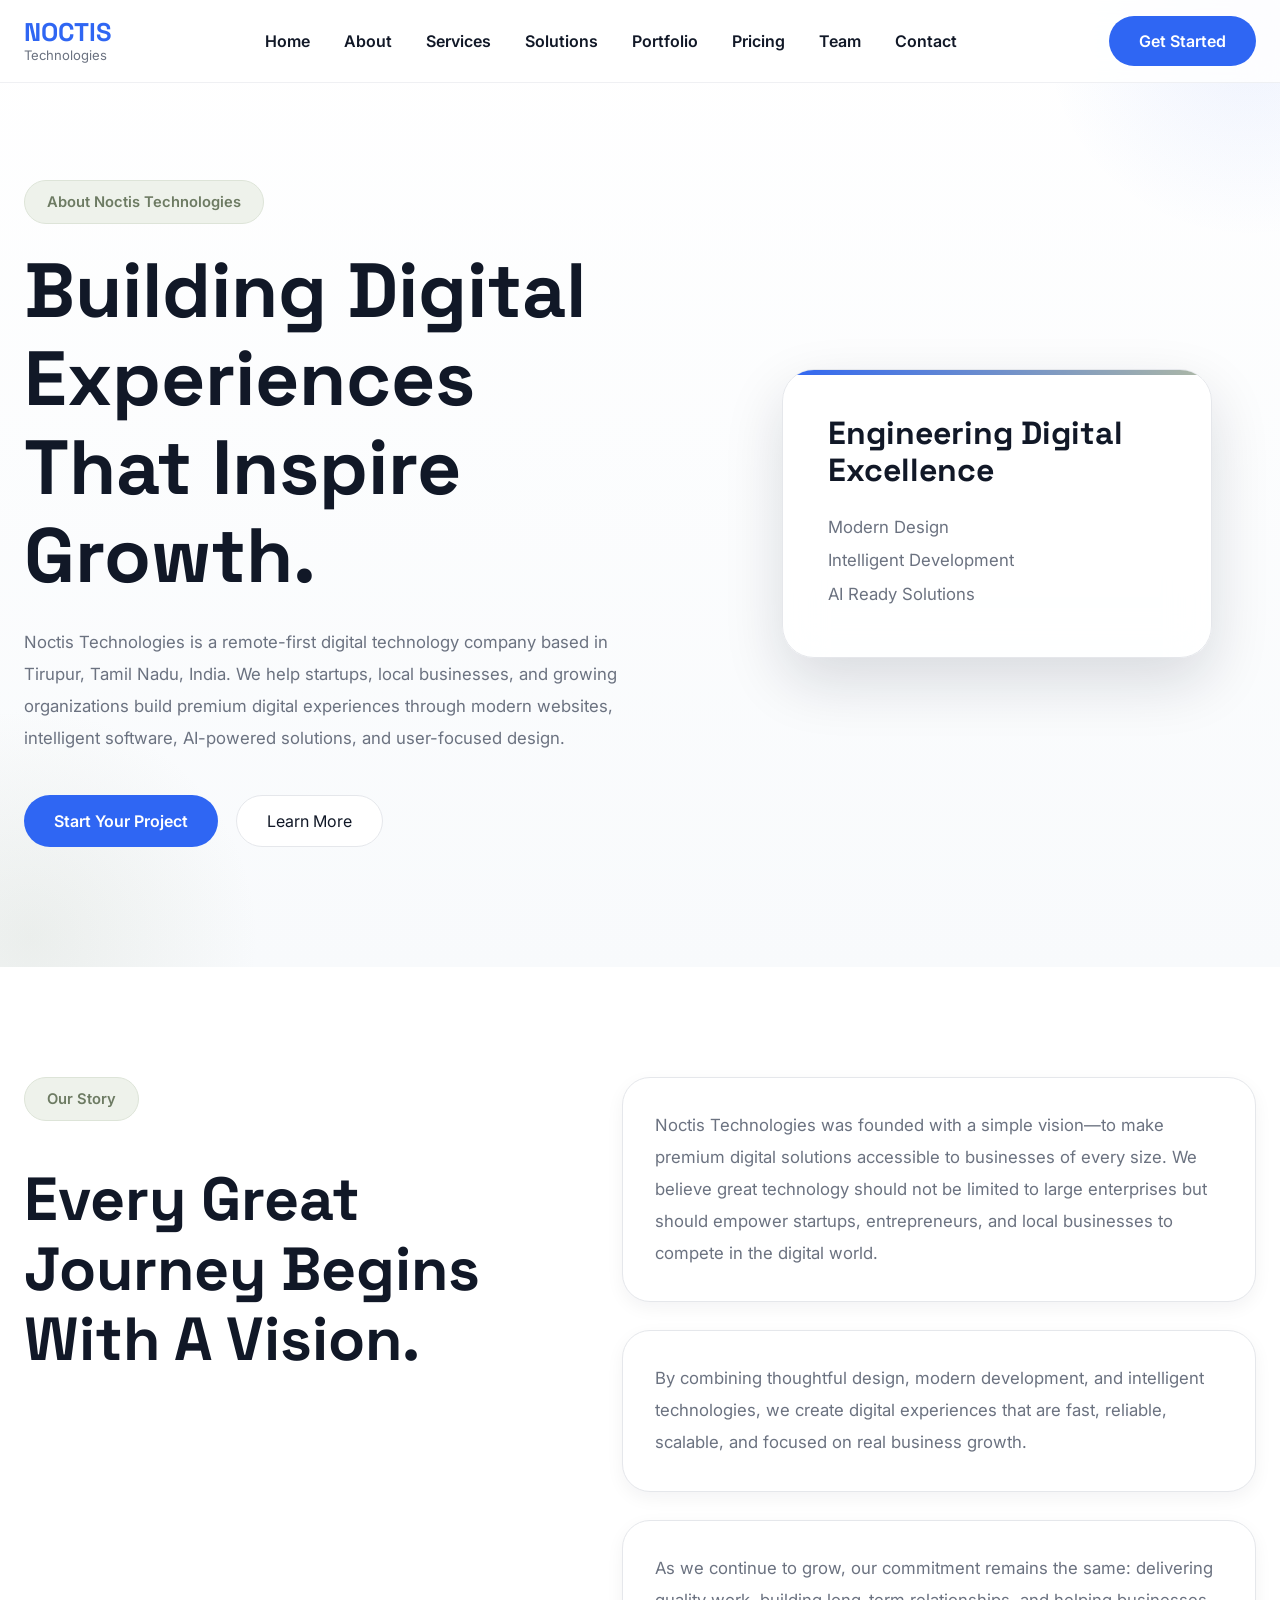
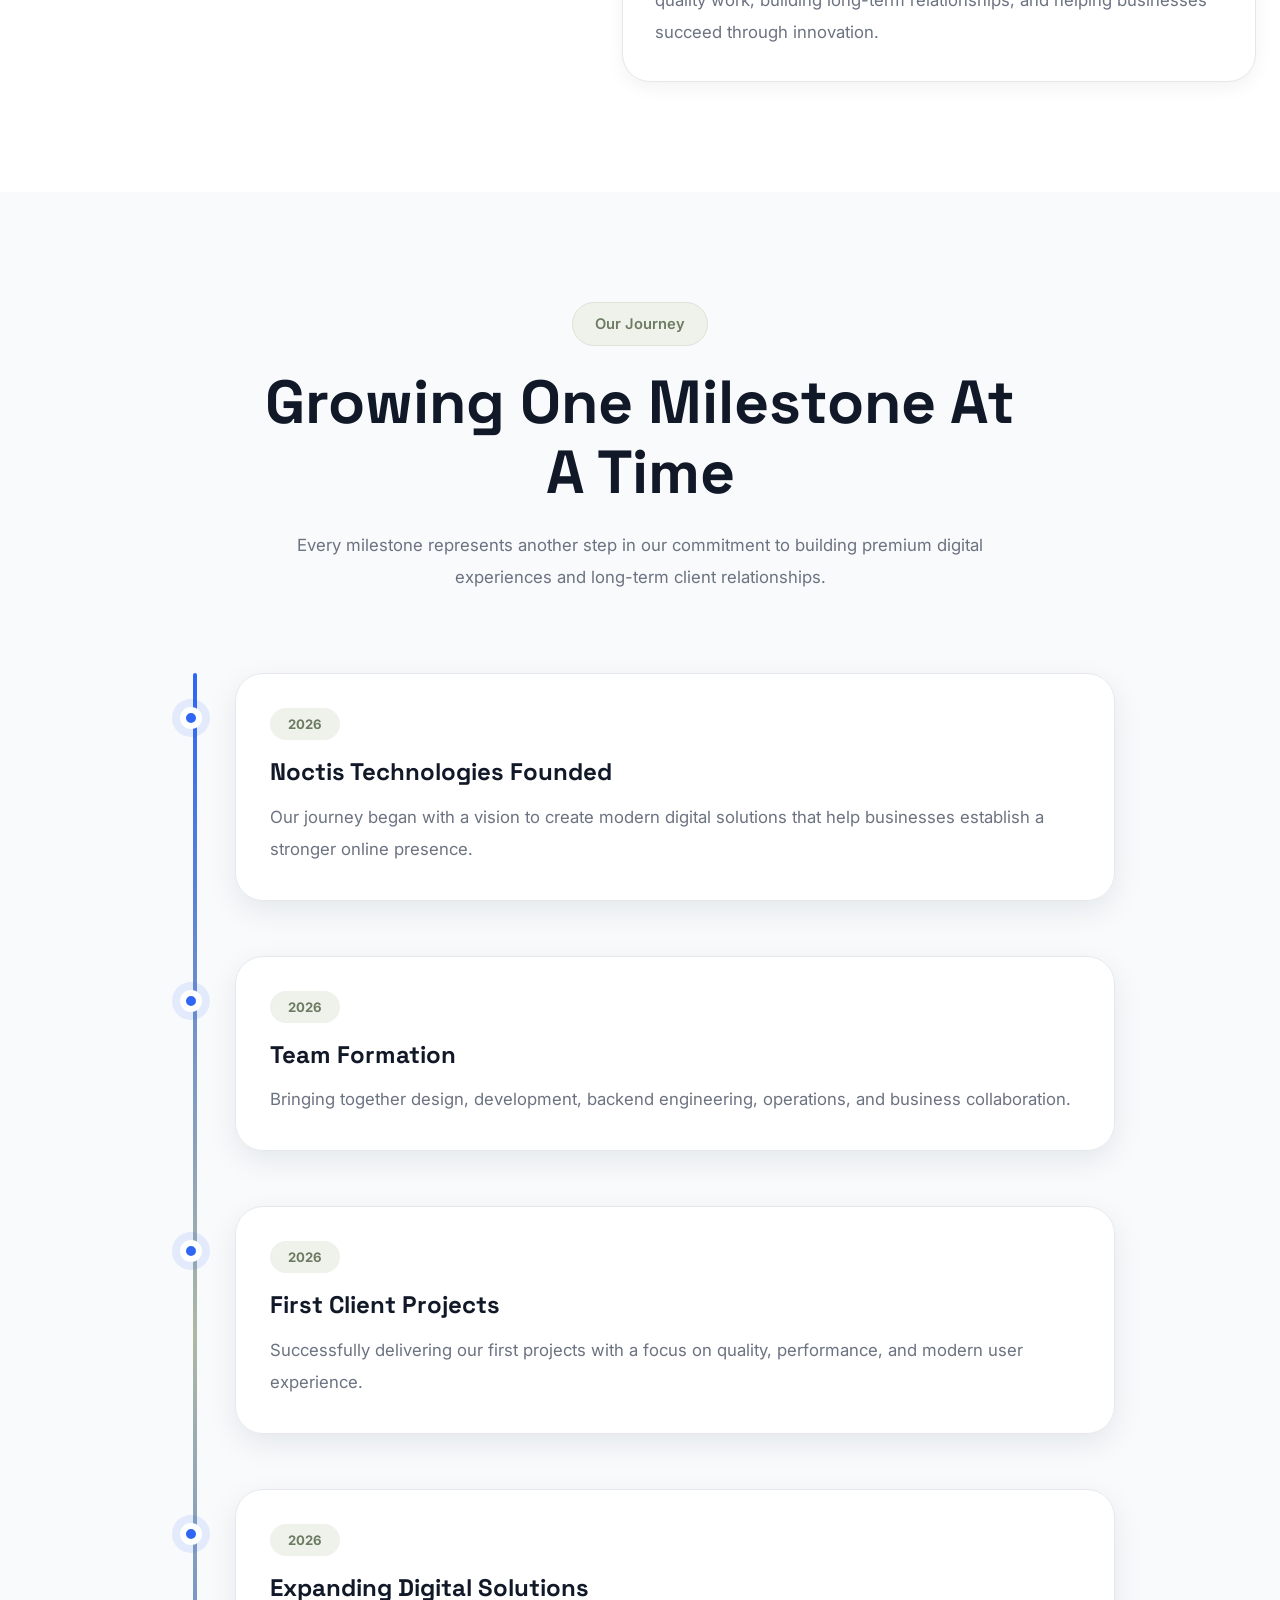
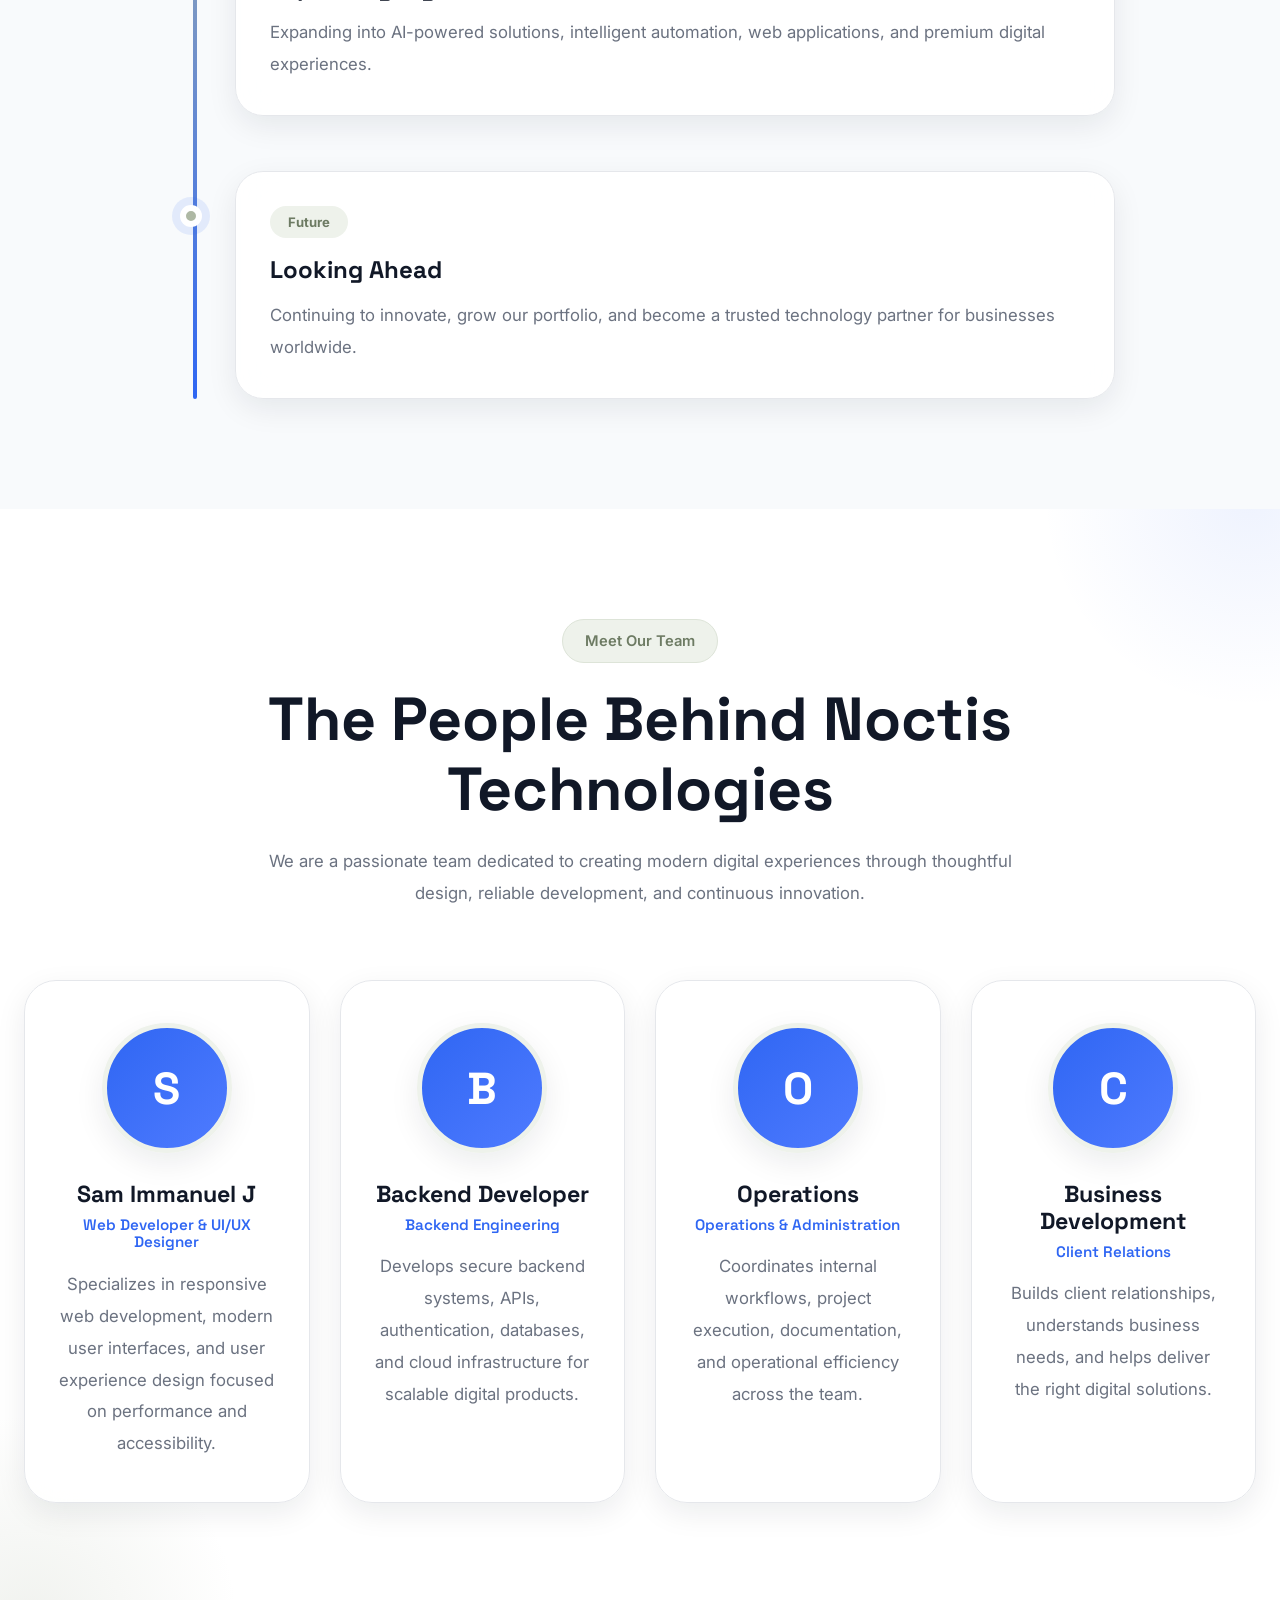
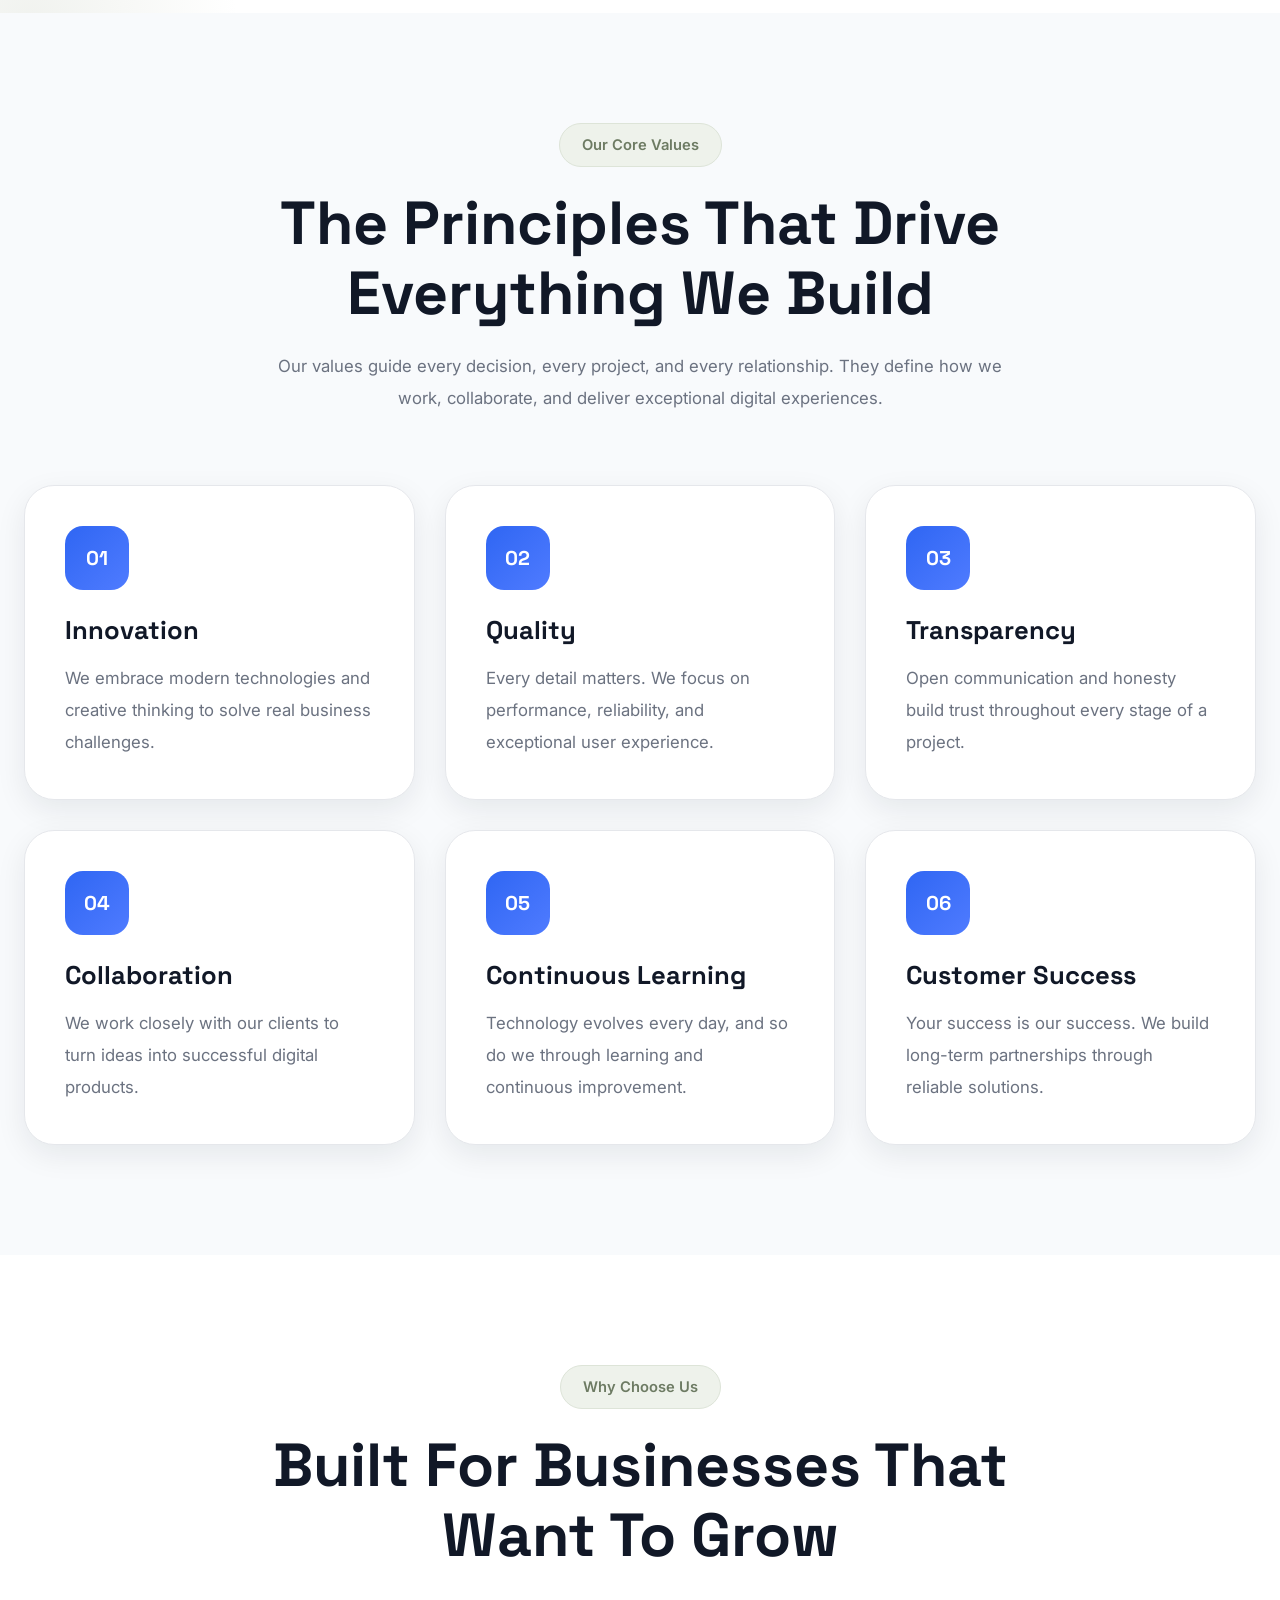
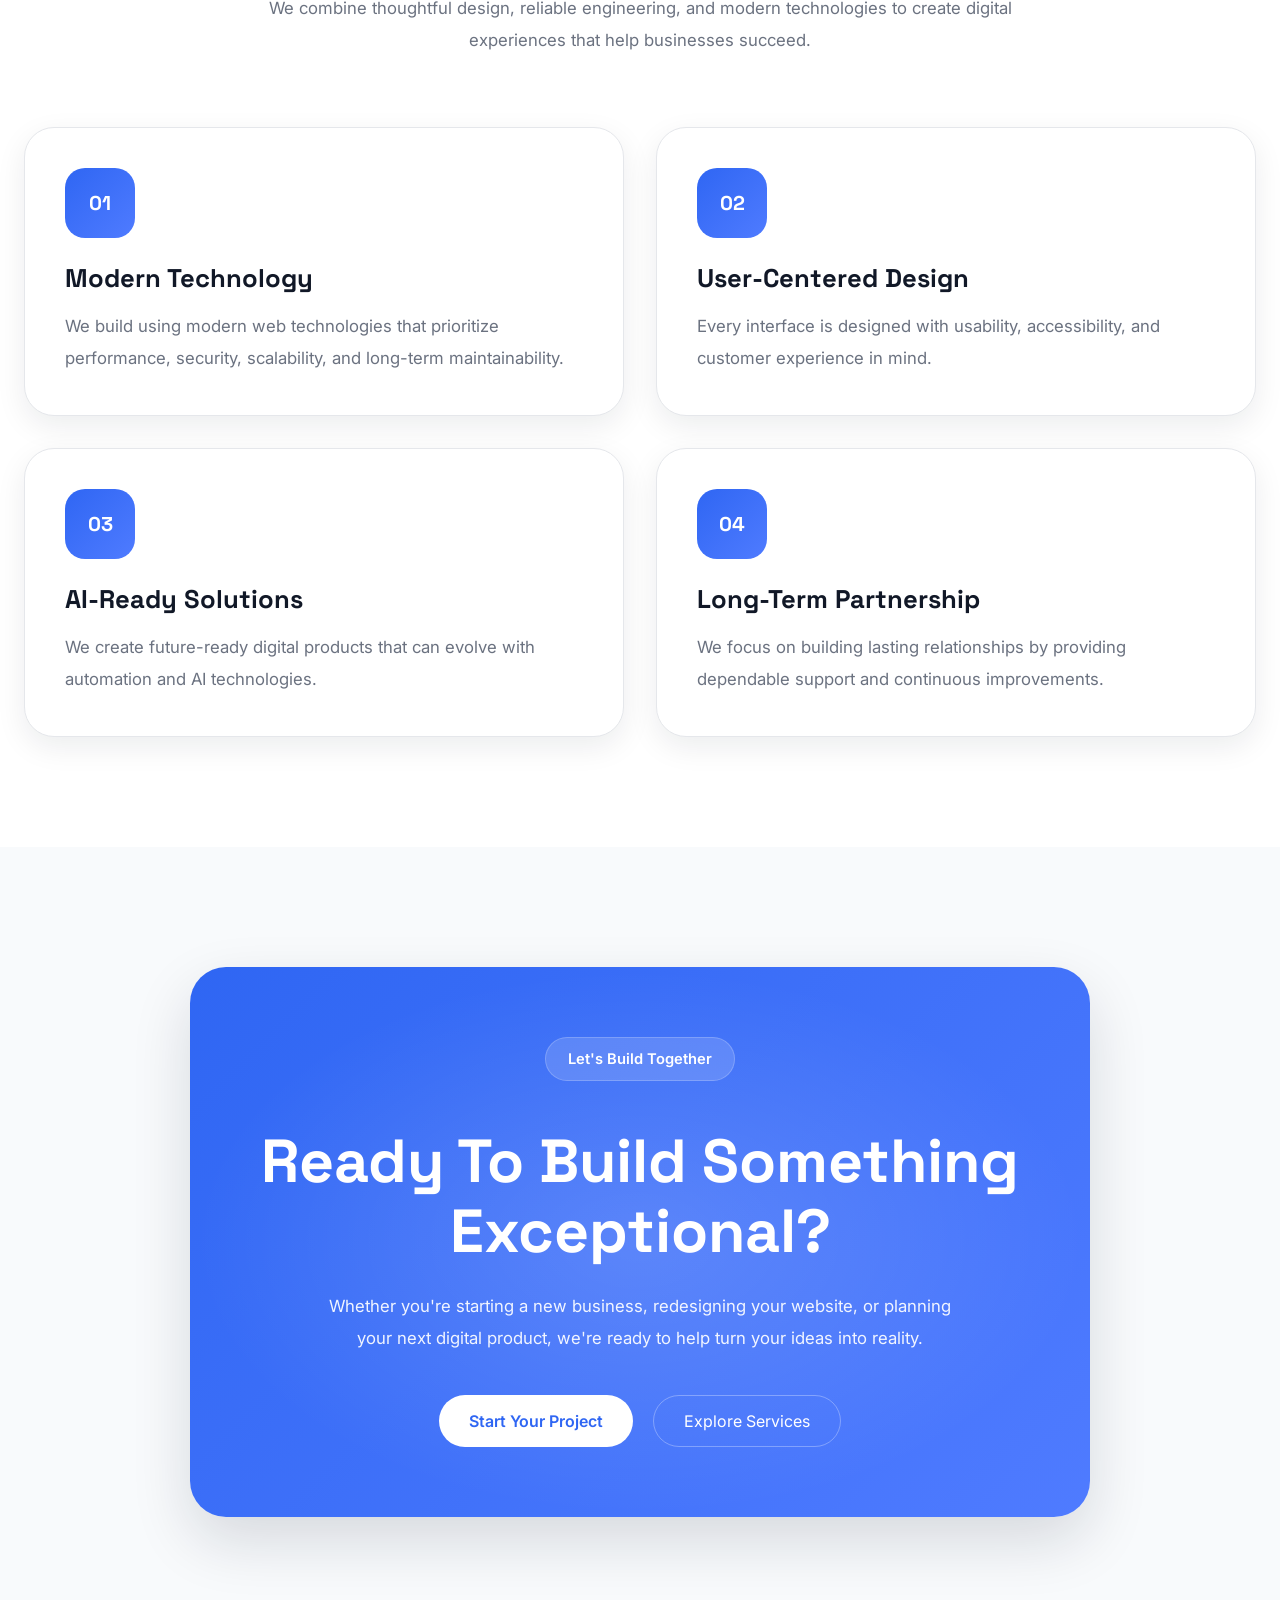
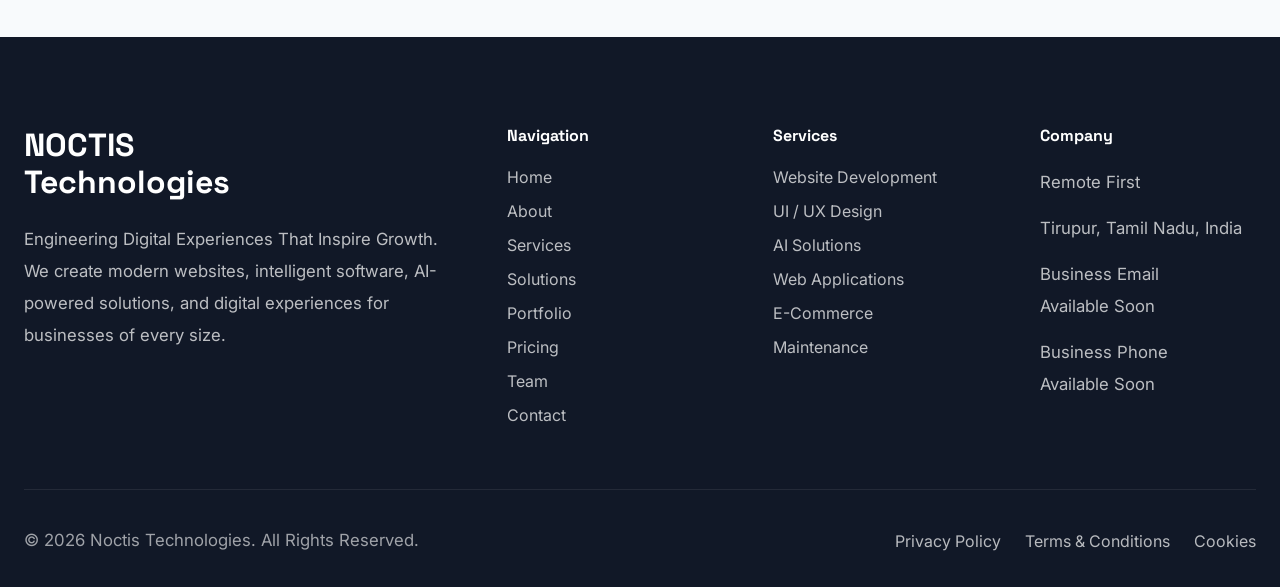
==== about.html @ 11fc1f95 "Add files via upload" ====
<!DOCTYPE html>

<html lang="en">

<head>

<meta charset="UTF-8">

<meta
    name="viewport"
    content="width=device-width, initial-scale=1.0">

<title>

About • Noctis Technologies

</title>

<meta
    name="description"
    content="Learn more about Noctis Technologies, our story, mission, values, team, and commitment to delivering premium digital solutions for modern businesses.">

<meta
    name="keywords"
    content="Noctis Technologies, About Noctis, Web Development, UI UX Design, AI Solutions, Software Development, Tirupur, Tamil Nadu">

<meta
    name="author"
    content="Noctis Technologies">

<meta
    name="robots"
    content="index, follow">

<meta
    property="og:title"
    content="About • Noctis Technologies">

<meta
    property="og:description"
    content="Engineering Digital Experiences That Inspire Growth.">

<meta
    property="og:type"
    content="website">

<meta
    property="og:image"
    content="favicon.svg">

<meta
    property="og:locale"
    content="en_IN">

<meta
    name="theme-color"
    content="#2F66F3">

<link
    rel="icon"
    href="favicon.svg"
    type="image/svg+xml">

<link
    rel="preconnect"
    href="https://fonts.googleapis.com">

<link
    rel="preconnect"
    href="https://fonts.gstatic.com"
    crossorigin>

<link
    href="https://fonts.googleapis.com/css2?family=Space+Grotesk:wght@400;500;600;700&family=Inter:wght@400;500;600;700&display=swap"
    rel="stylesheet">

<style>
  /*==================================================
ROOT VARIABLES
==================================================*/

:root{

    /* Brand */

    --primary:#2F66F3;
    --secondary:#4F7BFF;

    /* Sage */

    --sage:#AEB8A4;
    --sage-dark:#6D7B63;
    --sage-light:#DDE4D8;
    --sage-soft:#EEF2EB;

    /* Neutral */

    --background:#FFFFFF;
    --section:#F8FAFC;
    --surface:#FFFFFF;

    /* Text */

    --text:#111827;
    --text-light:#6B7280;
    --text-muted:#94A3B8;

    /* Border */

    --border:#E5E7EB;

    /* Shadows */

    --shadow:0 10px 30px rgba(15,23,42,.08);
    --shadow-lg:0 24px 60px rgba(15,23,42,.14);
    --shadow-sm:0 6px 18px rgba(15,23,42,.05);

    /* Radius */

    --radius-sm:16px;
    --radius:24px;
    --radius-lg:32px;

    /* Layout */

    --container:1280px;

    /* Animation */

    --transition:all .35s ease;

}
  /*==================================================
GLOBAL RESET
==================================================*/

*,
*::before,
*::after{

    margin:0;

    padding:0;

    box-sizing:border-box;

}

html{

    scroll-behavior:smooth;

}

body{

    font-family:"Inter",sans-serif;

    background:var(--background);

    color:var(--text);

    overflow-x:hidden;

    -webkit-font-smoothing:antialiased;

    text-rendering:optimizeLegibility;

}

/*==================================================
TYPOGRAPHY
==================================================*/

h1,
h2,
h3,
h4,
h5,
h6{

    font-family:"Space Grotesk",sans-serif;

    color:var(--text);

    font-weight:700;

    line-height:1.15;

}

h1{

    font-size:clamp(3rem,6vw,5rem);

}

h2{

    font-size:clamp(2.4rem,5vw,3.8rem);

}

h3{

    font-size:1.6rem;

}

p{

    color:var(--text-light);

    line-height:1.9;

    font-size:1.05rem;

}

a{

    text-decoration:none;

    color:inherit;

}

ul{

    list-style:none;

}

img{

    display:block;

    width:100%;

    height:auto;

}

/*==================================================
LAYOUT
==================================================*/

.container{

    width:min(100% - 48px,var(--container));

    margin-inline:auto;

}

section{

    padding:110px 0;

}

/*==================================================
SECTION HEADING
==================================================*/

.section-heading{

    max-width:760px;

    margin:0 auto 70px;

    text-align:center;

}

.section-badge{

    display:inline-flex;

    align-items:center;

    justify-content:center;

    padding:12px 22px;

    margin-bottom:22px;

    border-radius:999px;

    background:var(--sage-soft);

    border:1px solid var(--sage-light);

    color:var(--sage-dark);

    font-size:.92rem;

    font-weight:600;

}

.section-heading h2{

    margin-bottom:22px;

}

/*==================================================
BUTTONS
==================================================*/

.btn-primary{

    display:inline-flex;

    align-items:center;

    justify-content:center;

    padding:15px 30px;

    border-radius:999px;

    background:var(--primary);

    color:#fff;

    font-weight:600;

    transition:var(--transition);

}

.btn-primary:hover{

    transform:translateY(-4px);

    box-shadow:var(--shadow-lg);

}

.btn-secondary{

    display:inline-flex;

    align-items:center;

    justify-content:center;

    padding:15px 30px;

    border-radius:999px;

    border:1px solid var(--border);

    background:#fff;

    transition:var(--transition);

}

.btn-secondary:hover{

    background:var(--sage-soft);

}

/*==================================================
SELECTION
==================================================*/

::selection{

    background:var(--primary);

    color:#fff;

}

/*==================================================
SCROLLBAR
==================================================*/

::-webkit-scrollbar{

    width:10px;

}

::-webkit-scrollbar-track{

    background:#F3F4F6;

}

::-webkit-scrollbar-thumb{

    background:var(--sage);

    border-radius:999px;

}

::-webkit-scrollbar-thumb:hover{

    background:var(--primary);

}

/*==================================================
RESPONSIVE
==================================================*/

@media(max-width:768px){

section{

padding:90px 0;

}

.container{

width:min(100% - 32px,var(--container));

}

  }
  /*==================================================
ABOUT HERO
==================================================*/

.about-hero{

    position:relative;

    overflow:hidden;

    padding-top:180px;

    padding-bottom:120px;

    background:linear-gradient(
        180deg,
        var(--background),
        var(--section)
    );

}

.about-hero::before{

    content:"";

    position:absolute;

    top:-180px;

    right:-180px;

    width:420px;

    height:420px;

    border-radius:50%;

    background:radial-gradient(
        rgba(47,102,243,.08),
        transparent 70%
    );

}

.about-hero::after{

    content:"";

    position:absolute;

    bottom:-200px;

    left:-200px;

    width:460px;

    height:460px;

    border-radius:50%;

    background:radial-gradient(
        rgba(174,184,164,.18),
        transparent 70%
    );

}

.about-wrapper{

    display:grid;

    grid-template-columns:1.1fr .9fr;

    align-items:center;

    gap:80px;

    position:relative;

    z-index:2;

}

/*==================================================
LEFT
==================================================*/

.about-content h1{

    max-width:700px;

    margin-bottom:28px;

}

.about-content p{

    max-width:620px;

    margin-bottom:40px;

}

.about-buttons{

    display:flex;

    gap:18px;

    flex-wrap:wrap;

}

/*==================================================
RIGHT
==================================================*/

.about-visual{

    display:flex;

    justify-content:center;

    align-items:center;

}

.about-card{

    width:100%;

    max-width:430px;

    padding:45px;

    border-radius:32px;

    background:rgba(255,255,255,.82);

    backdrop-filter:blur(20px);

    -webkit-backdrop-filter:blur(20px);

    border:1px solid var(--border);

    box-shadow:var(--shadow-lg);

    position:relative;

    overflow:hidden;

}

.about-card::before{

    content:"";

    position:absolute;

    top:0;

    left:0;

    width:100%;

    height:5px;

    background:linear-gradient(
        90deg,
        var(--primary),
        var(--sage)
    );

}

.about-card h3{

    margin-bottom:22px;

    font-size:2rem;

}

.about-card p{

    color:var(--text-light);

    line-height:2;

}

/*==================================================
RESPONSIVE
==================================================*/

@media(max-width:992px){

.about-wrapper{

grid-template-columns:1fr;

text-align:center;

}

.about-content p{

margin-inline:auto;

}

.about-buttons{

justify-content:center;

}

.about-card{

margin-top:20px;

}

}

@media(max-width:768px){

.about-hero{

padding-top:150px;

padding-bottom:90px;

}

.about-card{

padding:35px;

}

}

@media(max-width:480px){

.about-card{

padding:28px;

border-radius:24px;

}

.about-card h3{

font-size:1.6rem;

}

}
  /*==================================================
OUR STORY
==================================================*/

.story{

    background:var(--background);

}

.story-wrapper{

    display:grid;

    grid-template-columns:.9fr 1.1fr;

    gap:80px;

    align-items:start;

}

.story-left{

    position:sticky;

    top:140px;

}

.story-left h2{

    margin-top:22px;

}

.story-right{

    display:flex;

    flex-direction:column;

    gap:28px;

}

.story-right p{

    padding:32px;

    border-radius:28px;

    background:#fff;

    border:1px solid var(--border);

    box-shadow:var(--shadow-sm);

    transition:var(--transition);

}

.story-right p:hover{

    transform:translateX(8px);

    border-color:var(--sage);

    box-shadow:var(--shadow);

}

@media(max-width:992px){

.story-wrapper{

grid-template-columns:1fr;

gap:40px;

}

.story-left{

position:static;

}

}

@media(max-width:768px){

.story-right p{

padding:24px;

border-radius:22px;

}

  }
  /*==================================================
COMPANY TIMELINE
==================================================*/

.timeline{

    position:relative;

    background:var(--section);

    overflow:hidden;

}

.timeline-wrapper{

    position:relative;

    max-width:950px;

    margin:80px auto 0;

    padding-left:70px;

}

.timeline-line{

    position:absolute;

    left:28px;

    top:0;

    bottom:0;

    width:4px;

    border-radius:999px;

    background:linear-gradient(

        180deg,

        var(--primary),

        var(--sage),

        var(--primary)

    );

}

/*==================================================
TIMELINE CARD
==================================================*/

.timeline-card{

    position:relative;

    margin-bottom:55px;

}

.timeline-card:last-child{

    margin-bottom:0;

}

/*==================================================
DOT
==================================================*/

.timeline-dot{

    position:absolute;

    left:-55px;

    top:34px;

    width:22px;

    height:22px;

    border-radius:50%;

    background:var(--primary);

    border:6px solid #fff;

    box-shadow:0 0 0 8px rgba(47,102,243,.10);

    z-index:2;

}

.timeline-dot.future{

    background:var(--sage);

}

/*==================================================
CONTENT
==================================================*/

.timeline-content{

    background:rgba(255,255,255,.88);

    backdrop-filter:blur(18px);

    -webkit-backdrop-filter:blur(18px);

    padding:34px;

    border-radius:28px;

    border:1px solid var(--border);

    box-shadow:var(--shadow);

    transition:var(--transition);

}

.timeline-content:hover{

    transform:translateY(-8px);

    border-color:var(--sage);

    box-shadow:var(--shadow-lg);

}

.timeline-year{

    display:inline-flex;

    align-items:center;

    justify-content:center;

    padding:8px 18px;

    margin-bottom:18px;

    border-radius:999px;

    background:var(--sage-soft);

    color:var(--sage-dark);

    font-size:.82rem;

    font-weight:700;

}

.timeline-content h3{

    margin-bottom:16px;

    font-size:1.5rem;

}

.timeline-content p{

    line-height:1.9;

}

/*==================================================
RESPONSIVE
==================================================*/

@media(max-width:992px){

.timeline-wrapper{

padding-left:55px;

}

.timeline-line{

left:20px;

}

.timeline-dot{

left:-42px;

}

}

@media(max-width:768px){

.timeline-wrapper{

padding-left:35px;

margin-top:60px;

}

.timeline-line{

left:12px;

}

.timeline-dot{

left:-30px;

width:18px;

height:18px;

border:4px solid #fff;

}

.timeline-content{

padding:26px;

border-radius:22px;

}

.timeline-content h3{

font-size:1.3rem;

}

}

@media(max-width:480px){

.timeline-wrapper{

padding-left:24px;

}

.timeline-line{

left:8px;

width:3px;

}

.timeline-dot{

left:-22px;

width:16px;

height:16px;

}

.timeline-content{

padding:22px;

}

      }
  /*==================================================
MEET OUR TEAM
==================================================*/

.about-team{

    position:relative;

    background:var(--background);

    overflow:hidden;

}

.about-team::before{

    content:"";

    position:absolute;

    top:-220px;

    right:-180px;

    width:420px;

    height:420px;

    border-radius:50%;

    background:radial-gradient(

        rgba(47,102,243,.08),

        transparent 70%

    );

}

.about-team::after{

    content:"";

    position:absolute;

    bottom:-220px;

    left:-180px;

    width:420px;

    height:420px;

    border-radius:50%;

    background:radial-gradient(

        rgba(174,184,164,.18),

        transparent 70%

    );

}

/*==================================================
GRID
==================================================*/

.about-team .team-grid{

    display:grid;

    grid-template-columns:repeat(4,1fr);

    gap:30px;

    margin-top:70px;

    position:relative;

    z-index:2;

}

/*==================================================
CARD
==================================================*/

.team-member{

    position:relative;

    overflow:hidden;

    text-align:center;

    padding:42px 30px;

    border-radius:32px;

    background:rgba(255,255,255,.86);

    backdrop-filter:blur(20px);

    -webkit-backdrop-filter:blur(20px);

    border:1px solid var(--border);

    box-shadow:var(--shadow);

    transition:var(--transition);

}

.team-member:hover{

    transform:translateY(-10px);

    border-color:var(--sage);

    box-shadow:var(--shadow-lg);

}

.team-member::before{

    content:"";

    position:absolute;

    inset:0;

    background:linear-gradient(

        135deg,

        rgba(47,102,243,.03),

        rgba(174,184,164,.08)

    );

    opacity:0;

    transition:.35s;

}

.team-member:hover::before{

    opacity:1;

}

/*==================================================
PHOTO
==================================================*/

.team-photo{

    width:130px;

    height:130px;

    margin:0 auto 28px;

    border-radius:50%;

    display:flex;

    align-items:center;

    justify-content:center;

    background:linear-gradient(

        135deg,

        var(--primary),

        var(--secondary)

    );

    color:#fff;

    font-family:"Space Grotesk",sans-serif;

    font-size:2.8rem;

    font-weight:700;

    border:5px solid var(--sage-soft);

    box-shadow:var(--shadow);

}

/*==================================================
TEXT
==================================================*/

.team-member h3{

    margin-bottom:8px;

    font-size:1.45rem;

}

.team-member h4{

    margin-bottom:18px;

    color:var(--primary);

    font-size:.95rem;

    font-weight:600;

}

.team-member p{

    line-height:1.9;

}

/*==================================================
RESPONSIVE
==================================================*/

@media(max-width:1200px){

.about-team .team-grid{

grid-template-columns:repeat(2,1fr);

}

}

@media(max-width:768px){

.about-team .team-grid{

grid-template-columns:1fr;

}

.team-member{

padding:34px 24px;

}

.team-photo{

width:110px;

height:110px;

font-size:2.2rem;

}

}

@media(min-width:1600px){

.about-team .team-grid{

gap:40px;

}

.team-member{

padding:50px 36px;

}

  }
  /*==================================================
CORE VALUES
==================================================*/

.values{

    background:var(--section);

}

.values-grid{

    display:grid;

    grid-template-columns:repeat(3,1fr);

    gap:30px;

    margin-top:70px;

}

.value-card{

    position:relative;

    padding:40px;

    background:#fff;

    border:1px solid var(--border);

    border-radius:30px;

    box-shadow:var(--shadow);

    transition:var(--transition);

    overflow:hidden;

}

.value-card:hover{

    transform:translateY(-10px);

    border-color:var(--sage);

    box-shadow:var(--shadow-lg);

}

.value-number{

    width:64px;

    height:64px;

    display:flex;

    align-items:center;

    justify-content:center;

    margin-bottom:26px;

    border-radius:18px;

    background:linear-gradient(
        135deg,
        var(--primary),
        var(--secondary)
    );

    color:#fff;

    font-family:"Space Grotesk",sans-serif;

    font-size:1.25rem;

    font-weight:700;

}

.value-card h3{

    margin-bottom:18px;

}

.value-card p{

    line-height:1.9;

}

@media(max-width:992px){

.values-grid{

grid-template-columns:repeat(2,1fr);

}

}

@media(max-width:768px){

.values-grid{

grid-template-columns:1fr;

}

.value-card{

padding:30px;

}

}
  /*==================================================
WHY CHOOSE NOCTIS
==================================================*/

.choose{

    background:var(--background);

}

.choose-grid{

    display:grid;

    grid-template-columns:repeat(2,1fr);

    gap:32px;

    margin-top:70px;

}

.choose-card{

    padding:40px;

    border-radius:30px;

    background:#fff;

    border:1px solid var(--border);

    box-shadow:var(--shadow);

    transition:var(--transition);

}

.choose-card:hover{

    transform:translateY(-10px);

    border-color:var(--sage);

    box-shadow:var(--shadow-lg);

}

.choose-number{

    width:70px;

    height:70px;

    display:flex;

    align-items:center;

    justify-content:center;

    margin-bottom:26px;

    border-radius:20px;

    background:linear-gradient(
        135deg,
        var(--primary),
        var(--secondary)
    );

    color:#fff;

    font-family:"Space Grotesk",sans-serif;

    font-weight:700;

    font-size:1.25rem;

}

.choose-card h3{

    margin-bottom:18px;

}

.choose-card p{

    line-height:1.9;

}

@media(max-width:992px){

.choose-grid{

grid-template-columns:1fr;

}

}

@media(max-width:768px){

.choose-card{

padding:30px;

border-radius:24px;

}

  }
  /*==================================================
ABOUT CTA
==================================================*/

.about-cta{

    position:relative;

    padding:120px 0;

    background:var(--section);

    overflow:hidden;

}

.cta-card{

    max-width:900px;

    margin:0 auto;

    text-align:center;

    padding:70px 50px;

    border-radius:36px;

    background:linear-gradient(
        135deg,
        var(--primary),
        var(--secondary)
    );

    color:#fff;

    box-shadow:var(--shadow-lg);

    position:relative;

    overflow:hidden;

}

.cta-card::before{

    content:"";

    position:absolute;

    inset:0;

    background:radial-gradient(

        rgba(255,255,255,.15),

        transparent 70%

    );

}

.cta-card>*{

    position:relative;

    z-index:2;

}

.cta-card .section-badge{

    background:rgba(255,255,255,.15);

    color:#fff;

    border:1px solid rgba(255,255,255,.2);

}

.cta-card h2{

    color:#fff;

    margin:24px 0;

}

.cta-card p{

    color:rgba(255,255,255,.92);

    max-width:650px;

    margin:0 auto 40px;

}

.cta-buttons{

    display:flex;

    justify-content:center;

    gap:20px;

    flex-wrap:wrap;

}

.cta-buttons .btn-primary{

    background:#fff;

    color:var(--primary);

}

.cta-buttons .btn-primary:hover{

    transform:translateY(-5px);

}

.cta-buttons .btn-secondary{

    background:transparent;

    color:#fff;

    border:1px solid rgba(255,255,255,.3);

}

.cta-buttons .btn-secondary:hover{

    background:rgba(255,255,255,.12);

}

@media(max-width:768px){

.cta-card{

padding:50px 28px;

border-radius:28px;

}

.cta-buttons{

flex-direction:column;

}

.cta-buttons a{

width:100%;

}

       }
  /*==================================================
FOOTER
==================================================*/

.footer{

    background:#111827;

    color:#fff;

    padding:90px 0 30px;

}

.footer-grid{

    display:grid;

    grid-template-columns:2fr 1fr 1fr 1fr;

    gap:50px;

    padding-bottom:50px;

    border-bottom:1px solid rgba(255,255,255,.08);

}

.footer-column h3{

    color:#fff;

    font-size:2rem;

    margin-bottom:24px;

}

.footer-column h4{

    color:#fff;

    margin-bottom:22px;

}

.footer-column p{

    color:rgba(255,255,255,.72);

    line-height:1.9;

    margin-bottom:14px;

}

.footer-column a{

    display:block;

    color:rgba(255,255,255,.72);

    margin-bottom:14px;

    transition:var(--transition);

}

.footer-column a:hover{

    color:var(--sage);

    transform:translateX(6px);

}

.footer-bottom{

    margin-top:35px;

    display:flex;

    justify-content:space-between;

    align-items:center;

    gap:20px;

    flex-wrap:wrap;

}

.footer-bottom p{

    color:rgba(255,255,255,.6);

}

.footer-bottom-links{

    display:flex;

    gap:24px;

    flex-wrap:wrap;

}

.footer-bottom-links a{

    color:rgba(255,255,255,.7);

}

.footer-bottom-links a:hover{

    color:var(--sage);

}

@media(max-width:992px){

.footer-grid{

grid-template-columns:repeat(2,1fr);

}

}

@media(max-width:768px){

.footer-grid{

grid-template-columns:1fr;

gap:40px;

}

.footer-bottom{

flex-direction:column;

text-align:center;

}

.footer-bottom-links{

justify-content:center;

}

  }
  /*==================================================
COMMON HEADER
==================================================*/

.scroll-progress{

    position:fixed;

    top:0;

    left:0;

    width:0;

    height:4px;

    background:linear-gradient(
        90deg,
        var(--primary),
        var(--sage)
    );

    z-index:99999;

}

.header{

    position:fixed;

    top:0;

    left:0;

    width:100%;

    z-index:9999;

    background:rgba(255,255,255,.82);

    backdrop-filter:blur(18px);

    -webkit-backdrop-filter:blur(18px);

    border-bottom:1px solid rgba(229,231,235,.6);

    transition:var(--transition);

}

.header.scrolled{

    box-shadow:var(--shadow);

}

.navbar{

    height:82px;

    display:flex;

    align-items:center;

    justify-content:space-between;

}

.logo{

    display:flex;

    align-items:center;

}

.logo-text{

    display:flex;

    flex-direction:column;

    line-height:1;

}

.logo-title{

    font-family:"Space Grotesk",sans-serif;

    font-size:1.6rem;

    font-weight:700;

    color:var(--primary);

}

.logo-subtitle{

    margin-top:4px;

    font-size:.82rem;

    color:var(--text-light);

}

.nav-links{

    display:flex;

    align-items:center;

    gap:34px;

}

.nav-links a{

    position:relative;

    font-weight:600;

    transition:var(--transition);

}

.nav-links a:hover{

    color:var(--primary);

}

.nav-links a::after{

    content:"";

    position:absolute;

    left:0;

    bottom:-8px;

    width:0;

    height:2px;

    background:var(--primary);

    transition:.3s;

}

.nav-links a:hover::after{

    width:100%;

}

.menu-toggle{

    display:none;

    border:none;

    background:none;

    font-size:1.8rem;

    cursor:pointer;

    color:var(--text);

}

.mobile-menu{

    position:fixed;

    top:82px;

    left:0;

    width:100%;

    background:#fff;

    display:none;

    flex-direction:column;

    padding:20px;

    border-top:1px solid var(--border);

    box-shadow:var(--shadow);

    z-index:9998;

}

.mobile-menu.active{

    display:flex;

}

.mobile-menu a{

    padding:16px 10px;

    border-bottom:1px solid var(--border);

    font-weight:600;

}

.mobile-menu a:last-child{

    border-bottom:none;

}

/*==================================================
RESPONSIVE
==================================================*/

@media(max-width:992px){

.nav-links{

display:none;

}

.navbar .btn-primary{

display:none;

}

.menu-toggle{

display:block;

}

}

@media(max-width:768px){

.navbar{

height:74px;

}

.logo-title{

font-size:1.4rem;

}

.logo-subtitle{

font-size:.75rem;

}

.mobile-menu{

top:74px;

}

  }
  </style>
  <body>
    <!--==========================================
COMMON HEADER
NOCTIS TECHNOLOGIES
===========================================-->

<div class="scroll-progress"></div>

<header class="header">

    <div class="container">

        <nav class="navbar">

            <!-- Logo -->

            <a href="index.html" class="logo">

                <div class="logo-text">

                    <span class="logo-title">

                        NOCTIS

                    </span>

                    <span class="logo-subtitle">

                        Technologies

                    </span>

                </div>

            </a>

            <!-- Navigation -->

            <ul class="nav-links">

                <li>

                    <a href="index.html">

                        Home

                    </a>

                </li>

                <li>

                    <a href="about.html">

                        About

                    </a>

                </li>

                <li>

                    <a href="services.html">

                        Services

                    </a>

                </li>

                <li>

                    <a href="solutions.html">

                        Solutions

                    </a>

                </li>

                <li>

                    <a href="portfolio.html">

                        Portfolio

                    </a>

                </li>

                <li>

                    <a href="pricing.html">

                        Pricing

                    </a>

                </li>

                <li>

                    <a href="team.html">

                        Team

                    </a>

                </li>

                <li>

                    <a href="contact.html">

                        Contact

                    </a>

                </li>

            </ul>

            <!-- CTA -->

            <a href="contact.html"

               class="btn-primary">

                Get Started

            </a>

            <!-- Mobile Menu -->

            <button

                class="menu-toggle"

                aria-label="Toggle Navigation">

                ☰

            </button>

        </nav>

    </div>

</header>

<!-- Mobile Navigation -->

<nav class="mobile-menu">

    <a href="index.html">

        Home

    </a>

    <a href="about.html">

        About

    </a>

    <a href="services.html">

        Services

    </a>

    <a href="solutions.html">

        Solutions

    </a>

    <a href="portfolio.html">

        Portfolio

    </a>

    <a href="pricing.html">

        Pricing

    </a>

    <a href="team.html">

        Team

    </a>

    <a href="contact.html">

        Contact

    </a>

</nav>
    <!--==========================================
ABOUT HERO
===========================================-->

<section class="about-hero">

    <div class="container">

        <div class="about-wrapper">

            <!-- Left -->

            <div class="about-content">

                <span class="section-badge">

                    About Noctis Technologies

                </span>

                <h1>

                    Building Digital
                    Experiences That
                    Inspire Growth.

                </h1>

                <p>

                    Noctis Technologies is a remote-first digital technology company based in Tirupur, Tamil Nadu, India. We help startups, local businesses, and growing organizations build premium digital experiences through modern websites, intelligent software, AI-powered solutions, and user-focused design.

                </p>

                <div class="about-buttons">

                    <a href="contact.html"

                       class="btn-primary">

                        Start Your Project

                    </a>

                    <a href="#story"

                       class="btn-secondary">

                        Learn More

                    </a>

                </div>

            </div>

            <!-- Right -->

            <div class="about-visual">

                <div class="about-card">

                    <h3>

                        Engineering
                        Digital Excellence

                    </h3>

                    <p>

                        Modern Design

                        <br>

                        Intelligent Development

                        <br>

                        AI Ready Solutions

                    </p>

                </div>

            </div>

        </div>

    </div>

</section>
    <!--==========================================
OUR STORY
===========================================-->

<section class="story" id="story">

    <div class="container">

        <div class="story-wrapper">

            <div class="story-left">

                <span class="section-badge">

                    Our Story

                </span>

                <h2>

                    Every Great Journey
                    Begins With A Vision.

                </h2>

            </div>

            <div class="story-right">

                <p>

                    Noctis Technologies was founded with a simple vision—to make premium digital solutions accessible to businesses of every size. We believe great technology should not be limited to large enterprises but should empower startups, entrepreneurs, and local businesses to compete in the digital world.

                </p>

                <p>

                    By combining thoughtful design, modern development, and intelligent technologies, we create digital experiences that are fast, reliable, scalable, and focused on real business growth.

                </p>

                <p>

                    As we continue to grow, our commitment remains the same: delivering quality work, building long-term relationships, and helping businesses succeed through innovation.

                </p>

            </div>

        </div>

    </div>

</section>
    <!--==========================================
COMPANY TIMELINE
===========================================-->

<section class="timeline">

    <div class="container">

        <div class="section-heading">

            <span class="section-badge">

                Our Journey

            </span>

            <h2>

                Growing One Milestone
                At A Time

            </h2>

            <p>

                Every milestone represents another step in our commitment to building premium digital experiences and long-term client relationships.

            </p>

        </div>

        <div class="timeline-wrapper">

            <div class="timeline-line"></div>

            <article class="timeline-card">

                <div class="timeline-dot"></div>

                <div class="timeline-content">

                    <span class="timeline-year">

                        2026

                    </span>

                    <h3>

                        Noctis Technologies Founded

                    </h3>

                    <p>

                        Our journey began with a vision to create modern digital solutions that help businesses establish a stronger online presence.

                    </p>

                </div>

            </article>

            <article class="timeline-card">

                <div class="timeline-dot"></div>

                <div class="timeline-content">

                    <span class="timeline-year">

                        2026

                    </span>

                    <h3>

                        Team Formation

                    </h3>

                    <p>

                        Bringing together design, development, backend engineering, operations, and business collaboration.

                    </p>

                </div>

            </article>

            <article class="timeline-card">

                <div class="timeline-dot"></div>

                <div class="timeline-content">

                    <span class="timeline-year">

                        2026

                    </span>

                    <h3>

                        First Client Projects

                    </h3>

                    <p>

                        Successfully delivering our first projects with a focus on quality, performance, and modern user experience.

                    </p>

                </div>

            </article>

            <article class="timeline-card">

                <div class="timeline-dot"></div>

                <div class="timeline-content">

                    <span class="timeline-year">

                        2026

                    </span>

                    <h3>

                        Expanding Digital Solutions

                    </h3>

                    <p>

                        Expanding into AI-powered solutions, intelligent automation, web applications, and premium digital experiences.

                    </p>

                </div>

            </article>

            <article class="timeline-card">

                <div class="timeline-dot future"></div>

                <div class="timeline-content">

                    <span class="timeline-year">

                        Future

                    </span>

                    <h3>

                        Looking Ahead

                    </h3>

                    <p>

                        Continuing to innovate, grow our portfolio, and become a trusted technology partner for businesses worldwide.

                    </p>

                </div>

            </article>

        </div>

    </div>

</section>
    <!--==========================================
MEET OUR TEAM
===========================================-->

<section class="about-team" id="team">

    <div class="container">

        <div class="section-heading">

            <span class="section-badge">

                Meet Our Team

            </span>

            <h2>

                The People Behind
                Noctis Technologies

            </h2>

            <p>

                We are a passionate team dedicated to creating modern digital experiences through thoughtful design, reliable development, and continuous innovation.

            </p>

        </div>

        <div class="team-grid">

            <article class="team-member">

                <div class="team-photo">

                    <span>S</span>

                </div>

                <h3>

                    Sam Immanuel J

                </h3>

                <h4>

                    Web Developer & UI/UX Designer

                </h4>

                <p>

                    Specializes in responsive web development, modern user interfaces, and user experience design focused on performance and accessibility.

                </p>

            </article>

            <article class="team-member">

                <div class="team-photo">

                    <span>B</span>

                </div>

                <h3>

                    Backend Developer

                </h3>

                <h4>

                    Backend Engineering

                </h4>

                <p>

                    Develops secure backend systems, APIs, authentication, databases, and cloud infrastructure for scalable digital products.

                </p>

            </article>

            <article class="team-member">

                <div class="team-photo">

                    <span>O</span>

                </div>

                <h3>

                    Operations

                </h3>

                <h4>

                    Operations & Administration

                </h4>

                <p>

                    Coordinates internal workflows, project execution, documentation, and operational efficiency across the team.

                </p>

            </article>

            <article class="team-member">

                <div class="team-photo">

                    <span>C</span>

                </div>

                <h3>

                    Business Development

                </h3>

                <h4>

                    Client Relations

                </h4>

                <p>

                    Builds client relationships, understands business needs, and helps deliver the right digital solutions.

                </p>

            </article>

        </div>

    </div>

</section>
    <!--==========================================
CORE VALUES
===========================================-->

<section class="values" id="values">

    <div class="container">

        <div class="section-heading">

            <span class="section-badge">

                Our Core Values

            </span>

            <h2>

                The Principles That
                Drive Everything We Build

            </h2>

            <p>

                Our values guide every decision, every project, and every relationship. They define how we work, collaborate, and deliver exceptional digital experiences.

            </p>

        </div>

        <div class="values-grid">

            <article class="value-card">

                <div class="value-number">

                    01

                </div>

                <h3>

                    Innovation

                </h3>

                <p>

                    We embrace modern technologies and creative thinking to solve real business challenges.

                </p>

            </article>

            <article class="value-card">

                <div class="value-number">

                    02

                </div>

                <h3>

                    Quality

                </h3>

                <p>

                    Every detail matters. We focus on performance, reliability, and exceptional user experience.

                </p>

            </article>

            <article class="value-card">

                <div class="value-number">

                    03

                </div>

                <h3>

                    Transparency

                </h3>

                <p>

                    Open communication and honesty build trust throughout every stage of a project.

                </p>

            </article>

            <article class="value-card">

                <div class="value-number">

                    04

                </div>

                <h3>

                    Collaboration

                </h3>

                <p>

                    We work closely with our clients to turn ideas into successful digital products.

                </p>

            </article>

            <article class="value-card">

                <div class="value-number">

                    05

                </div>

                <h3>

                    Continuous Learning

                </h3>

                <p>

                    Technology evolves every day, and so do we through learning and continuous improvement.

                </p>

            </article>

            <article class="value-card">

                <div class="value-number">

                    06

                </div>

                <h3>

                    Customer Success

                </h3>

                <p>

                    Your success is our success. We build long-term partnerships through reliable solutions.

                </p>

            </article>

        </div>

    </div>

</section>
    <!--==========================================
WHY CHOOSE NOCTIS
===========================================-->

<section class="choose">

    <div class="container">

        <div class="section-heading">

            <span class="section-badge">

                Why Choose Us

            </span>

            <h2>

                Built For Businesses
                That Want To Grow

            </h2>

            <p>

                We combine thoughtful design, reliable engineering, and modern technologies to create digital experiences that help businesses succeed.

            </p>

        </div>

        <div class="choose-grid">

            <article class="choose-card">

                <div class="choose-number">

                    01

                </div>

                <h3>

                    Modern Technology

                </h3>

                <p>

                    We build using modern web technologies that prioritize performance, security, scalability, and long-term maintainability.

                </p>

            </article>

            <article class="choose-card">

                <div class="choose-number">

                    02

                </div>

                <h3>

                    User-Centered Design

                </h3>

                <p>

                    Every interface is designed with usability, accessibility, and customer experience in mind.

                </p>

            </article>

            <article class="choose-card">

                <div class="choose-number">

                    03

                </div>

                <h3>

                    AI-Ready Solutions

                </h3>

                <p>

                    We create future-ready digital products that can evolve with automation and AI technologies.

                </p>

            </article>

            <article class="choose-card">

                <div class="choose-number">

                    04

                </div>

                <h3>

                    Long-Term Partnership

                </h3>

                <p>

                    We focus on building lasting relationships by providing dependable support and continuous improvements.

                </p>

            </article>

        </div>

    </div>

</section>
    <!--==========================================
CALL TO ACTION
===========================================-->

<section class="about-cta">

    <div class="container">

        <div class="cta-card">

            <span class="section-badge">

                Let's Build Together

            </span>

            <h2>

                Ready To Build
                Something Exceptional?

            </h2>

            <p>

                Whether you're starting a new business, redesigning your website, or planning your next digital product, we're ready to help turn your ideas into reality.

            </p>

            <div class="cta-buttons">

                <a href="contact.html"
                   class="btn-primary">

                    Start Your Project

                </a>

                <a href="services.html"
                   class="btn-secondary">

                    Explore Services

                </a>

            </div>

        </div>

    </div>

</section>
    <!--==========================================
FOOTER
===========================================-->

<footer class="footer">

    <div class="container">

        <div class="footer-grid">

            <!-- Company -->

            <div class="footer-column">

                <h3>

                    NOCTIS
                    <br>
                    Technologies

                </h3>

                <p>

                    Engineering Digital Experiences That Inspire Growth.

                    We create modern websites, intelligent software, AI-powered solutions, and digital experiences for businesses of every size.

                </p>

            </div>

            <!-- Navigation -->

            <div class="footer-column">

                <h4>

                    Navigation

                </h4>

                <a href="index.html">Home</a>

                <a href="about.html">About</a>

                <a href="services.html">Services</a>

                <a href="solutions.html">Solutions</a>

                <a href="portfolio.html">Portfolio</a>

                <a href="pricing.html">Pricing</a>

                <a href="team.html">Team</a>

                <a href="contact.html">Contact</a>

            </div>

            <!-- Services -->

            <div class="footer-column">

                <h4>

                    Services

                </h4>

                <a href="#">Website Development</a>

                <a href="#">UI / UX Design</a>

                <a href="#">AI Solutions</a>

                <a href="#">Web Applications</a>

                <a href="#">E-Commerce</a>

                <a href="#">Maintenance</a>

            </div>

            <!-- Company -->

            <div class="footer-column">

                <h4>

                    Company

                </h4>

                <p>

                    Remote First

                </p>

                <p>

                    Tirupur,
                    Tamil Nadu,
                    India

                </p>

                <p>

                    Business Email

                    <br>

                    Available Soon

                </p>

                <p>

                    Business Phone

                    <br>

                    Available Soon

                </p>

            </div>

        </div>

        <div class="footer-bottom">

            <p>

                © 2026 Noctis Technologies.
                All Rights Reserved.

            </p>

            <div class="footer-bottom-links">

                <a href="#">

                    Privacy Policy

                </a>

                <a href="#">

                    Terms & Conditions

                </a>

                <a href="#">

                    Cookies

                </a>

            </div>

        </div>

    </div>

</footer>

<script src="script.js"></script>

</body>

</html>
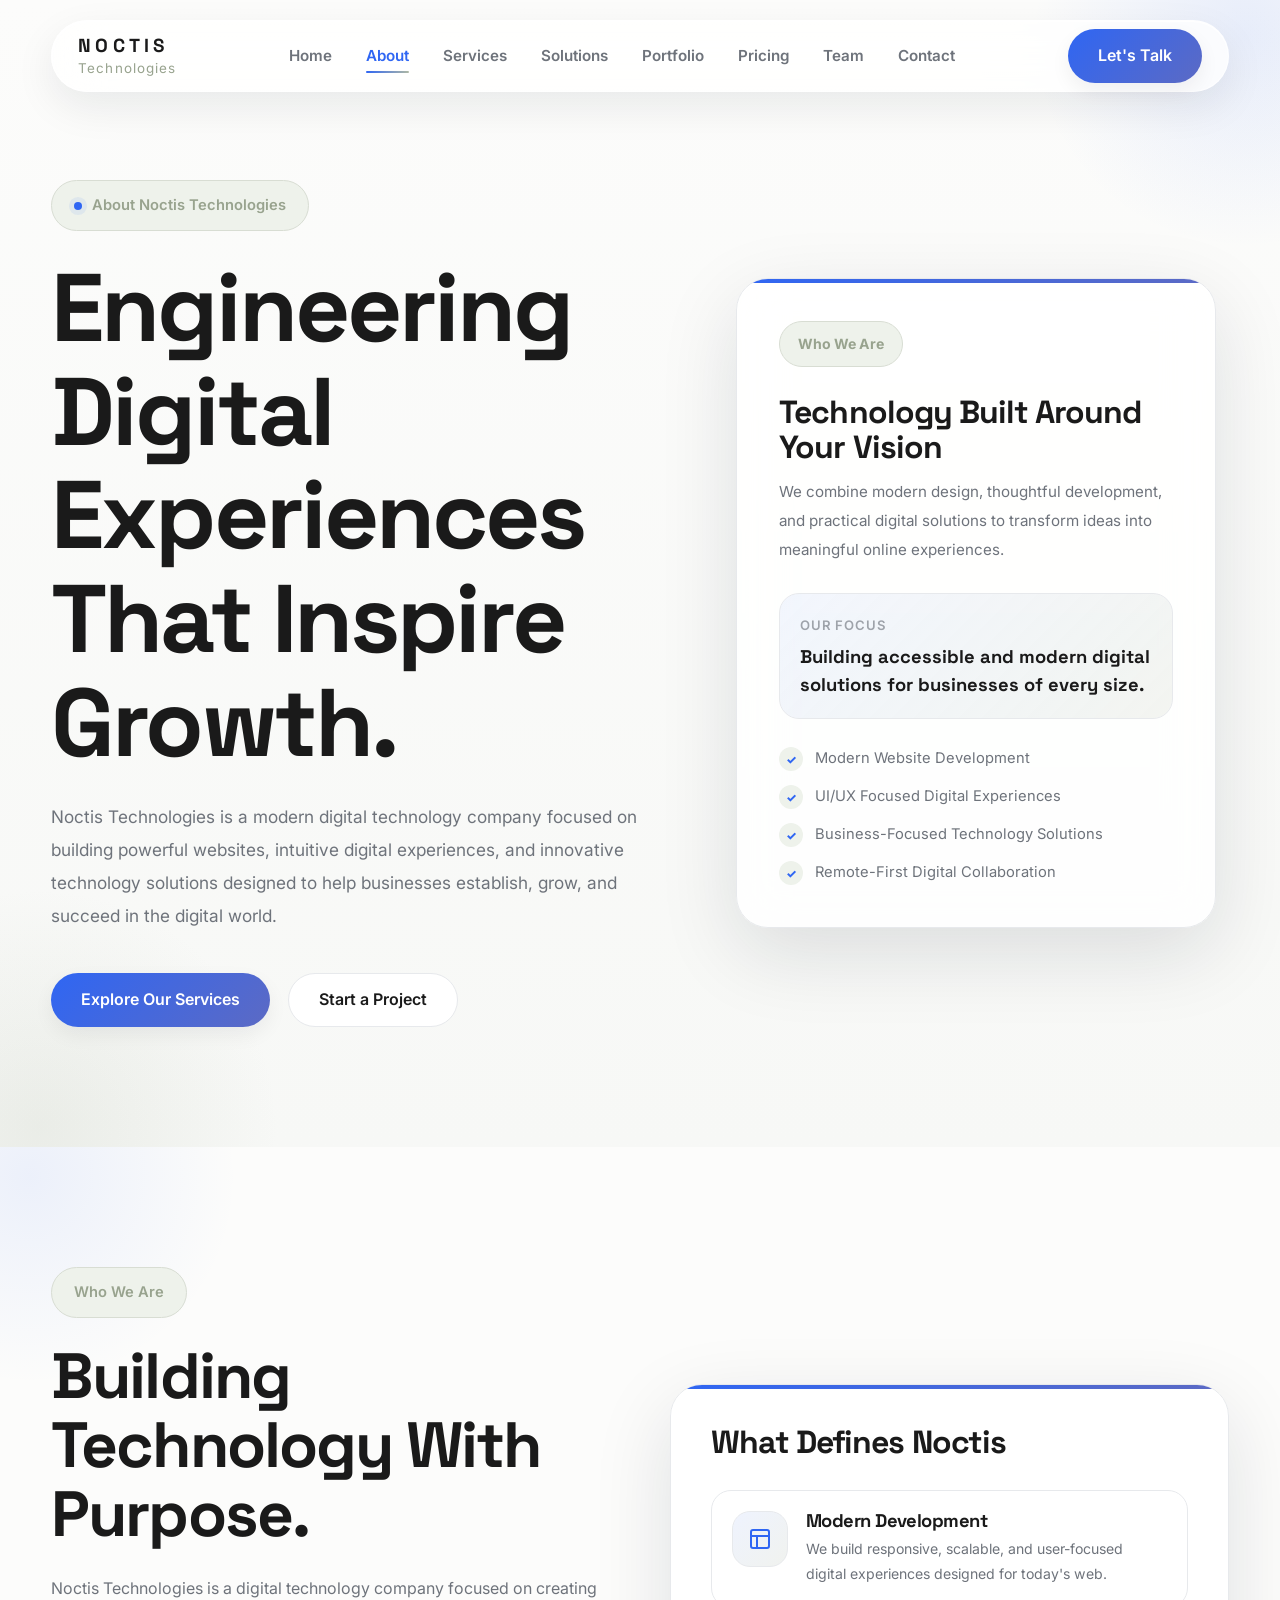
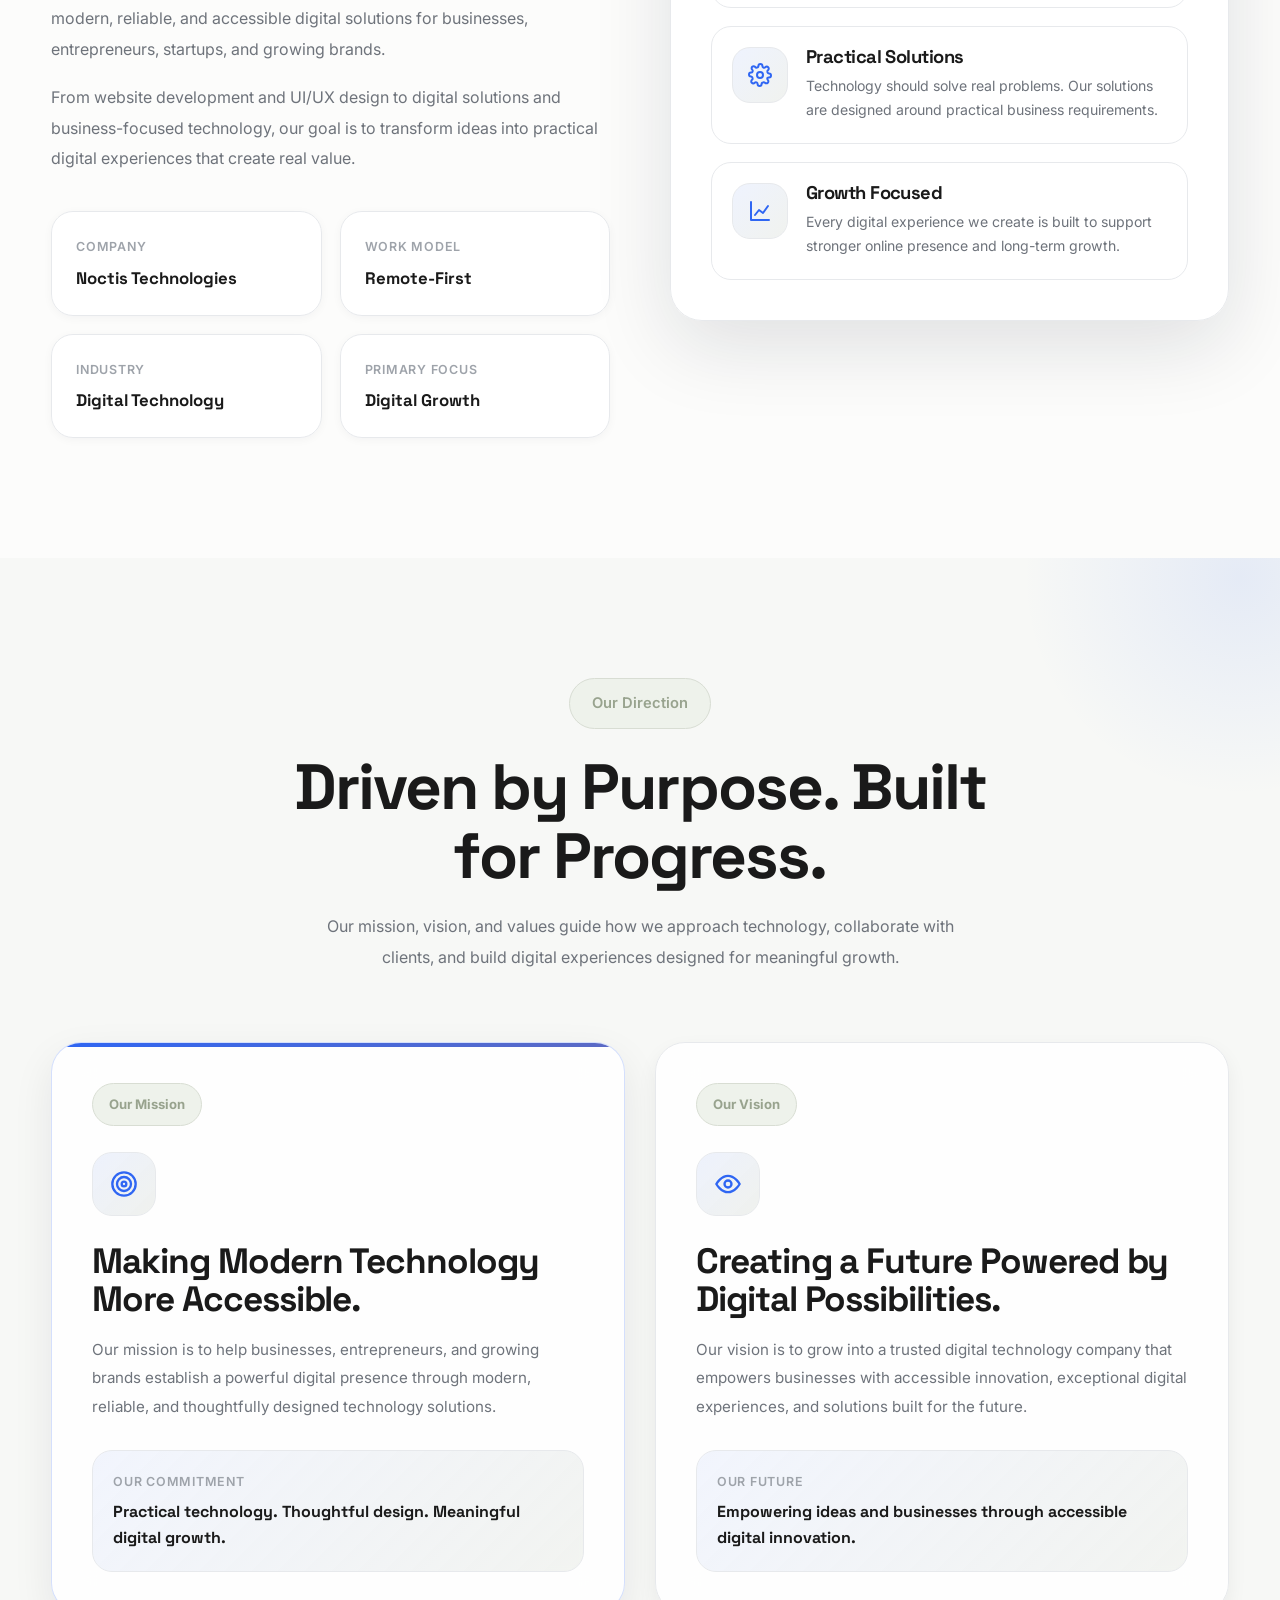
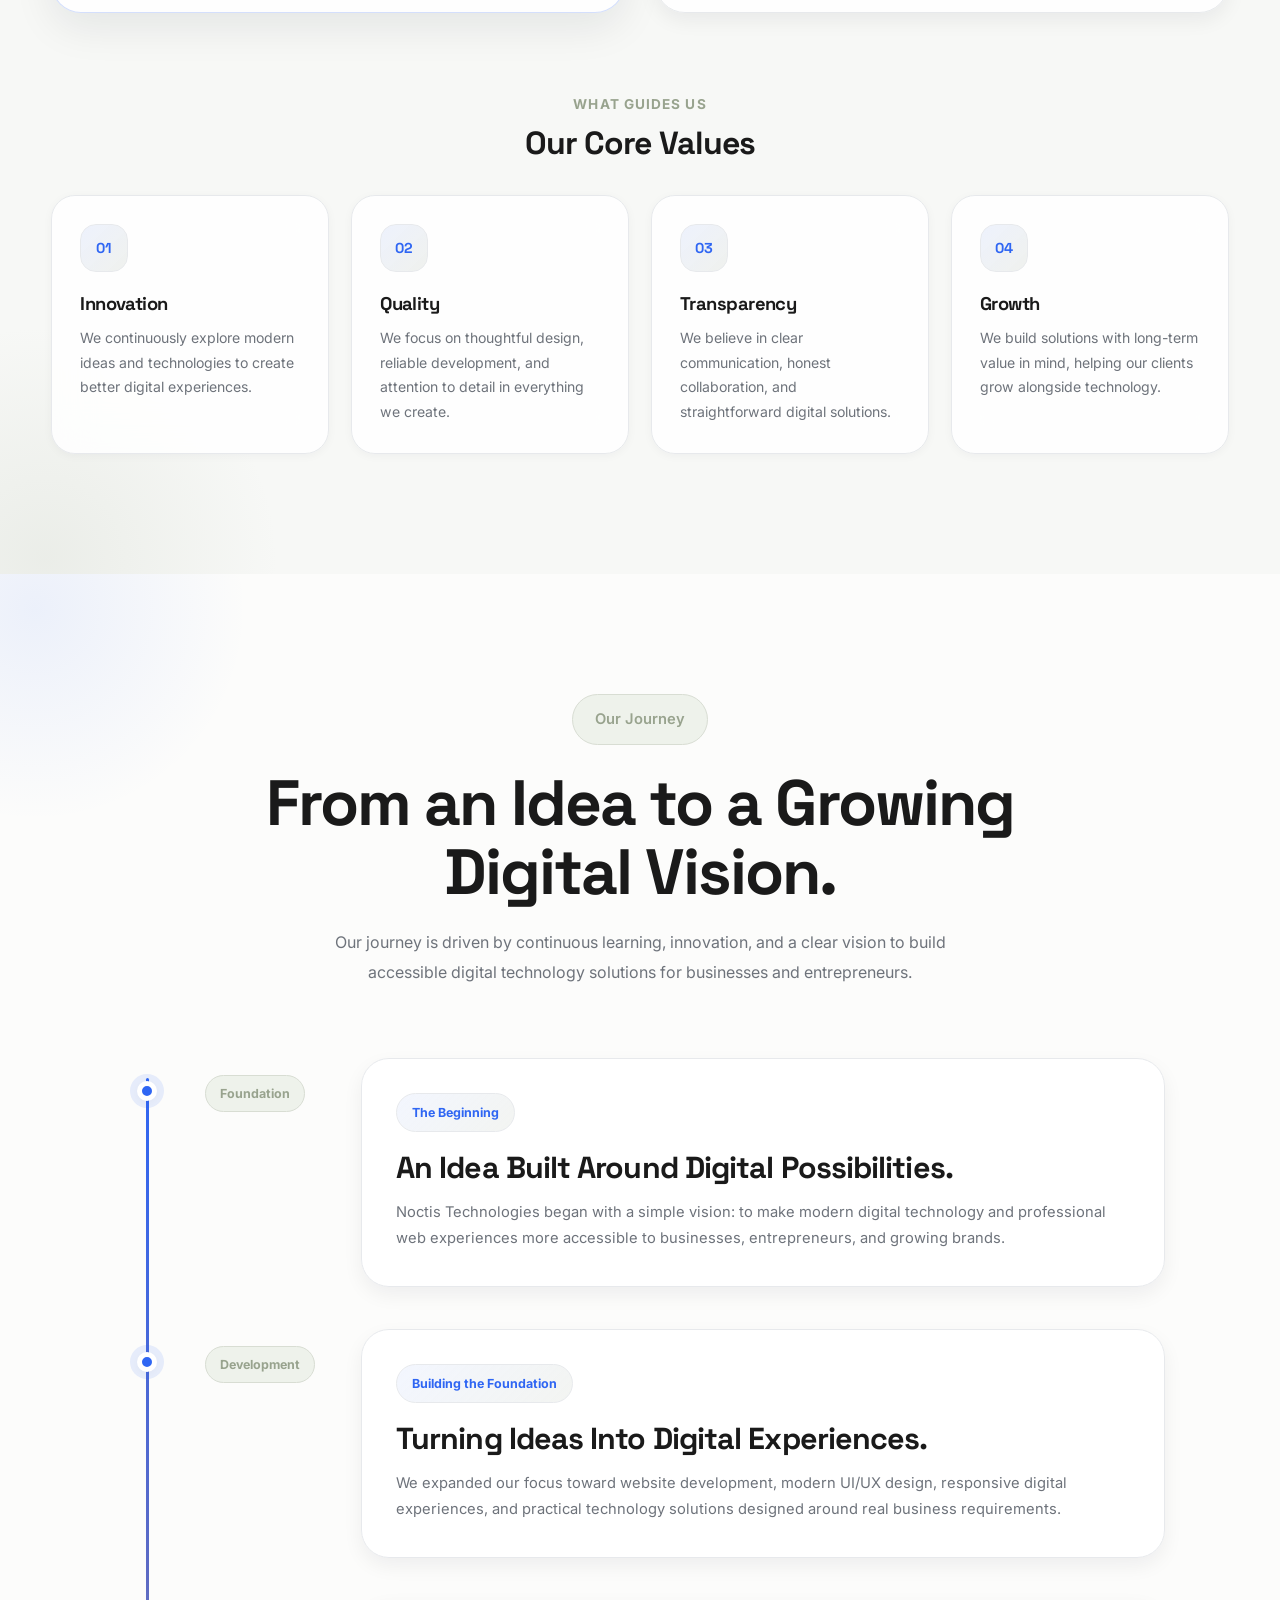
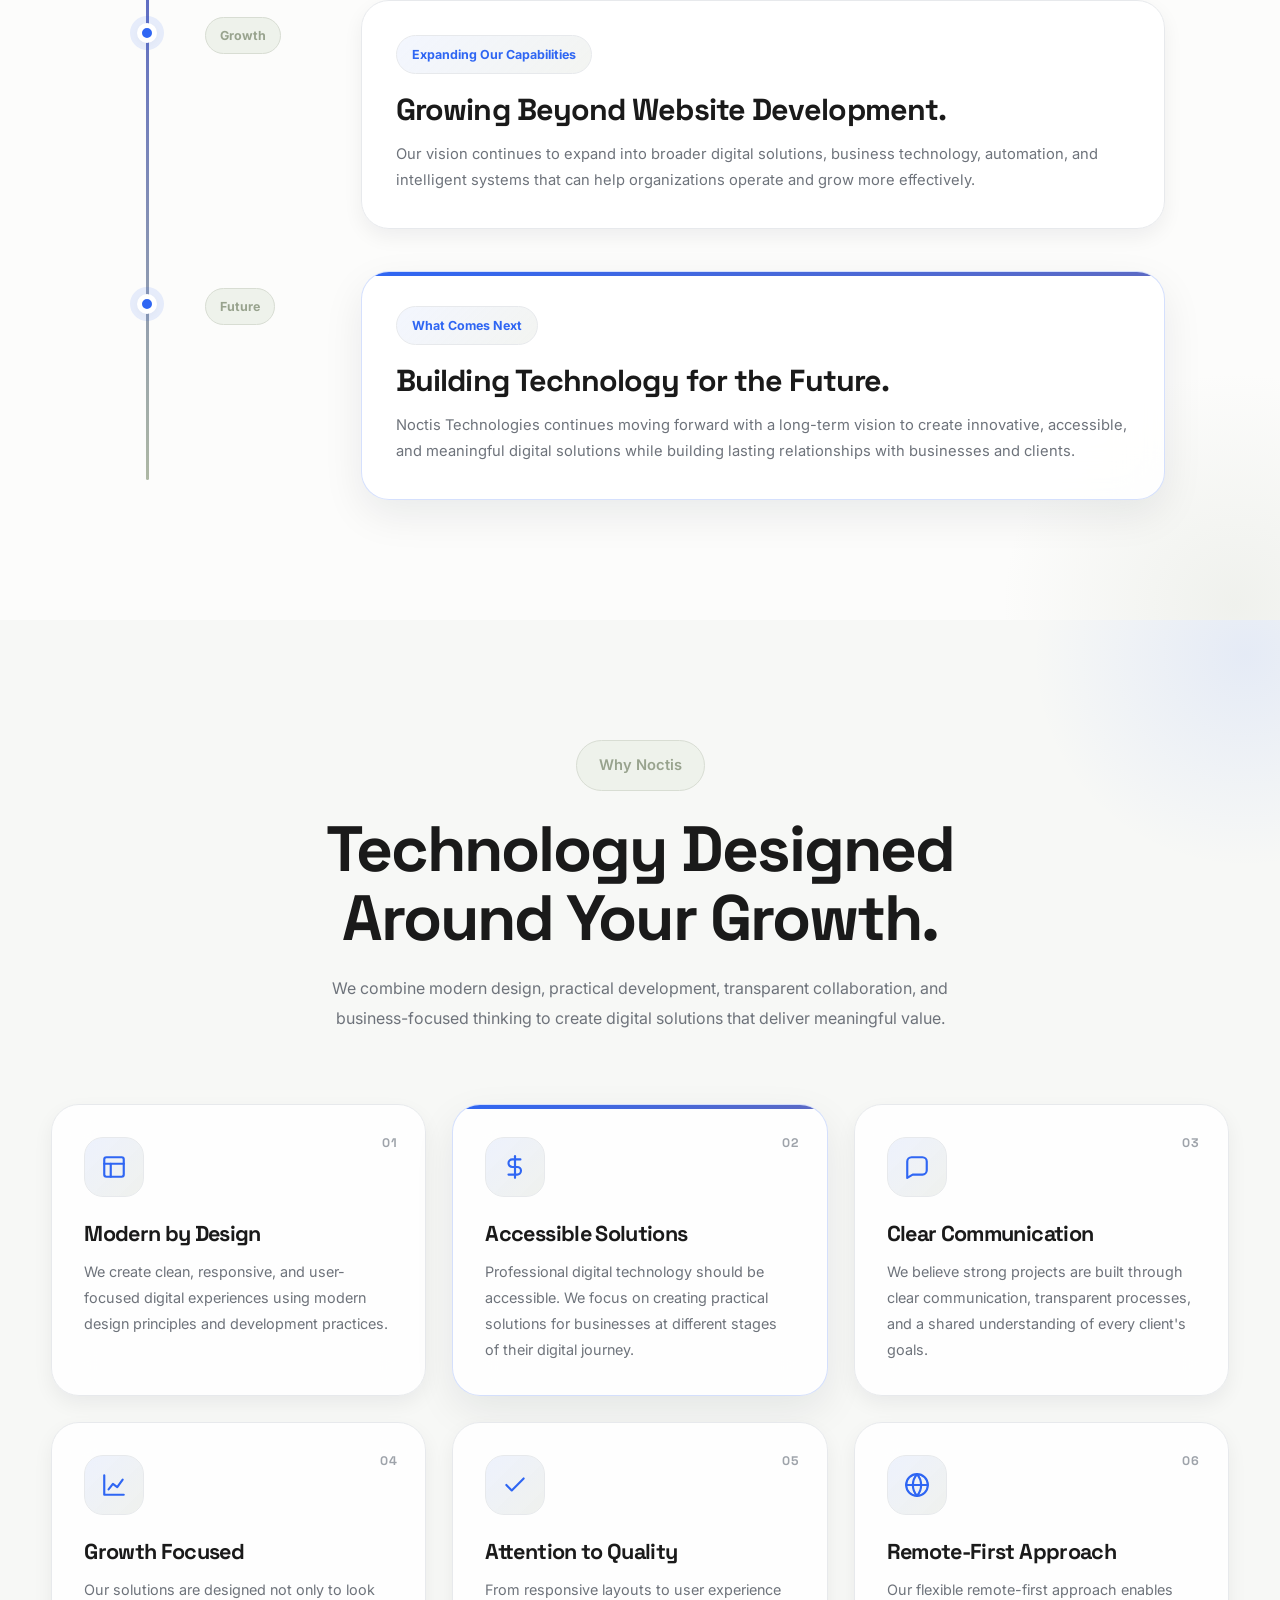
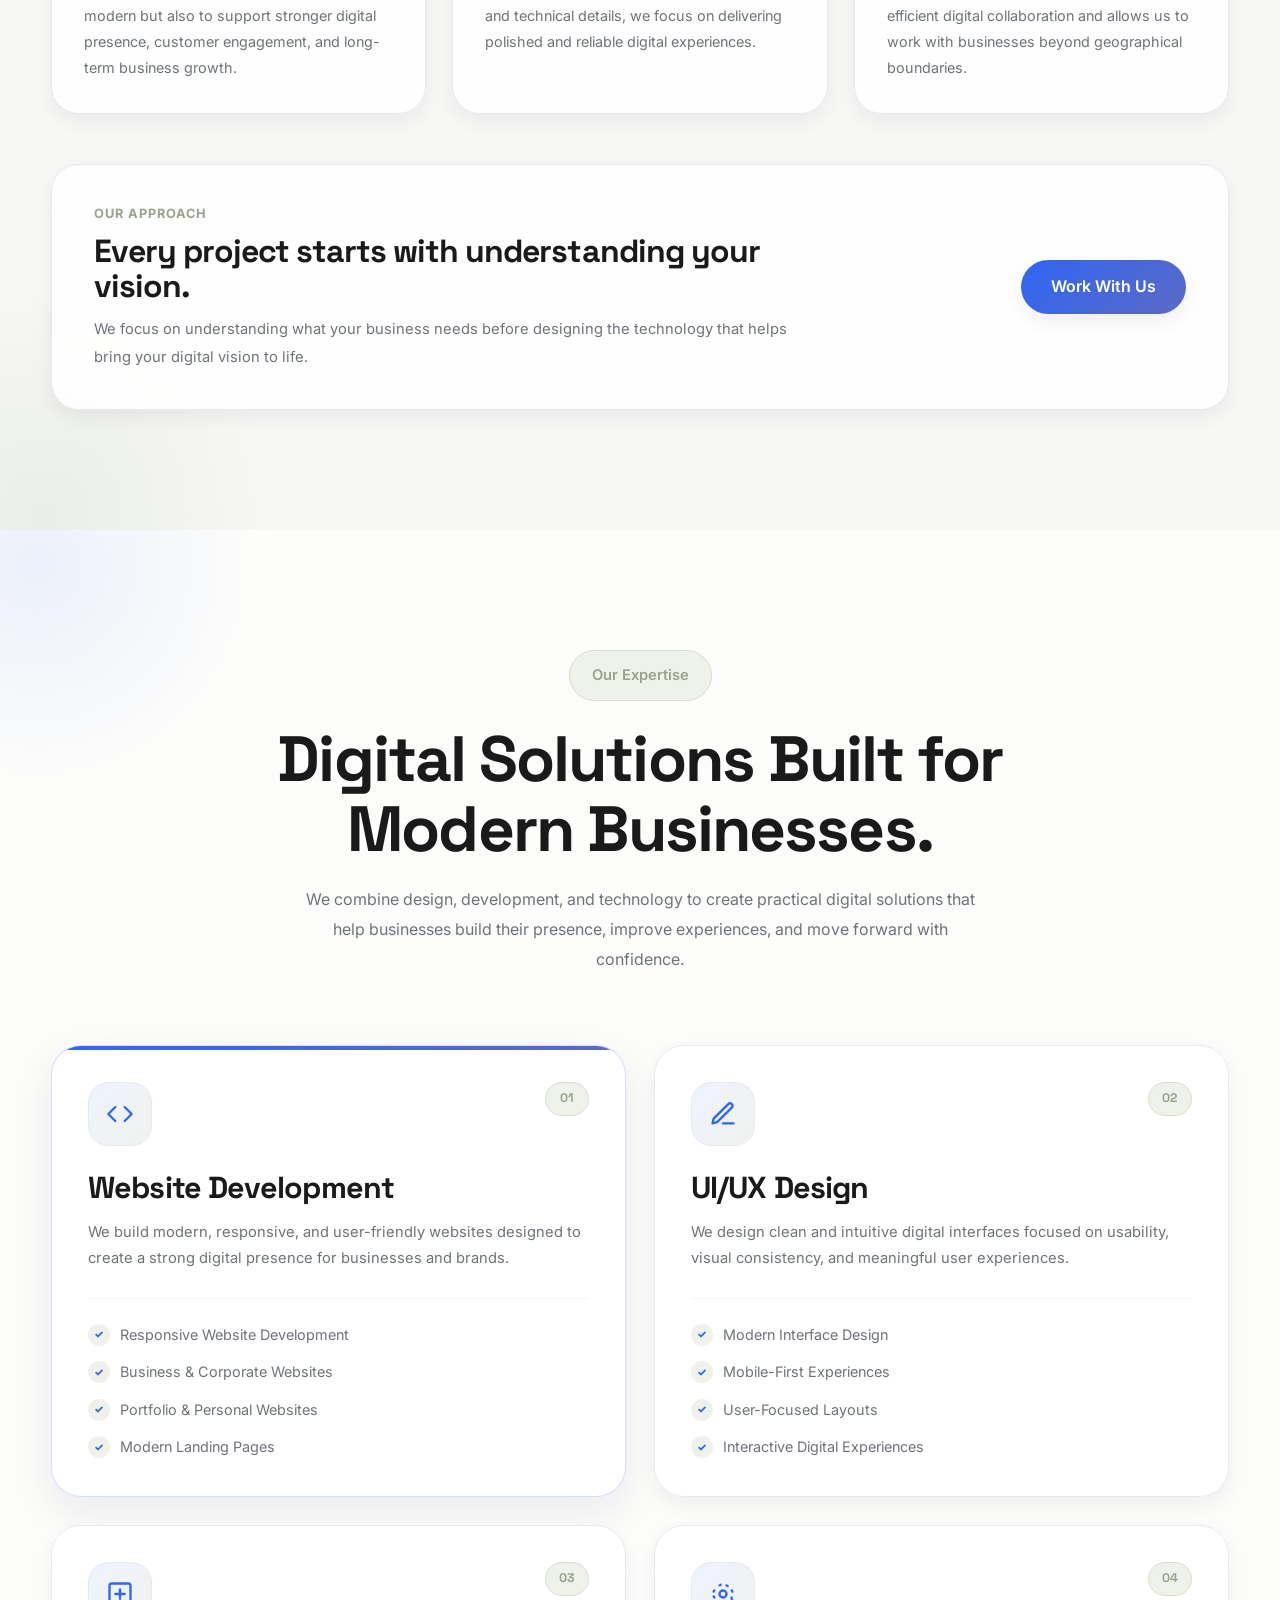
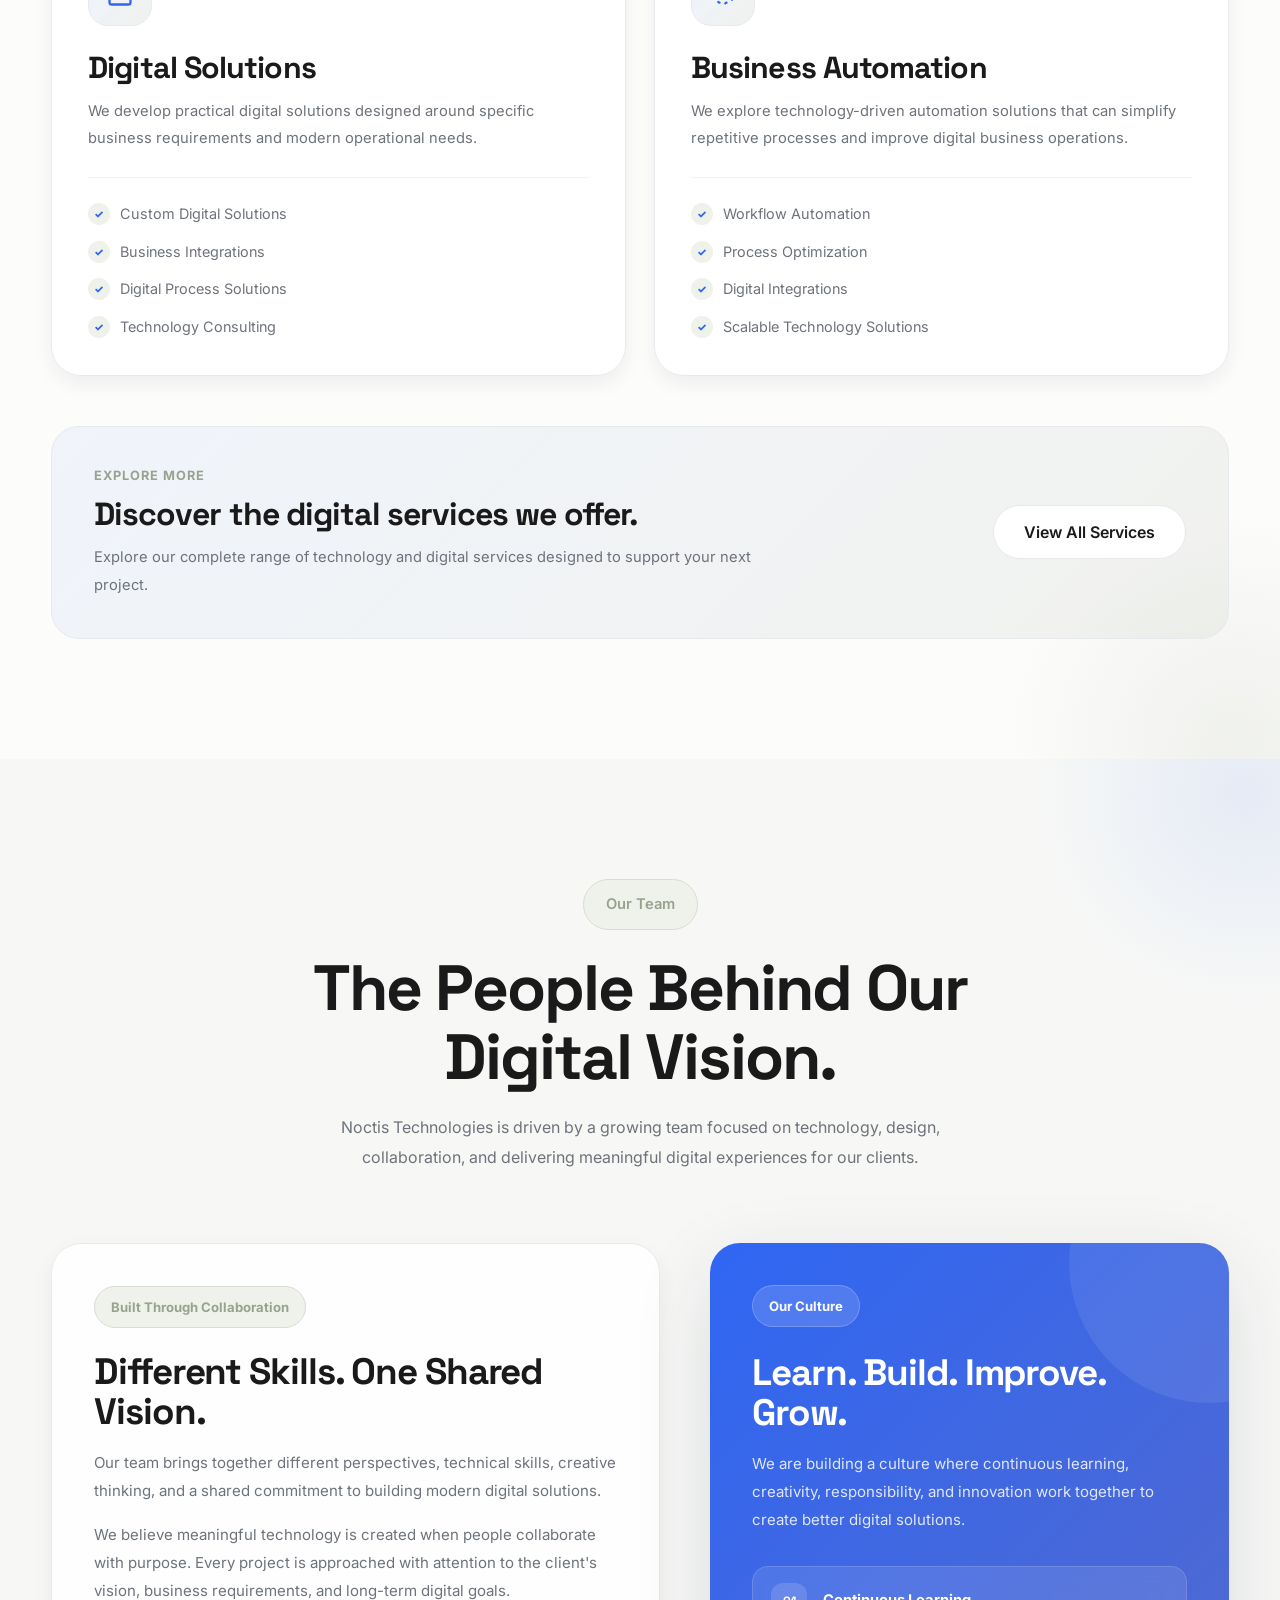
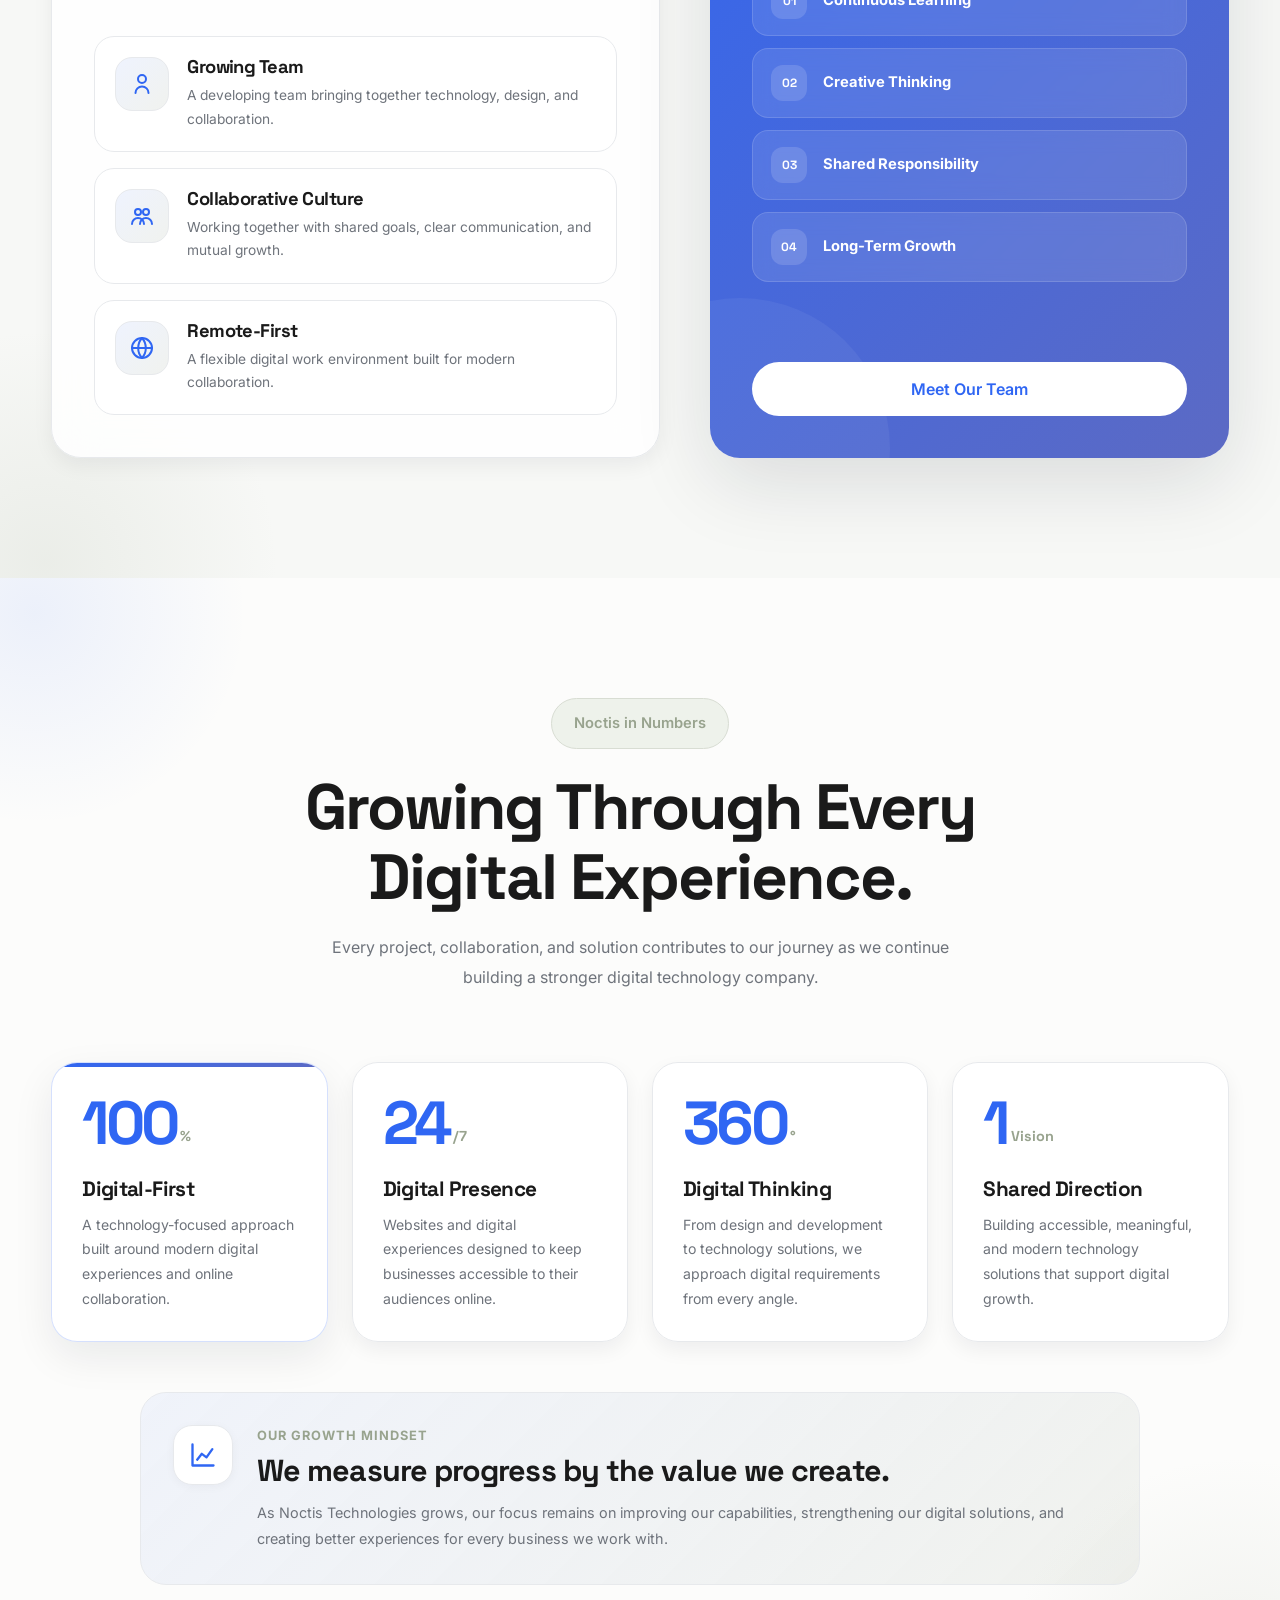
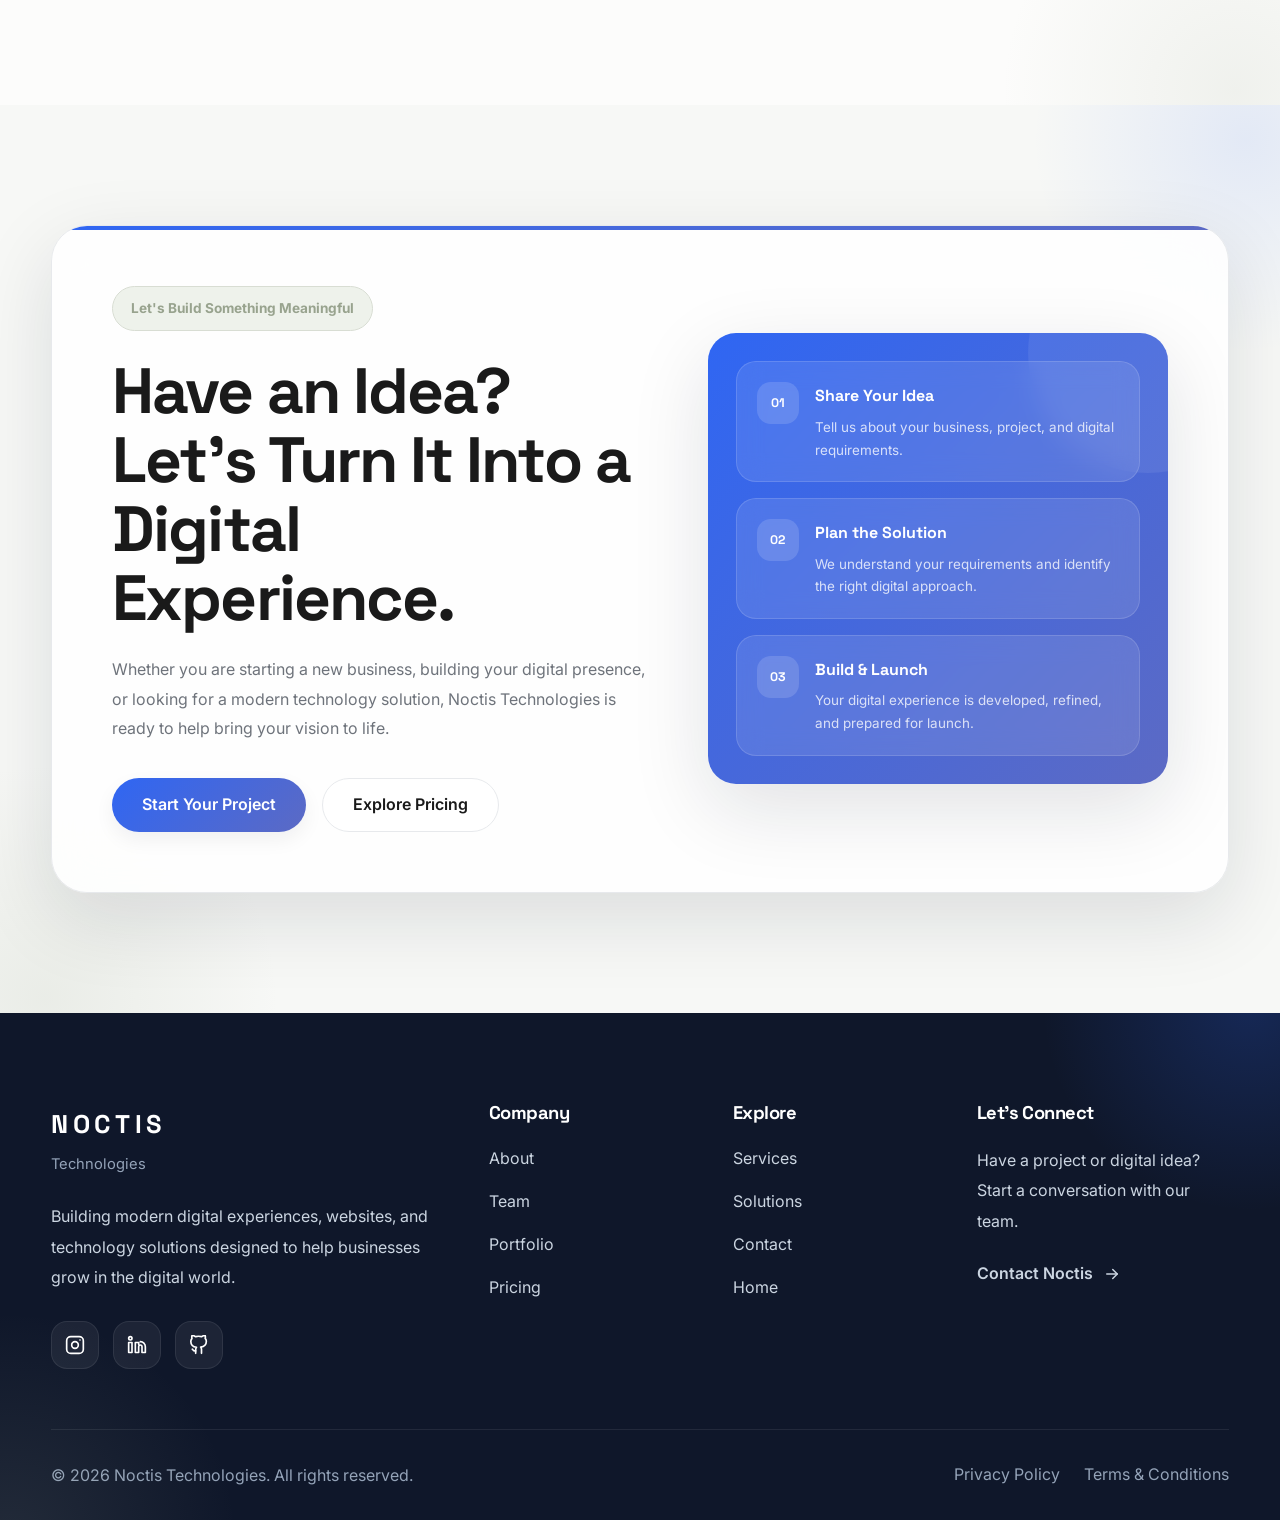
==== commit 91970580: "Add files via upload" ====
--- a/about.html
+++ b/about.html
@@ -2,136 +2,232 @@
 
 <html lang="en">
 
-<head>
-
-<meta charset="UTF-8">
-
-<meta
-    name="viewport"
-    content="width=device-width, initial-scale=1.0">
-
-<title>
-
-About • Noctis Technologies
-
-</title>
-
-<meta
-    name="description"
-    content="Learn more about Noctis Technologies, our story, mission, values, team, and commitment to delivering premium digital solutions for modern businesses.">
-
-<meta
-    name="keywords"
-    content="Noctis Technologies, About Noctis, Web Development, UI UX Design, AI Solutions, Software Development, Tirupur, Tamil Nadu">
-
-<meta
-    name="author"
-    content="Noctis Technologies">
-
-<meta
-    name="robots"
-    content="index, follow">
-
-<meta
-    property="og:title"
-    content="About • Noctis Technologies">
-
-<meta
-    property="og:description"
-    content="Engineering Digital Experiences That Inspire Growth.">
-
-<meta
-    property="og:type"
-    content="website">
-
-<meta
-    property="og:image"
-    content="favicon.svg">
-
-<meta
-    property="og:locale"
-    content="en_IN">
-
-<meta
-    name="theme-color"
-    content="#2F66F3">
-
-<link
-    rel="icon"
-    href="favicon.svg"
-    type="image/svg+xml">
-
-<link
-    rel="preconnect"
-    href="https://fonts.googleapis.com">
-
-<link
-    rel="preconnect"
-    href="https://fonts.gstatic.com"
-    crossorigin>
-
-<link
-    href="https://fonts.googleapis.com/css2?family=Space+Grotesk:wght@400;500;600;700&family=Inter:wght@400;500;600;700&display=swap"
-    rel="stylesheet">
-
-<style>
-  /*==================================================
+<html>
+
+    <!--==================================================
+    BASIC META
+    ==================================================-->
+
+    <meta charset="UTF-8">
+
+    <meta name="viewport"
+          content="width=device-width, initial-scale=1.0">
+
+    <meta http-equiv="X-UA-Compatible"
+          content="IE=edge">
+
+    <meta name="theme-color"
+          content="#2F66F3">
+
+
+    <!--==================================================
+    SEO
+    ==================================================-->
+
+    <title>About | Noctis Technologies</title>
+
+    <meta name="description"
+          content="Learn about Noctis Technologies, a modern digital technology company specializing in website development, UI/UX design, digital solutions, business automation, and innovative technology services.">
+
+    <meta name="keywords"
+          content="Noctis Technologies, About Noctis Technologies, Website Development, UI UX Design, Digital Solutions, Business Technology">
+
+    <meta name="author"
+          content="Noctis Technologies">
+
+    <meta name="robots"
+          content="index, follow">
+
+
+    <!--==================================================
+    OPEN GRAPH
+    ==================================================-->
+
+    <meta property="og:type"
+          content="website">
+
+    <meta property="og:title"
+          content="About | Noctis Technologies">
+
+    <meta property="og:description"
+          content="Discover Noctis Technologies and our mission to build modern digital experiences and technology solutions that help businesses grow.">
+
+
+    <!--==================================================
+    GOOGLE FONTS
+    ==================================================-->
+
+    <link rel="preconnect"
+          href="https://fonts.googleapis.com">
+
+    <link rel="preconnect"
+          href="https://fonts.gstatic.com"
+          crossorigin>
+
+    <link href="https://fonts.googleapis.com/css2?family=Inter:wght@300;400;500;600;700;800&family=Space+Grotesk:wght@400;500;600;700&display=swap"
+          rel="stylesheet">
+
+
+    <!--==================================================
+    FAVICON
+    ==================================================-->
+
+    <link rel="icon"
+          type="image/svg+xml"
+          href="favicon.svg">
+
+
+    <!--==================================================
+    CSS
+    ==================================================-->
+
+    <style>
+      /*==================================================
 ROOT VARIABLES
 ==================================================*/
 
 :root{
 
-    /* Brand */
+    /*==================================================
+    BRAND COLORS
+    ==================================================*/
 
     --primary:#2F66F3;
-    --secondary:#4F7BFF;
-
-    /* Sage */
+    --primary-light:#5A8CFF;
+    --primary-dark:#214FCC;
+
+    --secondary:#5C6AC4;
+
+
+    /*==================================================
+    ACCENT
+    ==================================================*/
 
     --sage:#AEB8A4;
-    --sage-dark:#6D7B63;
-    --sage-light:#DDE4D8;
+    --sage-dark:#98A38E;
+    --sage-light:#D8DDD3;
     --sage-soft:#EEF2EB;
 
-    /* Neutral */
-
-    --background:#FFFFFF;
-    --section:#F8FAFC;
+
+    /*==================================================
+    BACKGROUND
+    ==================================================*/
+
+    --background:#FCFCFB;
+    --section:#F7F8F6;
     --surface:#FFFFFF;
-
-    /* Text */
-
-    --text:#111827;
-    --text-light:#6B7280;
-    --text-muted:#94A3B8;
-
-    /* Border */
-
-    --border:#E5E7EB;
-
-    /* Shadows */
-
-    --shadow:0 10px 30px rgba(15,23,42,.08);
-    --shadow-lg:0 24px 60px rgba(15,23,42,.14);
-    --shadow-sm:0 6px 18px rgba(15,23,42,.05);
-
-    /* Radius */
-
-    --radius-sm:16px;
+    --card:#FFFFFF;
+
+
+    /*==================================================
+    TEXT
+    ==================================================*/
+
+    --text:#1A1A1A;
+    --text-light:#6E737B;
+    --text-muted:#9EA3AA;
+
+
+    /*==================================================
+    STATUS
+    ==================================================*/
+
+    --success:#22C55E;
+    --warning:#F59E0B;
+    --danger:#EF4444;
+
+
+    /*==================================================
+    BORDER
+    ==================================================*/
+
+    --border:#E7E9EC;
+    --divider:#F2F4F6;
+
+
+    /*==================================================
+    SHADOWS
+    ==================================================*/
+
+    --shadow-xs:0 2px 10px rgba(17,24,39,.04);
+
+    --shadow-sm:0 8px 20px rgba(17,24,39,.06);
+
+    --shadow:0 15px 40px rgba(17,24,39,.08);
+
+    --shadow-lg:0 25px 80px rgba(17,24,39,.12);
+
+
+    /*==================================================
+    GLOW
+    ==================================================*/
+
+    --blue-glow:0 0 60px rgba(47,102,243,.18);
+
+    --sage-glow:0 0 60px rgba(174,184,164,.20);
+
+
+    /*==================================================
+    GLASS
+    ==================================================*/
+
+    --glass:rgba(255,255,255,.72);
+
+    --glass-border:rgba(255,255,255,.65);
+
+    --blur:blur(22px);
+
+
+    /*==================================================
+    RADIUS
+    ==================================================*/
+
+    --radius-xs:12px;
+    --radius-sm:18px;
     --radius:24px;
     --radius-lg:32px;
-
-    /* Layout */
-
-    --container:1280px;
-
-    /* Animation */
-
-    --transition:all .35s ease;
-
-}
-  /*==================================================
-GLOBAL RESET
+    --radius-xl:40px;
+
+
+    /*==================================================
+    SPACING
+    ==================================================*/
+
+    --space-1:8px;
+    --space-2:16px;
+    --space-3:24px;
+    --space-4:32px;
+    --space-5:48px;
+    --space-6:64px;
+    --space-7:96px;
+    --space-8:120px;
+
+
+    /*==================================================
+    LAYOUT
+    ==================================================*/
+
+    --container:1320px;
+
+    --header-height:90px;
+
+
+    /*==================================================
+    ANIMATION
+    ==================================================*/
+
+    --transition:.35s ease;
+
+}
+
+
+/*==================================================
+GLOBAL CSS
+==================================================*/
+
+
+/*==================================================
+RESET
 ==================================================*/
 
 *,
@@ -146,11 +242,17 @@
 
 }
 
+
 html{
 
+    font-size:16px;
+
     scroll-behavior:smooth;
 
-}
+    scroll-padding-top:var(--header-height);
+
+}
+
 
 body{
 
@@ -160,13 +262,18 @@
 
     color:var(--text);
 
+    line-height:1.7;
+
     overflow-x:hidden;
 
+    text-rendering:optimizeLegibility;
+
     -webkit-font-smoothing:antialiased;
 
-    text-rendering:optimizeLegibility;
-
-}
+    -moz-osx-font-smoothing:grayscale;
+
+}
+
 
 /*==================================================
 TYPOGRAPHY
@@ -181,252 +288,908 @@
 
     font-family:"Space Grotesk",sans-serif;
 
+    font-weight:700;
+
     color:var(--text);
 
+    line-height:1.08;
+
+    letter-spacing:-.03em;
+
+}
+
+
+h1{
+
+    font-size:clamp(3rem,8vw,6rem);
+
+}
+
+
+h2{
+
+    font-size:clamp(2.3rem,5vw,4rem);
+
+}
+
+
+h3{
+
+    font-size:clamp(1.45rem,3vw,2rem);
+
+}
+
+
+h4{
+
+    font-size:1.15rem;
+
+}
+
+
+p{
+
+    color:var(--text-light);
+
+    font-size:1rem;
+
+    line-height:1.9;
+
+}
+
+
+a{
+
+    text-decoration:none;
+
+    color:inherit;
+
+    transition:var(--transition);
+
+}
+
+
+ul{
+
+    list-style:none;
+
+}
+
+
+img{
+
+    display:block;
+
+    width:100%;
+
+    height:auto;
+
+}
+
+
+svg{
+
+    display:block;
+
+    flex-shrink:0;
+
+}
+
+
+button{
+
+    border:none;
+
+    outline:none;
+
+    background:none;
+
+    font:inherit;
+
+    cursor:pointer;
+
+}
+
+
+input,
+textarea,
+select{
+
+    width:100%;
+
+    border:none;
+
+    outline:none;
+
+    background:none;
+
+    font:inherit;
+
+}
+
+
+/*==================================================
+LAYOUT
+==================================================*/
+
+.container{
+
+    width:min(92%,var(--container));
+
+    margin-inline:auto;
+
+}
+
+
+section{
+
+    position:relative;
+
+    padding:120px 0;
+
+}
+
+
+/*==================================================
+SECTION HEADING
+==================================================*/
+
+.section-heading{
+
+    max-width:760px;
+
+    margin:0 auto 70px;
+
+    text-align:center;
+
+}
+
+
+.section-badge{
+
+    display:inline-flex;
+
+    align-items:center;
+
+    justify-content:center;
+
+    padding:12px 22px;
+
+    margin-bottom:24px;
+
+    border-radius:999px;
+
+    background:var(--sage-soft);
+
+    border:1px solid var(--sage-light);
+
+    color:var(--sage-dark);
+
+    font-size:.92rem;
+
+    font-weight:600;
+
+}
+
+
+.section-heading h2{
+
+    margin-bottom:20px;
+
+}
+
+
+.section-heading p{
+
+    max-width:680px;
+
+    margin:auto;
+
+}
+
+
+/*==================================================
+BUTTONS
+==================================================*/
+
+.btn-primary{
+
+    display:inline-flex;
+
+    align-items:center;
+
+    justify-content:center;
+
+    min-height:54px;
+
+    padding:0 30px;
+
+    border-radius:999px;
+
+    background:linear-gradient(
+        135deg,
+        var(--primary),
+        var(--secondary)
+    );
+
+    color:#fff;
+
+    font-weight:600;
+
+    box-shadow:var(--shadow-sm);
+
+    transition:var(--transition);
+
+}
+
+
+.btn-primary:hover{
+
+    transform:translateY(-4px);
+
+    box-shadow:var(--shadow-lg);
+
+}
+
+
+.btn-secondary{
+
+    display:inline-flex;
+
+    align-items:center;
+
+    justify-content:center;
+
+    min-height:54px;
+
+    padding:0 30px;
+
+    border-radius:999px;
+
+    border:1px solid var(--border);
+
+    background:#fff;
+
+    color:var(--text);
+
+    font-weight:600;
+
+    transition:var(--transition);
+
+}
+
+
+.btn-secondary:hover{
+
+    color:var(--primary);
+
+    border-color:var(--primary);
+
+    transform:translateY(-4px);
+
+}
+
+
+/*==================================================
+SCROLLBAR
+==================================================*/
+
+::-webkit-scrollbar{
+
+    width:10px;
+
+}
+
+
+::-webkit-scrollbar-track{
+
+    background:var(--section);
+
+}
+
+
+::-webkit-scrollbar-thumb{
+
+    background:linear-gradient(
+        var(--primary),
+        var(--sage)
+    );
+
+    border-radius:999px;
+
+}
+
+
+/*==================================================
+TEXT SELECTION
+==================================================*/
+
+::selection{
+
+    background:var(--primary);
+
+    color:#fff;
+
+}
+
+
+/*==================================================
+FOCUS
+==================================================*/
+
+:focus-visible{
+
+    outline:3px solid rgba(47,102,243,.35);
+
+    outline-offset:4px;
+
+}
+
+
+/*==================================================
+GLOBAL RESPONSIVE
+==================================================*/
+
+@media(max-width:992px){
+
+    .container{
+
+        width:94%;
+
+    }
+
+}
+
+
+@media(max-width:768px){
+
+    section{
+
+        padding:90px 0;
+
+    }
+
+}
+
+
+@media(max-width:480px){
+
+    html{
+
+        font-size:15px;
+
+    }
+
+    section{
+
+        padding:75px 0;
+
+    }
+
+    .section-heading{
+
+        margin-bottom:50px;
+
+    }
+
+      }
+      /*==================================================
+HEADER
+==================================================*/
+
+.header{
+
+    position:fixed;
+
+    top:0;
+
+    left:0;
+
+    width:100%;
+
+    z-index:1000;
+
+    padding:20px 0;
+
+    transition:all .35s ease;
+
+}
+
+.header.scrolled{
+
+    padding:14px 0;
+
+}
+
+
+/*==================================================
+NAVBAR
+==================================================*/
+
+.navbar{
+
+    display:flex;
+
+    align-items:center;
+
+    justify-content:space-between;
+
+    gap:40px;
+
+    height:72px;
+
+    padding:0 26px;
+
+    background:rgba(255,255,255,.78);
+
+    backdrop-filter:blur(24px);
+
+    -webkit-backdrop-filter:blur(24px);
+
+    border:1px solid rgba(255,255,255,.65);
+
+    border-radius:999px;
+
+    box-shadow:
+    var(--shadow),
+    inset 0 1px rgba(255,255,255,.9);
+
+}
+
+
+/*==================================================
+LOGO
+==================================================*/
+
+.brand{
+
+    display:flex;
+
+    align-items:center;
+
+    gap:14px;
+
+    flex-shrink:0;
+
+}
+
+.brand img{
+
+    width:48px;
+
+    height:48px;
+
+    object-fit:contain;
+
+}
+
+.brand-text{
+
+    display:flex;
+
+    flex-direction:column;
+
+    line-height:1;
+
+}
+
+.brand-title{
+
+    font-family:"Space Grotesk",sans-serif;
+
+    font-size:1.18rem;
+
     font-weight:700;
 
-    line-height:1.15;
-
-}
-
-h1{
-
-    font-size:clamp(3rem,6vw,5rem);
-
-}
-
-h2{
-
-    font-size:clamp(2.4rem,5vw,3.8rem);
-
-}
-
-h3{
-
-    font-size:1.6rem;
-
-}
-
-p{
+    letter-spacing:.22em;
+
+    text-transform:uppercase;
+
+}
+
+.brand-subtitle{
+
+    margin-top:6px;
+
+    font-size:.84rem;
+
+    color:var(--sage-dark);
+
+    letter-spacing:.08em;
+
+}
+
+
+/*==================================================
+DESKTOP NAVIGATION
+==================================================*/
+
+.nav-links{
+
+    display:flex;
+
+    align-items:center;
+
+    gap:34px;
+
+}
+
+.nav-links li{
+
+    list-style:none;
+
+}
+
+.nav-links a{
+
+    position:relative;
+
+    font-size:.95rem;
+
+    font-weight:600;
 
     color:var(--text-light);
 
-    line-height:1.9;
-
-    font-size:1.05rem;
-
-}
-
-a{
-
-    text-decoration:none;
-
-    color:inherit;
-
-}
-
-ul{
-
-    list-style:none;
-
-}
-
-img{
-
-    display:block;
+    transition:.35s;
+
+}
+
+.nav-links a:hover,
+.nav-links a.active{
+
+    color:var(--primary);
+
+}
+
+.nav-links a::after{
+
+    content:"";
+
+    position:absolute;
+
+    left:0;
+
+    bottom:-8px;
+
+    width:0;
+
+    height:2px;
+
+    border-radius:999px;
+
+    background:linear-gradient(
+        90deg,
+        var(--primary),
+        var(--sage)
+    );
+
+    transition:.35s;
+
+}
+
+.nav-links a:hover::after,
+.nav-links a.active::after{
 
     width:100%;
 
-    height:auto;
-
-}
-
-/*==================================================
-LAYOUT
-==================================================*/
-
-.container{
-
-    width:min(100% - 48px,var(--container));
-
-    margin-inline:auto;
-
-}
-
-section{
-
-    padding:110px 0;
-
-}
-
-/*==================================================
-SECTION HEADING
-==================================================*/
-
-.section-heading{
-
-    max-width:760px;
-
-    margin:0 auto 70px;
-
-    text-align:center;
-
-}
-
-.section-badge{
-
-    display:inline-flex;
+}
+
+
+/*==================================================
+RIGHT AREA
+==================================================*/
+
+.nav-right{
+
+    display:flex;
 
     align-items:center;
 
+    gap:16px;
+
+}
+
+
+/*==================================================
+MENU TOGGLE
+==================================================*/
+
+.menu-toggle{
+
+    display:none;
+
+    width:52px;
+
+    height:52px;
+
+    align-items:center;
+
     justify-content:center;
 
-    padding:12px 22px;
-
-    margin-bottom:22px;
-
-    border-radius:999px;
-
-    background:var(--sage-soft);
-
-    border:1px solid var(--sage-light);
-
-    color:var(--sage-dark);
-
-    font-size:.92rem;
+    flex-shrink:0;
+
+    border-radius:50%;
+
+    background:#fff;
+
+    color:var(--text);
+
+    border:1px solid var(--border);
+
+    box-shadow:var(--shadow-xs);
+
+    transition:.35s;
+
+}
+
+.menu-toggle:hover{
+
+    transform:scale(1.05);
+
+    border-color:var(--primary);
+
+    color:var(--primary);
+
+}
+
+
+/*==================================================
+PREMIUM MOBILE MENU
+==================================================*/
+
+.mobile-menu{
+
+    position:fixed;
+
+    inset:0;
+
+    width:100%;
+
+    height:100vh;
+
+    height:100dvh;
+
+    background:rgba(252,252,251,.98);
+
+    backdrop-filter:blur(28px);
+
+    -webkit-backdrop-filter:blur(28px);
+
+    transform:translateX(100%);
+
+    transition:.45s ease;
+
+    z-index:9999;
+
+    overflow-y:auto;
+
+    padding:100px 30px 40px;
+
+}
+
+.mobile-menu.active{
+
+    transform:translateX(0);
+
+}
+
+.mobile-menu nav{
+
+    display:flex;
+
+    flex-direction:column;
+
+    max-width:700px;
+
+    margin:auto;
+
+}
+
+.mobile-menu nav a{
+
+    display:flex;
+
+    align-items:center;
+
+    justify-content:space-between;
+
+    padding:22px 0;
+
+    font-family:"Space Grotesk",sans-serif;
+
+    font-size:1.25rem;
 
     font-weight:600;
 
-}
-
-.section-heading h2{
-
-    margin-bottom:22px;
-
-}
-
-/*==================================================
-BUTTONS
-==================================================*/
-
-.btn-primary{
-
-    display:inline-flex;
-
-    align-items:center;
-
-    justify-content:center;
-
-    padding:15px 30px;
-
-    border-radius:999px;
-
-    background:var(--primary);
+    color:var(--text);
+
+    border-bottom:1px solid var(--divider);
+
+    transition:.3s;
+
+}
+
+.mobile-menu nav a:hover{
+
+    color:var(--primary);
+
+    padding-left:10px;
+
+}
+
+.mobile-menu nav a.active{
+
+    color:var(--primary);
+
+}
+
+.mobile-menu .btn-primary{
+
+    margin-top:34px;
+
+    width:100%;
+
+    border-bottom:none;
 
     color:#fff;
 
-    font-weight:600;
-
-    transition:var(--transition);
-
-}
-
-.btn-primary:hover{
-
-    transform:translateY(-4px);
-
-    box-shadow:var(--shadow-lg);
-
-}
-
-.btn-secondary{
-
-    display:inline-flex;
-
-    align-items:center;
-
-    justify-content:center;
-
-    padding:15px 30px;
-
-    border-radius:999px;
-
-    border:1px solid var(--border);
-
-    background:#fff;
-
-    transition:var(--transition);
-
-}
-
-.btn-secondary:hover{
-
-    background:var(--sage-soft);
-
-}
-
-/*==================================================
-SELECTION
-==================================================*/
-
-::selection{
-
-    background:var(--primary);
+}
+
+.mobile-menu .btn-primary:hover{
 
     color:#fff;
 
-}
-
-/*==================================================
-SCROLLBAR
-==================================================*/
-
-::-webkit-scrollbar{
-
-    width:10px;
-
-}
-
-::-webkit-scrollbar-track{
-
-    background:#F3F4F6;
-
-}
-
-::-webkit-scrollbar-thumb{
-
-    background:var(--sage);
-
-    border-radius:999px;
-
-}
-
-::-webkit-scrollbar-thumb:hover{
-
-    background:var(--primary);
-
-}
-
-/*==================================================
-RESPONSIVE
-==================================================*/
+    padding-left:0;
+
+}
+
+
+/*==================================================
+SCROLL PROGRESS
+==================================================*/
+
+.scroll-progress{
+
+    position:fixed;
+
+    top:0;
+
+    left:0;
+
+    width:0;
+
+    height:3px;
+
+    background:linear-gradient(
+        90deg,
+        var(--primary),
+        var(--secondary)
+    );
+
+    z-index:10001;
+
+}
+
+
+/*==================================================
+NAVIGATION RESPONSIVE
+==================================================*/
+
+@media(max-width:1100px){
+
+    .nav-links{
+
+        display:none;
+
+    }
+
+    .menu-toggle{
+
+        display:flex;
+
+    }
+
+    .nav-right .btn-primary{
+
+        display:none;
+
+    }
+
+}
+
 
 @media(max-width:768px){
 
-section{
-
-padding:90px 0;
-
-}
-
-.container{
-
-width:min(100% - 32px,var(--container));
-
-}
-
-  }
-  /*==================================================
+    .header{
+
+        padding:14px 0;
+
+    }
+
+    .navbar{
+
+        height:66px;
+
+        padding:0 18px;
+
+        border-radius:24px;
+
+    }
+
+    .brand-title{
+
+        font-size:1.05rem;
+
+    }
+
+    .brand-subtitle{
+
+        font-size:.78rem;
+
+    }
+
+    .mobile-menu{
+
+        padding:90px 24px 30px;
+
+    }
+
+}
+
+
+@media(max-width:480px){
+
+    .navbar{
+
+        padding:0 14px;
+
+    }
+
+    .mobile-menu nav a{
+
+        font-size:1.15rem;
+
+        padding:18px 0;
+
+    }
+
+    .menu-toggle{
+
+        width:48px;
+
+        height:48px;
+
+    }
+
+}
+
+
+@media(max-width:360px){
+
+    .brand-title{
+
+        font-size:.95rem;
+
+        letter-spacing:.18em;
+
+    }
+
+    .brand-subtitle{
+
+        font-size:.72rem;
+
+    }
+
+    .menu-toggle{
+
+        width:44px;
+
+        height:44px;
+
+    }
+
+}
+      /*==================================================
 ABOUT HERO
 ==================================================*/
 
@@ -436,9 +1199,7 @@
 
     overflow:hidden;
 
-    padding-top:180px;
-
-    padding-bottom:120px;
+    padding:180px 0 120px;
 
     background:linear-gradient(
         180deg,
@@ -448,6 +1209,11 @@
 
 }
 
+
+/*==================================================
+BACKGROUND GLOW
+==================================================*/
+
 .about-hero::before{
 
     content:"";
@@ -457,6 +1223,534 @@
     top:-180px;
 
     right:-180px;
+
+    width:430px;
+
+    height:430px;
+
+    border-radius:50%;
+
+    background:radial-gradient(
+        rgba(47,102,243,.10),
+        transparent 70%
+    );
+
+}
+
+.about-hero::after{
+
+    content:"";
+
+    position:absolute;
+
+    bottom:-220px;
+
+    left:-200px;
+
+    width:480px;
+
+    height:480px;
+
+    border-radius:50%;
+
+    background:radial-gradient(
+        rgba(174,184,164,.18),
+        transparent 70%
+    );
+
+}
+
+
+/*==================================================
+HERO LAYOUT
+==================================================*/
+
+.about-hero-wrapper{
+
+    display:grid;
+
+    grid-template-columns:1.08fr .92fr;
+
+    gap:80px;
+
+    align-items:center;
+
+    position:relative;
+
+    z-index:2;
+
+}
+
+
+/*==================================================
+HERO CONTENT
+==================================================*/
+
+.about-hero-content{
+
+    position:relative;
+
+}
+
+.about-hero-content h1{
+
+    margin:26px 0;
+
+}
+
+.about-hero-content p{
+
+    max-width:680px;
+
+    margin-bottom:40px;
+
+    font-size:1.08rem;
+
+}
+
+
+/*==================================================
+HERO BADGE
+==================================================*/
+
+.about-hero-badge{
+
+    display:inline-flex;
+
+    align-items:center;
+
+    gap:10px;
+
+    padding:12px 22px;
+
+    border-radius:999px;
+
+    background:var(--sage-soft);
+
+    border:1px solid var(--sage-light);
+
+    color:var(--sage-dark);
+
+    font-size:.92rem;
+
+    font-weight:600;
+
+}
+
+.about-hero-badge::before{
+
+    content:"";
+
+    width:8px;
+
+    height:8px;
+
+    flex-shrink:0;
+
+    border-radius:50%;
+
+    background:var(--primary);
+
+    box-shadow:0 0 0 5px rgba(47,102,243,.08);
+
+}
+
+
+/*==================================================
+HERO BUTTONS
+==================================================*/
+
+.about-hero-buttons{
+
+    display:flex;
+
+    flex-wrap:wrap;
+
+    gap:18px;
+
+}
+
+
+/*==================================================
+HERO VISUAL
+==================================================*/
+
+.about-hero-visual{
+
+    display:flex;
+
+    justify-content:center;
+
+    align-items:center;
+
+}
+
+
+/*==================================================
+MAIN ABOUT CARD
+==================================================*/
+
+.about-main-card{
+
+    position:relative;
+
+    width:100%;
+
+    max-width:480px;
+
+    padding:42px;
+
+    border-radius:32px;
+
+    background:rgba(255,255,255,.84);
+
+    backdrop-filter:blur(24px);
+
+    -webkit-backdrop-filter:blur(24px);
+
+    border:1px solid var(--border);
+
+    box-shadow:var(--shadow-lg);
+
+    overflow:hidden;
+
+}
+
+
+/*==================================================
+CARD TOP ACCENT
+==================================================*/
+
+.about-main-card::before{
+
+    content:"";
+
+    position:absolute;
+
+    top:0;
+
+    left:0;
+
+    width:100%;
+
+    height:4px;
+
+    background:linear-gradient(
+        90deg,
+        var(--primary),
+        var(--secondary)
+    );
+
+}
+
+
+/*==================================================
+CARD BADGE
+==================================================*/
+
+.about-card-badge{
+
+    display:inline-flex;
+
+    align-items:center;
+
+    padding:10px 18px;
+
+    margin-bottom:28px;
+
+    border-radius:999px;
+
+    background:var(--sage-soft);
+
+    border:1px solid var(--sage-light);
+
+    color:var(--sage-dark);
+
+    font-size:.88rem;
+
+    font-weight:700;
+
+}
+
+
+/*==================================================
+CARD CONTENT
+==================================================*/
+
+.about-main-card h3{
+
+    margin-bottom:14px;
+
+}
+
+.about-main-card > p{
+
+    margin-bottom:28px;
+
+    font-size:.95rem;
+
+}
+
+
+/*==================================================
+ABOUT HIGHLIGHT
+==================================================*/
+
+.about-highlight{
+
+    padding:20px;
+
+    margin-bottom:28px;
+
+    border-radius:20px;
+
+    background:linear-gradient(
+        135deg,
+        rgba(47,102,243,.06),
+        rgba(174,184,164,.15)
+    );
+
+    border:1px solid var(--border);
+
+}
+
+.about-highlight span{
+
+    display:block;
+
+    margin-bottom:7px;
+
+    color:var(--text-muted);
+
+    font-size:.82rem;
+
+    font-weight:600;
+
+    text-transform:uppercase;
+
+    letter-spacing:.06em;
+
+}
+
+.about-highlight strong{
+
+    display:block;
+
+    font-family:"Space Grotesk",sans-serif;
+
+    color:var(--text);
+
+    font-size:1.15rem;
+
+    line-height:1.5;
+
+}
+
+
+/*==================================================
+ABOUT FEATURES
+==================================================*/
+
+.about-features{
+
+    display:grid;
+
+    gap:14px;
+
+}
+
+.about-feature{
+
+    display:flex;
+
+    align-items:flex-start;
+
+    gap:12px;
+
+    color:var(--text-light);
+
+    font-size:.92rem;
+
+    line-height:1.6;
+
+}
+
+.about-feature::before{
+
+    content:"✓";
+
+    display:flex;
+
+    align-items:center;
+
+    justify-content:center;
+
+    flex:0 0 24px;
+
+    width:24px;
+
+    height:24px;
+
+    border-radius:50%;
+
+    background:var(--sage-soft);
+
+    color:var(--primary);
+
+    font-size:.75rem;
+
+    font-weight:800;
+
+}
+
+
+/*==================================================
+RESPONSIVE
+==================================================*/
+
+@media(max-width:992px){
+
+    .about-hero-wrapper{
+
+        grid-template-columns:1fr;
+
+        gap:60px;
+
+        text-align:center;
+
+    }
+
+    .about-hero-content p{
+
+        margin:0 auto 36px;
+
+    }
+
+    .about-hero-buttons{
+
+        justify-content:center;
+
+    }
+
+    .about-hero-visual{
+
+        margin-top:10px;
+
+    }
+
+    .about-main-card{
+
+        text-align:left;
+
+    }
+
+}
+
+
+@media(max-width:768px){
+
+    .about-hero{
+
+        padding:150px 0 90px;
+
+    }
+
+    .about-hero-wrapper{
+
+        gap:45px;
+
+    }
+
+    .about-main-card{
+
+        padding:32px;
+
+    }
+
+}
+
+
+@media(max-width:480px){
+
+    .about-hero{
+
+        padding:130px 0 75px;
+
+    }
+
+    .about-hero-content h1{
+
+        font-size:clamp(2.5rem,13vw,3.7rem);
+
+    }
+
+    .about-hero-buttons{
+
+        flex-direction:column;
+
+    }
+
+    .about-hero-buttons .btn-primary,
+    .about-hero-buttons .btn-secondary{
+
+        width:100%;
+
+    }
+
+    .about-main-card{
+
+        padding:24px;
+
+        border-radius:24px;
+
+    }
+
+    .about-highlight{
+
+        padding:18px;
+
+    }
+
+}
+
+
+@media(max-width:360px){
+
+    .about-main-card{
+
+        padding:20px;
+
+    }
+
+      }
+      /*==================================================
+COMPANY OVERVIEW
+==================================================*/
+
+.company-overview{
+
+    position:relative;
+
+    overflow:hidden;
+
+    background:var(--background);
+
+}
+
+
+/*==================================================
+BACKGROUND GLOW
+==================================================*/
+
+.company-overview::before{
+
+    content:"";
+
+    position:absolute;
+
+    top:-180px;
+
+    left:-180px;
 
     width:420px;
 
@@ -471,956 +1765,3036 @@
 
 }
 
-.about-hero::after{
+
+/*==================================================
+OVERVIEW LAYOUT
+==================================================*/
+
+.overview-wrapper{
+
+    display:grid;
+
+    grid-template-columns:1fr 1fr;
+
+    gap:60px;
+
+    align-items:center;
+
+    position:relative;
+
+    z-index:2;
+
+}
+
+
+/*==================================================
+OVERVIEW CONTENT
+==================================================*/
+
+.overview-content{
+
+    position:relative;
+
+}
+
+.overview-content .section-badge{
+
+    margin-bottom:24px;
+
+}
+
+.overview-content h2{
+
+    margin-bottom:24px;
+
+}
+
+.overview-content > p{
+
+    margin-bottom:18px;
+
+    max-width:650px;
+
+}
+
+
+/*==================================================
+COMPANY META GRID
+==================================================*/
+
+.company-meta{
+
+    display:grid;
+
+    grid-template-columns:repeat(2,1fr);
+
+    gap:18px;
+
+    margin-top:38px;
+
+}
+
+
+/*==================================================
+META CARD
+==================================================*/
+
+.meta-card{
+
+    position:relative;
+
+    min-width:0;
+
+    padding:24px;
+
+    border-radius:22px;
+
+    background:rgba(255,255,255,.84);
+
+    backdrop-filter:blur(20px);
+
+    -webkit-backdrop-filter:blur(20px);
+
+    border:1px solid var(--border);
+
+    box-shadow:var(--shadow-xs);
+
+    transition:.35s ease;
+
+    overflow:hidden;
+
+}
+
+.meta-card::before{
 
     content:"";
 
     position:absolute;
 
-    bottom:-200px;
-
-    left:-200px;
-
-    width:460px;
-
-    height:460px;
-
-    border-radius:50%;
-
-    background:radial-gradient(
-        rgba(174,184,164,.18),
-        transparent 70%
-    );
-
-}
-
-.about-wrapper{
-
-    display:grid;
-
-    grid-template-columns:1.1fr .9fr;
-
-    align-items:center;
-
-    gap:80px;
-
-    position:relative;
-
-    z-index:2;
-
-}
-
-/*==================================================
-LEFT
-==================================================*/
-
-.about-content h1{
-
-    max-width:700px;
-
-    margin-bottom:28px;
-
-}
-
-.about-content p{
-
-    max-width:620px;
-
-    margin-bottom:40px;
-
-}
-
-.about-buttons{
-
-    display:flex;
-
-    gap:18px;
-
-    flex-wrap:wrap;
-
-}
-
-/*==================================================
-RIGHT
-==================================================*/
-
-.about-visual{
-
-    display:flex;
-
-    justify-content:center;
-
-    align-items:center;
-
-}
-
-.about-card{
+    top:0;
+
+    left:0;
 
     width:100%;
 
-    max-width:430px;
-
-    padding:45px;
-
-    border-radius:32px;
-
-    background:rgba(255,255,255,.82);
-
-    backdrop-filter:blur(20px);
-
-    -webkit-backdrop-filter:blur(20px);
-
-    border:1px solid var(--border);
-
-    box-shadow:var(--shadow-lg);
-
-    position:relative;
-
-    overflow:hidden;
-
-}
-
-.about-card::before{
-
-    content:"";
-
-    position:absolute;
-
-    top:0;
-
-    left:0;
-
-    width:100%;
-
-    height:5px;
+    height:3px;
 
     background:linear-gradient(
         90deg,
         var(--primary),
+        var(--secondary)
+    );
+
+    transform:scaleX(0);
+
+    transform-origin:left;
+
+    transition:.35s ease;
+
+}
+
+.meta-card:hover{
+
+    transform:translateY(-6px);
+
+    border-color:rgba(47,102,243,.18);
+
+    box-shadow:var(--shadow);
+
+}
+
+.meta-card:hover::before{
+
+    transform:scaleX(1);
+
+}
+
+.meta-card span{
+
+    display:block;
+
+    margin-bottom:8px;
+
+    color:var(--text-muted);
+
+    font-size:.78rem;
+
+    font-weight:600;
+
+    text-transform:uppercase;
+
+    letter-spacing:.06em;
+
+}
+
+.meta-card strong{
+
+    display:block;
+
+    font-family:"Space Grotesk",sans-serif;
+
+    color:var(--text);
+
+    font-size:1.05rem;
+
+    line-height:1.5;
+
+}
+
+
+/*==================================================
+OVERVIEW VISUAL
+==================================================*/
+
+.overview-visual{
+
+    position:relative;
+
+}
+
+
+/*==================================================
+OVERVIEW PANEL
+==================================================*/
+
+.overview-panel{
+
+    position:relative;
+
+    padding:40px;
+
+    border-radius:32px;
+
+    background:rgba(255,255,255,.84);
+
+    backdrop-filter:blur(24px);
+
+    -webkit-backdrop-filter:blur(24px);
+
+    border:1px solid var(--border);
+
+    box-shadow:var(--shadow-lg);
+
+    overflow:hidden;
+
+}
+
+.overview-panel::before{
+
+    content:"";
+
+    position:absolute;
+
+    top:0;
+
+    left:0;
+
+    width:100%;
+
+    height:4px;
+
+    background:linear-gradient(
+        90deg,
+        var(--primary),
+        var(--secondary)
+    );
+
+}
+
+.overview-panel h3{
+
+    margin-bottom:30px;
+
+}
+
+
+/*==================================================
+OVERVIEW ITEMS
+==================================================*/
+
+.overview-items{
+
+    display:grid;
+
+    gap:18px;
+
+}
+
+.overview-item{
+
+    display:flex;
+
+    align-items:flex-start;
+
+    gap:18px;
+
+    padding:20px;
+
+    border-radius:20px;
+
+    background:#fff;
+
+    border:1px solid var(--border);
+
+    transition:.35s ease;
+
+}
+
+.overview-item:hover{
+
+    transform:translateX(6px);
+
+    border-color:rgba(47,102,243,.20);
+
+    box-shadow:var(--shadow-sm);
+
+}
+
+
+/*==================================================
+OVERVIEW ICON
+==================================================*/
+
+.overview-icon{
+
+    display:flex;
+
+    align-items:center;
+
+    justify-content:center;
+
+    flex:0 0 56px;
+
+    width:56px;
+
+    height:56px;
+
+    border-radius:18px;
+
+    background:linear-gradient(
+        135deg,
+        rgba(47,102,243,.08),
+        rgba(174,184,164,.18)
+    );
+
+    border:1px solid var(--border);
+
+    color:var(--primary);
+
+}
+
+.overview-icon svg{
+
+    width:24px;
+
+    height:24px;
+
+}
+
+
+/*==================================================
+OVERVIEW ITEM CONTENT
+==================================================*/
+
+.overview-text{
+
+    flex:1;
+
+    min-width:0;
+
+}
+
+.overview-text h4{
+
+    margin-bottom:7px;
+
+}
+
+.overview-text p{
+
+    margin:0;
+
+    font-size:.88rem;
+
+    line-height:1.75;
+
+}
+
+
+/*==================================================
+RESPONSIVE
+==================================================*/
+
+@media(max-width:992px){
+
+    .overview-wrapper{
+
+        grid-template-columns:1fr;
+
+        gap:55px;
+
+    }
+
+    .overview-content{
+
+        text-align:center;
+
+    }
+
+    .overview-content > p{
+
+        margin-left:auto;
+
+        margin-right:auto;
+
+    }
+
+    .company-meta{
+
+        text-align:left;
+
+    }
+
+}
+
+
+@media(max-width:768px){
+
+    .overview-wrapper{
+
+        gap:45px;
+
+    }
+
+    .overview-panel{
+
+        padding:30px;
+
+    }
+
+}
+
+
+@media(max-width:600px){
+
+    .company-meta{
+
+        grid-template-columns:1fr;
+
+    }
+
+}
+
+
+@media(max-width:480px){
+
+    .company-meta{
+
+        margin-top:30px;
+
+        gap:14px;
+
+    }
+
+    .meta-card{
+
+        padding:20px;
+
+        border-radius:18px;
+
+    }
+
+    .overview-panel{
+
+        padding:22px;
+
+        border-radius:24px;
+
+    }
+
+    .overview-panel h3{
+
+        margin-bottom:22px;
+
+    }
+
+    .overview-item{
+
+        padding:18px;
+
+        border-radius:18px;
+
+    }
+
+    .overview-icon{
+
+        flex-basis:50px;
+
+        width:50px;
+
+        height:50px;
+
+        border-radius:16px;
+
+    }
+
+    .overview-icon svg{
+
+        width:22px;
+
+        height:22px;
+
+    }
+
+}
+
+
+@media(max-width:360px){
+
+    .overview-item{
+
+        flex-direction:column;
+
+    }
+
+      }
+      /*==================================================
+MISSION VISION & CORE VALUES
+==================================================*/
+
+.mission-vision{
+
+    position:relative;
+
+    overflow:hidden;
+
+    background:var(--section);
+
+}
+
+
+/*==================================================
+BACKGROUND GLOW
+==================================================*/
+
+.mission-vision::before{
+
+    content:"";
+
+    position:absolute;
+
+    top:-200px;
+
+    right:-180px;
+
+    width:440px;
+
+    height:440px;
+
+    border-radius:50%;
+
+    background:radial-gradient(
+        rgba(47,102,243,.09),
+        transparent 70%
+    );
+
+}
+
+.mission-vision::after{
+
+    content:"";
+
+    position:absolute;
+
+    bottom:-220px;
+
+    left:-190px;
+
+    width:470px;
+
+    height:470px;
+
+    border-radius:50%;
+
+    background:radial-gradient(
+        rgba(174,184,164,.17),
+        transparent 70%
+    );
+
+}
+
+
+/*==================================================
+MISSION & VISION GRID
+==================================================*/
+
+.purpose-grid{
+
+    position:relative;
+
+    z-index:2;
+
+    display:grid;
+
+    grid-template-columns:repeat(2,1fr);
+
+    gap:30px;
+
+}
+
+
+/*==================================================
+PURPOSE CARD
+==================================================*/
+
+.purpose-card{
+
+    position:relative;
+
+    display:flex;
+
+    flex-direction:column;
+
+    min-width:0;
+
+    padding:40px;
+
+    border-radius:30px;
+
+    background:rgba(255,255,255,.84);
+
+    backdrop-filter:blur(22px);
+
+    -webkit-backdrop-filter:blur(22px);
+
+    border:1px solid var(--border);
+
+    box-shadow:var(--shadow-sm);
+
+    transition:.4s ease;
+
+    overflow:hidden;
+
+}
+
+.purpose-card::before{
+
+    content:"";
+
+    position:absolute;
+
+    top:0;
+
+    left:0;
+
+    width:100%;
+
+    height:4px;
+
+    background:linear-gradient(
+        90deg,
+        var(--primary),
+        var(--secondary)
+    );
+
+    transform:scaleX(0);
+
+    transform-origin:left;
+
+    transition:.4s ease;
+
+}
+
+.purpose-card:hover{
+
+    transform:translateY(-8px);
+
+    border-color:rgba(47,102,243,.18);
+
+    box-shadow:var(--shadow-lg);
+
+}
+
+.purpose-card:hover::before{
+
+    transform:scaleX(1);
+
+}
+
+
+/*==================================================
+FEATURED PURPOSE CARD
+==================================================*/
+
+.purpose-card.featured{
+
+    border-color:rgba(47,102,243,.20);
+
+    box-shadow:var(--shadow);
+
+}
+
+.purpose-card.featured::before{
+
+    transform:scaleX(1);
+
+}
+
+
+/*==================================================
+PURPOSE CARD LABEL
+==================================================*/
+
+.purpose-card-label{
+
+    display:inline-flex;
+
+    align-self:flex-start;
+
+    align-items:center;
+
+    padding:9px 16px;
+
+    margin-bottom:26px;
+
+    border-radius:999px;
+
+    background:var(--sage-soft);
+
+    border:1px solid var(--sage-light);
+
+    color:var(--sage-dark);
+
+    font-size:.82rem;
+
+    font-weight:700;
+
+}
+
+
+/*==================================================
+PURPOSE ICON
+==================================================*/
+
+.purpose-icon{
+
+    display:flex;
+
+    align-items:center;
+
+    justify-content:center;
+
+    width:64px;
+
+    height:64px;
+
+    margin-bottom:26px;
+
+    border-radius:20px;
+
+    background:linear-gradient(
+        135deg,
+        rgba(47,102,243,.08),
+        rgba(174,184,164,.18)
+    );
+
+    border:1px solid var(--border);
+
+    color:var(--primary);
+
+}
+
+.purpose-icon svg{
+
+    width:28px;
+
+    height:28px;
+
+}
+
+
+/*==================================================
+PURPOSE CONTENT
+==================================================*/
+
+.purpose-card h3{
+
+    margin-bottom:18px;
+
+    font-size:clamp(1.6rem,3vw,2.2rem);
+
+}
+
+.purpose-card > p{
+
+    margin-bottom:28px;
+
+    font-size:.95rem;
+
+}
+
+
+/*==================================================
+PURPOSE HIGHLIGHT
+==================================================*/
+
+.purpose-highlight{
+
+    margin-top:auto;
+
+    padding:20px;
+
+    border-radius:20px;
+
+    background:linear-gradient(
+        135deg,
+        rgba(47,102,243,.06),
+        rgba(174,184,164,.15)
+    );
+
+    border:1px solid var(--border);
+
+}
+
+.purpose-highlight span{
+
+    display:block;
+
+    margin-bottom:7px;
+
+    color:var(--text-muted);
+
+    font-size:.78rem;
+
+    font-weight:600;
+
+    text-transform:uppercase;
+
+    letter-spacing:.06em;
+
+}
+
+.purpose-highlight strong{
+
+    display:block;
+
+    color:var(--text);
+
+    font-family:"Space Grotesk",sans-serif;
+
+    font-size:1rem;
+
+    line-height:1.6;
+
+}
+
+
+/*==================================================
+VALUES HEADER
+==================================================*/
+
+.values-header{
+
+    position:relative;
+
+    z-index:2;
+
+    margin:80px 0 35px;
+
+    text-align:center;
+
+}
+
+.values-header span{
+
+    display:block;
+
+    margin-bottom:10px;
+
+    color:var(--sage-dark);
+
+    font-size:.85rem;
+
+    font-weight:700;
+
+    text-transform:uppercase;
+
+    letter-spacing:.08em;
+
+}
+
+.values-header h3{
+
+    margin:0;
+
+}
+
+
+/*==================================================
+VALUES GRID
+==================================================*/
+
+.values-grid{
+
+    position:relative;
+
+    z-index:2;
+
+    display:grid;
+
+    grid-template-columns:repeat(4,1fr);
+
+    gap:22px;
+
+}
+
+
+/*==================================================
+VALUE CARD
+==================================================*/
+
+.value-card{
+
+    position:relative;
+
+    min-width:0;
+
+    padding:28px;
+
+    border-radius:24px;
+
+    background:rgba(255,255,255,.84);
+
+    backdrop-filter:blur(20px);
+
+    -webkit-backdrop-filter:blur(20px);
+
+    border:1px solid var(--border);
+
+    box-shadow:var(--shadow-xs);
+
+    transition:.35s ease;
+
+    overflow:hidden;
+
+}
+
+.value-card::before{
+
+    content:"";
+
+    position:absolute;
+
+    top:0;
+
+    left:0;
+
+    width:100%;
+
+    height:3px;
+
+    background:linear-gradient(
+        90deg,
+        var(--primary),
+        var(--secondary)
+    );
+
+    transform:scaleX(0);
+
+    transform-origin:left;
+
+    transition:.35s ease;
+
+}
+
+.value-card:hover{
+
+    transform:translateY(-7px);
+
+    border-color:rgba(47,102,243,.18);
+
+    box-shadow:var(--shadow);
+
+}
+
+.value-card:hover::before{
+
+    transform:scaleX(1);
+
+}
+
+
+/*==================================================
+VALUE NUMBER
+==================================================*/
+
+.value-number{
+
+    display:flex;
+
+    align-items:center;
+
+    justify-content:center;
+
+    width:48px;
+
+    height:48px;
+
+    margin-bottom:22px;
+
+    border-radius:16px;
+
+    background:linear-gradient(
+        135deg,
+        rgba(47,102,243,.08),
+        rgba(174,184,164,.18)
+    );
+
+    border:1px solid var(--border);
+
+    color:var(--primary);
+
+    font-family:"Space Grotesk",sans-serif;
+
+    font-size:.9rem;
+
+    font-weight:700;
+
+}
+
+
+/*==================================================
+VALUE CONTENT
+==================================================*/
+
+.value-card h4{
+
+    margin-bottom:12px;
+
+}
+
+.value-card p{
+
+    margin:0;
+
+    font-size:.88rem;
+
+    line-height:1.75;
+
+}
+
+
+/*==================================================
+RESPONSIVE
+==================================================*/
+
+@media(max-width:1000px){
+
+    .values-grid{
+
+        grid-template-columns:repeat(2,1fr);
+
+    }
+
+}
+
+
+@media(max-width:900px){
+
+    .purpose-grid{
+
+        grid-template-columns:1fr;
+
+    }
+
+}
+
+
+@media(max-width:768px){
+
+    .purpose-card{
+
+        padding:32px;
+
+    }
+
+    .values-header{
+
+        margin-top:65px;
+
+    }
+
+}
+
+
+@media(max-width:600px){
+
+    .values-grid{
+
+        grid-template-columns:1fr;
+
+    }
+
+}
+
+
+@media(max-width:480px){
+
+    .purpose-grid{
+
+        gap:22px;
+
+    }
+
+    .purpose-card{
+
+        padding:24px;
+
+        border-radius:24px;
+
+    }
+
+    .purpose-icon{
+
+        width:58px;
+
+        height:58px;
+
+        border-radius:18px;
+
+    }
+
+    .purpose-highlight{
+
+        padding:18px;
+
+        border-radius:18px;
+
+    }
+
+    .values-header{
+
+        margin:55px 0 28px;
+
+    }
+
+    .values-grid{
+
+        gap:16px;
+
+    }
+
+    .value-card{
+
+        padding:22px;
+
+        border-radius:20px;
+
+    }
+
+      }
+      /*==================================================
+OUR JOURNEY / COMPANY ROADMAP
+==================================================*/
+
+.company-journey{
+
+    position:relative;
+
+    overflow:hidden;
+
+    background:var(--background);
+
+}
+
+
+/*==================================================
+BACKGROUND GLOW
+==================================================*/
+
+.company-journey::before{
+
+    content:"";
+
+    position:absolute;
+
+    top:-180px;
+
+    left:-180px;
+
+    width:430px;
+
+    height:430px;
+
+    border-radius:50%;
+
+    background:radial-gradient(
+        rgba(47,102,243,.08),
+        transparent 70%
+    );
+
+}
+
+.company-journey::after{
+
+    content:"";
+
+    position:absolute;
+
+    bottom:-220px;
+
+    right:-190px;
+
+    width:470px;
+
+    height:470px;
+
+    border-radius:50%;
+
+    background:radial-gradient(
+        rgba(174,184,164,.16),
+        transparent 70%
+    );
+
+}
+
+
+/*==================================================
+JOURNEY WRAPPER
+==================================================*/
+
+.journey-wrapper{
+
+    position:relative;
+
+    z-index:2;
+
+    max-width:1050px;
+
+    margin:0 auto;
+
+    display:flex;
+
+    flex-direction:column;
+
+    gap:42px;
+
+}
+
+
+/*==================================================
+TIMELINE LINE
+==================================================*/
+
+.journey-line{
+
+    position:absolute;
+
+    top:20px;
+
+    bottom:20px;
+
+    left:31px;
+
+    width:3px;
+
+    border-radius:999px;
+
+    background:linear-gradient(
+        180deg,
+        var(--primary),
+        var(--secondary),
         var(--sage)
     );
 
 }
 
-.about-card h3{
-
-    margin-bottom:22px;
-
-    font-size:2rem;
-
-}
-
-.about-card p{
+
+/*==================================================
+JOURNEY ITEM
+==================================================*/
+
+.journey-item{
+
+    position:relative;
+
+    display:grid;
+
+    grid-template-columns:64px 130px 1fr;
+
+    gap:26px;
+
+    align-items:flex-start;
+
+}
+
+
+/*==================================================
+JOURNEY MARKER
+==================================================*/
+
+.journey-marker{
+
+    position:relative;
+
+    display:flex;
+
+    justify-content:center;
+
+    padding-top:23px;
+
+    z-index:3;
+
+}
+
+.journey-marker span{
+
+    display:block;
+
+    width:20px;
+
+    height:20px;
+
+    border-radius:50%;
+
+    background:var(--primary);
+
+    border:5px solid #fff;
+
+    box-shadow:
+        0 0 0 7px rgba(47,102,243,.10),
+        var(--shadow-xs);
+
+}
+
+
+/*==================================================
+JOURNEY DATE
+==================================================*/
+
+.journey-date{
+
+    padding-top:17px;
+
+}
+
+.journey-date span{
+
+    display:inline-flex;
+
+    align-items:center;
+
+    justify-content:center;
+
+    min-height:36px;
+
+    padding:7px 14px;
+
+    border-radius:999px;
+
+    background:var(--sage-soft);
+
+    border:1px solid var(--sage-light);
+
+    color:var(--sage-dark);
+
+    font-size:.78rem;
+
+    font-weight:700;
+
+    white-space:nowrap;
+
+}
+
+
+/*==================================================
+JOURNEY CARD
+==================================================*/
+
+.journey-card{
+
+    position:relative;
+
+    min-width:0;
+
+    padding:34px;
+
+    border-radius:28px;
+
+    background:rgba(255,255,255,.84);
+
+    backdrop-filter:blur(22px);
+
+    -webkit-backdrop-filter:blur(22px);
+
+    border:1px solid var(--border);
+
+    box-shadow:var(--shadow-sm);
+
+    transition:.4s ease;
+
+    overflow:hidden;
+
+}
+
+.journey-card::before{
+
+    content:"";
+
+    position:absolute;
+
+    top:0;
+
+    left:0;
+
+    width:100%;
+
+    height:4px;
+
+    background:linear-gradient(
+        90deg,
+        var(--primary),
+        var(--secondary)
+    );
+
+    transform:scaleX(0);
+
+    transform-origin:left;
+
+    transition:.4s ease;
+
+}
+
+.journey-card:hover{
+
+    transform:translateY(-7px);
+
+    border-color:rgba(47,102,243,.18);
+
+    box-shadow:var(--shadow-lg);
+
+}
+
+.journey-card:hover::before{
+
+    transform:scaleX(1);
+
+}
+
+
+/*==================================================
+FEATURED JOURNEY CARD
+==================================================*/
+
+.journey-card.featured{
+
+    border-color:rgba(47,102,243,.20);
+
+    box-shadow:var(--shadow);
+
+}
+
+.journey-card.featured::before{
+
+    transform:scaleX(1);
+
+}
+
+
+/*==================================================
+JOURNEY CARD LABEL
+==================================================*/
+
+.journey-card-label{
+
+    display:inline-flex;
+
+    align-items:center;
+
+    padding:8px 15px;
+
+    margin-bottom:20px;
+
+    border-radius:999px;
+
+    background:linear-gradient(
+        135deg,
+        rgba(47,102,243,.06),
+        rgba(174,184,164,.15)
+    );
+
+    border:1px solid var(--border);
+
+    color:var(--primary);
+
+    font-size:.78rem;
+
+    font-weight:700;
+
+}
+
+
+/*==================================================
+JOURNEY CONTENT
+==================================================*/
+
+.journey-card h3{
+
+    margin-bottom:14px;
+
+    font-size:clamp(1.4rem,2.5vw,1.9rem);
+
+}
+
+.journey-card p{
+
+    margin:0;
+
+    font-size:.92rem;
+
+    line-height:1.8;
+
+}
+
+
+/*==================================================
+RESPONSIVE - TABLET
+==================================================*/
+
+@media(max-width:900px){
+
+    .journey-item{
+
+        grid-template-columns:64px 1fr;
+
+        gap:22px;
+
+    }
+
+    .journey-date{
+
+        grid-column:2;
+
+        padding-top:0;
+
+        margin-bottom:-8px;
+
+    }
+
+    .journey-card{
+
+        grid-column:2;
+
+    }
+
+}
+
+
+/*==================================================
+RESPONSIVE - MOBILE
+==================================================*/
+
+@media(max-width:600px){
+
+    .journey-wrapper{
+
+        gap:34px;
+
+    }
+
+    .journey-line{
+
+        left:18px;
+
+    }
+
+    .journey-item{
+
+        grid-template-columns:38px 1fr;
+
+        gap:16px;
+
+    }
+
+    .journey-marker{
+
+        padding-top:16px;
+
+        justify-content:flex-start;
+
+        padding-left:9px;
+
+    }
+
+    .journey-marker span{
+
+        width:18px;
+
+        height:18px;
+
+        border-width:4px;
+
+        box-shadow:
+            0 0 0 5px rgba(47,102,243,.10),
+            var(--shadow-xs);
+
+    }
+
+    .journey-date{
+
+        padding-top:7px;
+
+    }
+
+}
+
+
+/*==================================================
+RESPONSIVE - SMALL MOBILE
+==================================================*/
+
+@media(max-width:480px){
+
+    .journey-card{
+
+        padding:24px;
+
+        border-radius:22px;
+
+    }
+
+    .journey-card-label{
+
+        margin-bottom:16px;
+
+    }
+
+    .journey-card h3{
+
+        font-size:1.35rem;
+
+    }
+
+}
+
+
+/*==================================================
+RESPONSIVE - EXTRA SMALL
+==================================================*/
+
+@media(max-width:360px){
+
+    .journey-item{
+
+        grid-template-columns:32px 1fr;
+
+        gap:12px;
+
+    }
+
+    .journey-line{
+
+        left:15px;
+
+    }
+
+    .journey-marker{
+
+        padding-left:6px;
+
+    }
+
+    .journey-card{
+
+        padding:20px;
+
+    }
+
+      }
+      /*==================================================
+WHY CHOOSE NOCTIS TECHNOLOGIES
+==================================================*/
+
+.why-noctis{
+
+    position:relative;
+
+    overflow:hidden;
+
+    background:var(--section);
+
+}
+
+
+/*==================================================
+BACKGROUND GLOW
+==================================================*/
+
+.why-noctis::before{
+
+    content:"";
+
+    position:absolute;
+
+    top:-180px;
+
+    right:-180px;
+
+    width:430px;
+
+    height:430px;
+
+    border-radius:50%;
+
+    background:radial-gradient(
+        rgba(47,102,243,.09),
+        transparent 70%
+    );
+
+}
+
+.why-noctis::after{
+
+    content:"";
+
+    position:absolute;
+
+    bottom:-220px;
+
+    left:-190px;
+
+    width:470px;
+
+    height:470px;
+
+    border-radius:50%;
+
+    background:radial-gradient(
+        rgba(174,184,164,.17),
+        transparent 70%
+    );
+
+}
+
+
+/*==================================================
+WHY GRID
+==================================================*/
+
+.why-grid{
+
+    position:relative;
+
+    z-index:2;
+
+    display:grid;
+
+    grid-template-columns:repeat(3,1fr);
+
+    gap:26px;
+
+}
+
+
+/*==================================================
+WHY CARD
+==================================================*/
+
+.why-card{
+
+    position:relative;
+
+    min-width:0;
+
+    padding:32px;
+
+    border-radius:28px;
+
+    background:rgba(255,255,255,.84);
+
+    backdrop-filter:blur(22px);
+
+    -webkit-backdrop-filter:blur(22px);
+
+    border:1px solid var(--border);
+
+    box-shadow:var(--shadow-sm);
+
+    transition:.4s ease;
+
+    overflow:hidden;
+
+}
+
+.why-card::before{
+
+    content:"";
+
+    position:absolute;
+
+    top:0;
+
+    left:0;
+
+    width:100%;
+
+    height:4px;
+
+    background:linear-gradient(
+        90deg,
+        var(--primary),
+        var(--secondary)
+    );
+
+    transform:scaleX(0);
+
+    transform-origin:left;
+
+    transition:.4s ease;
+
+}
+
+.why-card:hover{
+
+    transform:translateY(-9px);
+
+    border-color:rgba(47,102,243,.18);
+
+    box-shadow:var(--shadow-lg);
+
+}
+
+.why-card:hover::before{
+
+    transform:scaleX(1);
+
+}
+
+
+/*==================================================
+FEATURED CARD
+==================================================*/
+
+.why-card.featured{
+
+    border-color:rgba(47,102,243,.20);
+
+    box-shadow:var(--shadow);
+
+}
+
+.why-card.featured::before{
+
+    transform:scaleX(1);
+
+}
+
+
+/*==================================================
+CARD NUMBER
+==================================================*/
+
+.why-card-number{
+
+    position:absolute;
+
+    top:28px;
+
+    right:28px;
+
+    font-family:"Space Grotesk",sans-serif;
+
+    font-size:.78rem;
+
+    font-weight:700;
+
+    color:var(--text-muted);
+
+    letter-spacing:.06em;
+
+}
+
+
+/*==================================================
+WHY ICON
+==================================================*/
+
+.why-icon{
+
+    display:flex;
+
+    align-items:center;
+
+    justify-content:center;
+
+    width:60px;
+
+    height:60px;
+
+    margin-bottom:25px;
+
+    border-radius:19px;
+
+    background:linear-gradient(
+        135deg,
+        rgba(47,102,243,.08),
+        rgba(174,184,164,.18)
+    );
+
+    border:1px solid var(--border);
+
+    color:var(--primary);
+
+    transition:.35s ease;
+
+}
+
+.why-icon svg{
+
+    width:26px;
+
+    height:26px;
+
+}
+
+.why-card:hover .why-icon{
+
+    transform:scale(1.06);
+
+    border-color:rgba(47,102,243,.18);
+
+}
+
+
+/*==================================================
+WHY CARD CONTENT
+==================================================*/
+
+.why-card h3{
+
+    margin-bottom:14px;
+
+    font-size:1.35rem;
+
+}
+
+.why-card p{
+
+    margin:0;
+
+    font-size:.9rem;
+
+    line-height:1.8;
+
+}
+
+
+/*==================================================
+WHY HIGHLIGHT
+==================================================*/
+
+.why-highlight{
+
+    position:relative;
+
+    z-index:2;
+
+    display:flex;
+
+    align-items:center;
+
+    justify-content:space-between;
+
+    gap:40px;
+
+    margin-top:50px;
+
+    padding:38px 42px;
+
+    border-radius:28px;
+
+    background:rgba(255,255,255,.84);
+
+    backdrop-filter:blur(22px);
+
+    -webkit-backdrop-filter:blur(22px);
+
+    border:1px solid var(--border);
+
+    box-shadow:var(--shadow-sm);
+
+}
+
+
+/*==================================================
+HIGHLIGHT CONTENT
+==================================================*/
+
+.why-highlight-content{
+
+    max-width:700px;
+
+}
+
+.why-highlight-content span{
+
+    display:block;
+
+    margin-bottom:10px;
+
+    color:var(--sage-dark);
+
+    font-size:.8rem;
+
+    font-weight:700;
+
+    text-transform:uppercase;
+
+    letter-spacing:.08em;
+
+}
+
+.why-highlight-content h3{
+
+    margin-bottom:12px;
+
+    font-size:clamp(1.5rem,3vw,2rem);
+
+}
+
+.why-highlight-content p{
+
+    margin:0;
+
+    font-size:.92rem;
+
+}
+
+
+/*==================================================
+HIGHLIGHT BUTTON
+==================================================*/
+
+.why-highlight .btn-primary{
+
+    flex-shrink:0;
+
+    white-space:nowrap;
+
+}
+
+
+/*==================================================
+RESPONSIVE - TABLET
+==================================================*/
+
+@media(max-width:1050px){
+
+    .why-grid{
+
+        grid-template-columns:repeat(2,1fr);
+
+    }
+
+}
+
+
+/*==================================================
+RESPONSIVE - SMALL TABLET
+==================================================*/
+
+@media(max-width:768px){
+
+    .why-highlight{
+
+        flex-direction:column;
+
+        align-items:flex-start;
+
+        padding:32px;
+
+    }
+
+}
+
+
+/*==================================================
+RESPONSIVE - MOBILE
+==================================================*/
+
+@media(max-width:650px){
+
+    .why-grid{
+
+        grid-template-columns:1fr;
+
+        gap:20px;
+
+    }
+
+}
+
+
+/*==================================================
+RESPONSIVE - SMALL MOBILE
+==================================================*/
+
+@media(max-width:480px){
+
+    .why-card{
+
+        padding:24px;
+
+        border-radius:22px;
+
+    }
+
+    .why-card-number{
+
+        top:22px;
+
+        right:22px;
+
+    }
+
+    .why-icon{
+
+        width:54px;
+
+        height:54px;
+
+        border-radius:17px;
+
+    }
+
+    .why-icon svg{
+
+        width:24px;
+
+        height:24px;
+
+    }
+
+    .why-highlight{
+
+        margin-top:35px;
+
+        padding:24px;
+
+        border-radius:22px;
+
+    }
+
+    .why-highlight .btn-primary{
+
+        width:100%;
+
+    }
+
+}
+
+
+/*==================================================
+RESPONSIVE - EXTRA SMALL
+==================================================*/
+
+@media(max-width:360px){
+
+    .why-card{
+
+        padding:20px;
+
+    }
+
+    .why-card-number{
+
+        top:20px;
+
+        right:20px;
+
+    }
+
+  }
+      /*==================================================
+OUR EXPERTISE / WHAT WE DO
+==================================================*/
+
+.our-expertise{
+
+    position:relative;
+
+    overflow:hidden;
+
+    background:var(--background);
+
+}
+
+
+/*==================================================
+BACKGROUND GLOW
+==================================================*/
+
+.our-expertise::before{
+
+    content:"";
+
+    position:absolute;
+
+    top:-180px;
+
+    left:-180px;
+
+    width:430px;
+
+    height:430px;
+
+    border-radius:50%;
+
+    background:radial-gradient(
+        rgba(47,102,243,.08),
+        transparent 70%
+    );
+
+}
+
+.our-expertise::after{
+
+    content:"";
+
+    position:absolute;
+
+    bottom:-220px;
+
+    right:-190px;
+
+    width:470px;
+
+    height:470px;
+
+    border-radius:50%;
+
+    background:radial-gradient(
+        rgba(174,184,164,.16),
+        transparent 70%
+    );
+
+}
+
+
+/*==================================================
+EXPERTISE GRID
+==================================================*/
+
+.expertise-grid{
+
+    position:relative;
+
+    z-index:2;
+
+    display:grid;
+
+    grid-template-columns:repeat(2,1fr);
+
+    gap:28px;
+
+}
+
+
+/*==================================================
+EXPERTISE CARD
+==================================================*/
+
+.expertise-card{
+
+    position:relative;
+
+    display:flex;
+
+    flex-direction:column;
+
+    min-width:0;
+
+    padding:36px;
+
+    border-radius:30px;
+
+    background:rgba(255,255,255,.84);
+
+    backdrop-filter:blur(22px);
+
+    -webkit-backdrop-filter:blur(22px);
+
+    border:1px solid var(--border);
+
+    box-shadow:var(--shadow-sm);
+
+    transition:.4s ease;
+
+    overflow:hidden;
+
+}
+
+.expertise-card::before{
+
+    content:"";
+
+    position:absolute;
+
+    top:0;
+
+    left:0;
+
+    width:100%;
+
+    height:4px;
+
+    background:linear-gradient(
+        90deg,
+        var(--primary),
+        var(--secondary)
+    );
+
+    transform:scaleX(0);
+
+    transform-origin:left;
+
+    transition:.4s ease;
+
+}
+
+.expertise-card:hover{
+
+    transform:translateY(-9px);
+
+    border-color:rgba(47,102,243,.18);
+
+    box-shadow:var(--shadow-lg);
+
+}
+
+.expertise-card:hover::before{
+
+    transform:scaleX(1);
+
+}
+
+
+/*==================================================
+FEATURED EXPERTISE CARD
+==================================================*/
+
+.expertise-card.featured{
+
+    border-color:rgba(47,102,243,.20);
+
+    box-shadow:var(--shadow);
+
+}
+
+.expertise-card.featured::before{
+
+    transform:scaleX(1);
+
+}
+
+
+/*==================================================
+EXPERTISE CARD HEADER
+==================================================*/
+
+.expertise-card-header{
+
+    display:flex;
+
+    align-items:flex-start;
+
+    justify-content:space-between;
+
+    gap:20px;
+
+    margin-bottom:26px;
+
+}
+
+
+/*==================================================
+EXPERTISE ICON
+==================================================*/
+
+.expertise-icon{
+
+    display:flex;
+
+    align-items:center;
+
+    justify-content:center;
+
+    width:64px;
+
+    height:64px;
+
+    border-radius:20px;
+
+    background:linear-gradient(
+        135deg,
+        rgba(47,102,243,.08),
+        rgba(174,184,164,.18)
+    );
+
+    border:1px solid var(--border);
+
+    color:var(--primary);
+
+    transition:.35s ease;
+
+}
+
+.expertise-icon svg{
+
+    width:28px;
+
+    height:28px;
+
+}
+
+.expertise-card:hover .expertise-icon{
+
+    transform:scale(1.06);
+
+    border-color:rgba(47,102,243,.18);
+
+}
+
+
+/*==================================================
+EXPERTISE NUMBER
+==================================================*/
+
+.expertise-number{
+
+    display:flex;
+
+    align-items:center;
+
+    justify-content:center;
+
+    min-width:44px;
+
+    height:34px;
+
+    padding:0 12px;
+
+    border-radius:999px;
+
+    background:var(--sage-soft);
+
+    border:1px solid var(--sage-light);
+
+    color:var(--sage-dark);
+
+    font-family:"Space Grotesk",sans-serif;
+
+    font-size:.78rem;
+
+    font-weight:700;
+
+}
+
+
+/*==================================================
+EXPERTISE CONTENT
+==================================================*/
+
+.expertise-card h3{
+
+    margin-bottom:14px;
+
+    font-size:clamp(1.45rem,2.5vw,1.9rem);
+
+}
+
+.expertise-card > p{
+
+    margin-bottom:26px;
+
+    font-size:.92rem;
+
+    line-height:1.8;
+
+}
+
+
+/*==================================================
+EXPERTISE FEATURE LIST
+==================================================*/
+
+.expertise-features{
+
+    display:grid;
+
+    gap:13px;
+
+    margin-top:auto;
+
+    padding-top:24px;
+
+    border-top:1px solid var(--divider);
+
+}
+
+.expertise-features li{
+
+    position:relative;
+
+    padding-left:32px;
 
     color:var(--text-light);
 
-    line-height:2;
-
-}
-
-/*==================================================
-RESPONSIVE
-==================================================*/
-
-@media(max-width:992px){
-
-.about-wrapper{
-
-grid-template-columns:1fr;
-
-text-align:center;
-
-}
-
-.about-content p{
-
-margin-inline:auto;
-
-}
-
-.about-buttons{
-
-justify-content:center;
-
-}
-
-.about-card{
-
-margin-top:20px;
-
-}
-
-}
+    font-size:.9rem;
+
+    line-height:1.7;
+
+}
+
+.expertise-features li::before{
+
+    content:"✓";
+
+    position:absolute;
+
+    top:1px;
+
+    left:0;
+
+    display:flex;
+
+    align-items:center;
+
+    justify-content:center;
+
+    width:22px;
+
+    height:22px;
+
+    border-radius:50%;
+
+    background:var(--sage-soft);
+
+    color:var(--primary);
+
+    font-size:.68rem;
+
+    font-weight:800;
+
+}
+
+
+/*==================================================
+EXPERTISE CTA
+==================================================*/
+
+.expertise-cta{
+
+    position:relative;
+
+    z-index:2;
+
+    display:flex;
+
+    align-items:center;
+
+    justify-content:space-between;
+
+    gap:40px;
+
+    margin-top:50px;
+
+    padding:38px 42px;
+
+    border-radius:28px;
+
+    background:linear-gradient(
+        135deg,
+        rgba(47,102,243,.06),
+        rgba(174,184,164,.14)
+    );
+
+    border:1px solid var(--border);
+
+}
+
+
+/*==================================================
+EXPERTISE CTA CONTENT
+==================================================*/
+
+.expertise-cta-content{
+
+    max-width:700px;
+
+}
+
+.expertise-cta-content span{
+
+    display:block;
+
+    margin-bottom:10px;
+
+    color:var(--sage-dark);
+
+    font-size:.8rem;
+
+    font-weight:700;
+
+    text-transform:uppercase;
+
+    letter-spacing:.08em;
+
+}
+
+.expertise-cta-content h3{
+
+    margin-bottom:12px;
+
+    font-size:clamp(1.5rem,3vw,2rem);
+
+}
+
+.expertise-cta-content p{
+
+    margin:0;
+
+    font-size:.92rem;
+
+}
+
+
+/*==================================================
+EXPERTISE CTA BUTTON
+==================================================*/
+
+.expertise-cta .btn-secondary{
+
+    flex-shrink:0;
+
+    white-space:nowrap;
+
+}
+
+
+/*==================================================
+RESPONSIVE - TABLET
+==================================================*/
+
+@media(max-width:900px){
+
+    .expertise-grid{
+
+        grid-template-columns:1fr;
+
+    }
+
+}
+
+
+/*==================================================
+RESPONSIVE - SMALL TABLET
+==================================================*/
 
 @media(max-width:768px){
 
-.about-hero{
-
-padding-top:150px;
-
-padding-bottom:90px;
-
-}
-
-.about-card{
-
-padding:35px;
-
-}
-
-}
+    .expertise-card{
+
+        padding:30px;
+
+    }
+
+    .expertise-cta{
+
+        flex-direction:column;
+
+        align-items:flex-start;
+
+        padding:32px;
+
+    }
+
+}
+
+
+/*==================================================
+RESPONSIVE - MOBILE
+==================================================*/
 
 @media(max-width:480px){
 
-.about-card{
-
-padding:28px;
-
-border-radius:24px;
-
-}
-
-.about-card h3{
-
-font-size:1.6rem;
-
-}
-
-}
-  /*==================================================
-OUR STORY
-==================================================*/
-
-.story{
-
-    background:var(--background);
-
-}
-
-.story-wrapper{
+    .expertise-grid{
+
+        gap:20px;
+
+    }
+
+    .expertise-card{
+
+        padding:24px;
+
+        border-radius:24px;
+
+    }
+
+    .expertise-icon{
+
+        width:56px;
+
+        height:56px;
+
+        border-radius:18px;
+
+    }
+
+    .expertise-icon svg{
+
+        width:25px;
+
+        height:25px;
+
+    }
+
+    .expertise-card-header{
+
+        margin-bottom:22px;
+
+    }
+
+    .expertise-cta{
+
+        margin-top:35px;
+
+        padding:24px;
+
+        border-radius:22px;
+
+    }
+
+    .expertise-cta .btn-secondary{
+
+        width:100%;
+
+    }
+
+}
+
+
+/*==================================================
+RESPONSIVE - EXTRA SMALL
+==================================================*/
+
+@media(max-width:360px){
+
+    .expertise-card{
+
+        padding:20px;
+
+    }
+
+    .expertise-card-header{
+
+        gap:12px;
+
+    }
+
+      }
+      /*==================================================
+OUR TEAM / PEOPLE BEHIND NOCTIS
+==================================================*/
+
+.about-team{
+
+    position:relative;
+
+    overflow:hidden;
+
+    background:var(--section);
+
+}
+
+
+/*==================================================
+BACKGROUND GLOW
+==================================================*/
+
+.about-team::before{
+
+    content:"";
+
+    position:absolute;
+
+    top:-180px;
+
+    right:-180px;
+
+    width:430px;
+
+    height:430px;
+
+    border-radius:50%;
+
+    background:radial-gradient(
+        rgba(47,102,243,.09),
+        transparent 70%
+    );
+
+}
+
+.about-team::after{
+
+    content:"";
+
+    position:absolute;
+
+    bottom:-220px;
+
+    left:-190px;
+
+    width:470px;
+
+    height:470px;
+
+    border-radius:50%;
+
+    background:radial-gradient(
+        rgba(174,184,164,.17),
+        transparent 70%
+    );
+
+}
+
+
+/*==================================================
+TEAM WRAPPER
+==================================================*/
+
+.about-team-wrapper{
+
+    position:relative;
+
+    z-index:2;
 
     display:grid;
 
-    grid-template-columns:.9fr 1.1fr;
-
-    gap:80px;
-
-    align-items:start;
-
-}
-
-.story-left{
-
-    position:sticky;
-
-    top:140px;
-
-}
-
-.story-left h2{
-
-    margin-top:22px;
-
-}
-
-.story-right{
+    grid-template-columns:1.08fr .92fr;
+
+    gap:50px;
+
+    align-items:stretch;
+
+}
+
+
+/*==================================================
+LEFT TEAM CONTENT
+==================================================*/
+
+.about-team-content{
+
+    position:relative;
+
+    padding:42px;
+
+    border-radius:30px;
+
+    background:rgba(255,255,255,.84);
+
+    backdrop-filter:blur(22px);
+
+    -webkit-backdrop-filter:blur(22px);
+
+    border:1px solid var(--border);
+
+    box-shadow:var(--shadow-sm);
+
+}
+
+
+/*==================================================
+TEAM LABEL
+==================================================*/
+
+.about-team-label{
+
+    display:inline-flex;
+
+    align-items:center;
+
+    padding:9px 16px;
+
+    margin-bottom:24px;
+
+    border-radius:999px;
+
+    background:var(--sage-soft);
+
+    border:1px solid var(--sage-light);
+
+    color:var(--sage-dark);
+
+    font-size:.82rem;
+
+    font-weight:700;
+
+}
+
+
+/*==================================================
+TEAM CONTENT
+==================================================*/
+
+.about-team-content > h3{
+
+    margin-bottom:18px;
+
+    font-size:clamp(1.7rem,3vw,2.3rem);
+
+}
+
+.about-team-content > p{
+
+    margin-bottom:16px;
+
+    font-size:.94rem;
+
+    line-height:1.85;
+
+}
+
+
+/*==================================================
+TEAM FEATURES
+==================================================*/
+
+.about-team-features{
+
+    display:grid;
+
+    gap:16px;
+
+    margin-top:32px;
+
+}
+
+
+/*==================================================
+TEAM FEATURE
+==================================================*/
+
+.about-team-feature{
 
     display:flex;
 
+    align-items:flex-start;
+
+    gap:18px;
+
+    padding:20px;
+
+    border-radius:20px;
+
+    background:#fff;
+
+    border:1px solid var(--border);
+
+    transition:.35s ease;
+
+}
+
+.about-team-feature:hover{
+
+    transform:translateX(6px);
+
+    border-color:rgba(47,102,243,.18);
+
+    box-shadow:var(--shadow-sm);
+
+}
+
+
+/*==================================================
+TEAM FEATURE ICON
+==================================================*/
+
+.about-team-feature-icon{
+
+    display:flex;
+
+    align-items:center;
+
+    justify-content:center;
+
+    flex:0 0 54px;
+
+    width:54px;
+
+    height:54px;
+
+    border-radius:17px;
+
+    background:linear-gradient(
+        135deg,
+        rgba(47,102,243,.08),
+        rgba(174,184,164,.18)
+    );
+
+    border:1px solid var(--border);
+
+    color:var(--primary);
+
+}
+
+.about-team-feature-icon svg{
+
+    width:24px;
+
+    height:24px;
+
+}
+
+
+/*==================================================
+TEAM FEATURE CONTENT
+==================================================*/
+
+.about-team-feature h4{
+
+    margin-bottom:7px;
+
+}
+
+.about-team-feature p{
+
+    margin:0;
+
+    font-size:.86rem;
+
+    line-height:1.7;
+
+}
+
+
+/*==================================================
+RIGHT TEAM PANEL
+==================================================*/
+
+.about-team-panel{
+
+    position:relative;
+
+    display:flex;
+
     flex-direction:column;
 
-    gap:28px;
-
-}
-
-.story-right p{
-
-    padding:32px;
-
-    border-radius:28px;
-
-    background:#fff;
-
-    border:1px solid var(--border);
-
-    box-shadow:var(--shadow-sm);
-
-    transition:var(--transition);
-
-}
-
-.story-right p:hover{
-
-    transform:translateX(8px);
-
-    border-color:var(--sage);
-
-    box-shadow:var(--shadow);
-
-}
-
-@media(max-width:992px){
-
-.story-wrapper{
-
-grid-template-columns:1fr;
-
-gap:40px;
-
-}
-
-.story-left{
-
-position:static;
-
-}
-
-}
-
-@media(max-width:768px){
-
-.story-right p{
-
-padding:24px;
-
-border-radius:22px;
-
-}
-
-  }
-  /*==================================================
-COMPANY TIMELINE
-==================================================*/
-
-.timeline{
-
-    position:relative;
-
-    background:var(--section);
-
-    overflow:hidden;
-
-}
-
-.timeline-wrapper{
-
-    position:relative;
-
-    max-width:950px;
-
-    margin:80px auto 0;
-
-    padding-left:70px;
-
-}
-
-.timeline-line{
-
-    position:absolute;
-
-    left:28px;
-
-    top:0;
-
-    bottom:0;
-
-    width:4px;
-
-    border-radius:999px;
-
-    background:linear-gradient(
-
-        180deg,
-
-        var(--primary),
-
-        var(--sage),
-
-        var(--primary)
-
-    );
-
-}
-
-/*==================================================
-TIMELINE CARD
-==================================================*/
-
-.timeline-card{
-
-    position:relative;
-
-    margin-bottom:55px;
-
-}
-
-.timeline-card:last-child{
-
-    margin-bottom:0;
-
-}
-
-/*==================================================
-DOT
-==================================================*/
-
-.timeline-dot{
-
-    position:absolute;
-
-    left:-55px;
-
-    top:34px;
-
-    width:22px;
-
-    height:22px;
-
-    border-radius:50%;
-
-    background:var(--primary);
-
-    border:6px solid #fff;
-
-    box-shadow:0 0 0 8px rgba(47,102,243,.10);
-
-    z-index:2;
-
-}
-
-.timeline-dot.future{
-
-    background:var(--sage);
-
-}
-
-/*==================================================
-CONTENT
-==================================================*/
-
-.timeline-content{
-
-    background:rgba(255,255,255,.88);
-
-    backdrop-filter:blur(18px);
-
-    -webkit-backdrop-filter:blur(18px);
-
-    padding:34px;
-
-    border-radius:28px;
-
-    border:1px solid var(--border);
-
-    box-shadow:var(--shadow);
-
-    transition:var(--transition);
-
-}
-
-.timeline-content:hover{
-
-    transform:translateY(-8px);
-
-    border-color:var(--sage);
-
-    box-shadow:var(--shadow-lg);
-
-}
-
-.timeline-year{
-
-    display:inline-flex;
-
-    align-items:center;
-
-    justify-content:center;
-
-    padding:8px 18px;
-
-    margin-bottom:18px;
-
-    border-radius:999px;
-
-    background:var(--sage-soft);
-
-    color:var(--sage-dark);
-
-    font-size:.82rem;
-
-    font-weight:700;
-
-}
-
-.timeline-content h3{
-
-    margin-bottom:16px;
-
-    font-size:1.5rem;
-
-}
-
-.timeline-content p{
-
-    line-height:1.9;
-
-}
-
-/*==================================================
-RESPONSIVE
-==================================================*/
-
-@media(max-width:992px){
-
-.timeline-wrapper{
-
-padding-left:55px;
-
-}
-
-.timeline-line{
-
-left:20px;
-
-}
-
-.timeline-dot{
-
-left:-42px;
-
-}
-
-}
-
-@media(max-width:768px){
-
-.timeline-wrapper{
-
-padding-left:35px;
-
-margin-top:60px;
-
-}
-
-.timeline-line{
-
-left:12px;
-
-}
-
-.timeline-dot{
-
-left:-30px;
-
-width:18px;
-
-height:18px;
-
-border:4px solid #fff;
-
-}
-
-.timeline-content{
-
-padding:26px;
-
-border-radius:22px;
-
-}
-
-.timeline-content h3{
-
-font-size:1.3rem;
-
-}
-
-}
-
-@media(max-width:480px){
-
-.timeline-wrapper{
-
-padding-left:24px;
-
-}
-
-.timeline-line{
-
-left:8px;
-
-width:3px;
-
-}
-
-.timeline-dot{
-
-left:-22px;
-
-width:16px;
-
-height:16px;
-
-}
-
-.timeline-content{
-
-padding:22px;
-
-}
-
-      }
-  /*==================================================
-MEET OUR TEAM
-==================================================*/
-
-.about-team{
-
-    position:relative;
-
-    background:var(--background);
-
-    overflow:hidden;
-
-}
-
-.about-team::before{
-
-    content:"";
-
-    position:absolute;
-
-    top:-220px;
-
-    right:-180px;
-
-    width:420px;
-
-    height:420px;
-
-    border-radius:50%;
-
-    background:radial-gradient(
-
-        rgba(47,102,243,.08),
-
-        transparent 70%
-
-    );
-
-}
-
-.about-team::after{
-
-    content:"";
-
-    position:absolute;
-
-    bottom:-220px;
-
-    left:-180px;
-
-    width:420px;
-
-    height:420px;
-
-    border-radius:50%;
-
-    background:radial-gradient(
-
-        rgba(174,184,164,.18),
-
-        transparent 70%
-
-    );
-
-}
-
-/*==================================================
-GRID
-==================================================*/
-
-.about-team .team-grid{
-
-    display:grid;
-
-    grid-template-columns:repeat(4,1fr);
-
-    gap:30px;
-
-    margin-top:70px;
-
-    position:relative;
-
-    z-index:2;
-
-}
-
-/*==================================================
-CARD
-==================================================*/
-
-.team-member{
-
-    position:relative;
-
-    overflow:hidden;
-
-    text-align:center;
-
-    padding:42px 30px;
-
-    border-radius:32px;
-
-    background:rgba(255,255,255,.86);
-
-    backdrop-filter:blur(20px);
-
-    -webkit-backdrop-filter:blur(20px);
-
-    border:1px solid var(--border);
-
-    box-shadow:var(--shadow);
-
-    transition:var(--transition);
-
-}
-
-.team-member:hover{
-
-    transform:translateY(-10px);
-
-    border-color:var(--sage);
-
-    box-shadow:var(--shadow-lg);
-
-}
-
-.team-member::before{
-
-    content:"";
-
-    position:absolute;
-
-    inset:0;
-
-    background:linear-gradient(
-
-        135deg,
-
-        rgba(47,102,243,.03),
-
-        rgba(174,184,164,.08)
-
-    );
-
-    opacity:0;
-
-    transition:.35s;
-
-}
-
-.team-member:hover::before{
-
-    opacity:1;
-
-}
-
-/*==================================================
-PHOTO
-==================================================*/
-
-.team-photo{
-
-    width:130px;
-
-    height:130px;
-
-    margin:0 auto 28px;
-
-    border-radius:50%;
-
-    display:flex;
-
-    align-items:center;
-
-    justify-content:center;
-
-    background:linear-gradient(
-
-        135deg,
-
-        var(--primary),
-
-        var(--secondary)
-
-    );
-
-    color:#fff;
-
-    font-family:"Space Grotesk",sans-serif;
-
-    font-size:2.8rem;
-
-    font-weight:700;
-
-    border:5px solid var(--sage-soft);
-
-    box-shadow:var(--shadow);
-
-}
-
-/*==================================================
-TEXT
-==================================================*/
-
-.team-member h3{
-
-    margin-bottom:8px;
-
-    font-size:1.45rem;
-
-}
-
-.team-member h4{
-
-    margin-bottom:18px;
-
-    color:var(--primary);
-
-    font-size:.95rem;
-
-    font-weight:600;
-
-}
-
-.team-member p{
-
-    line-height:1.9;
-
-}
-
-/*==================================================
-RESPONSIVE
-==================================================*/
-
-@media(max-width:1200px){
-
-.about-team .team-grid{
-
-grid-template-columns:repeat(2,1fr);
-
-}
-
-}
-
-@media(max-width:768px){
-
-.about-team .team-grid{
-
-grid-template-columns:1fr;
-
-}
-
-.team-member{
-
-padding:34px 24px;
-
-}
-
-.team-photo{
-
-width:110px;
-
-height:110px;
-
-font-size:2.2rem;
-
-}
-
-}
-
-@media(min-width:1600px){
-
-.about-team .team-grid{
-
-gap:40px;
-
-}
-
-.team-member{
-
-padding:50px 36px;
-
-}
-
-  }
-  /*==================================================
-CORE VALUES
-==================================================*/
-
-.values{
-
-    background:var(--section);
-
-}
-
-.values-grid{
-
-    display:grid;
-
-    grid-template-columns:repeat(3,1fr);
-
-    gap:30px;
-
-    margin-top:70px;
-
-}
-
-.value-card{
-
-    position:relative;
-
-    padding:40px;
-
-    background:#fff;
-
-    border:1px solid var(--border);
+    padding:42px;
 
     border-radius:30px;
-
-    box-shadow:var(--shadow);
-
-    transition:var(--transition);
-
-    overflow:hidden;
-
-}
-
-.value-card:hover{
-
-    transform:translateY(-10px);
-
-    border-color:var(--sage);
-
-    box-shadow:var(--shadow-lg);
-
-}
-
-.value-number{
-
-    width:64px;
-
-    height:64px;
-
-    display:flex;
-
-    align-items:center;
-
-    justify-content:center;
-
-    margin-bottom:26px;
-
-    border-radius:18px;
 
     background:linear-gradient(
         135deg,
@@ -1430,114 +4804,1056 @@
 
     color:#fff;
 
+    box-shadow:var(--shadow-lg);
+
+    overflow:hidden;
+
+}
+
+
+/*==================================================
+PANEL DECORATION
+==================================================*/
+
+.about-team-panel::before{
+
+    content:"";
+
+    position:absolute;
+
+    top:-120px;
+
+    right:-120px;
+
+    width:280px;
+
+    height:280px;
+
+    border-radius:50%;
+
+    background:rgba(255,255,255,.08);
+
+}
+
+.about-team-panel::after{
+
+    content:"";
+
+    position:absolute;
+
+    bottom:-140px;
+
+    left:-120px;
+
+    width:300px;
+
+    height:300px;
+
+    border-radius:50%;
+
+    background:rgba(255,255,255,.05);
+
+}
+
+
+/*==================================================
+PANEL LABEL
+==================================================*/
+
+.about-team-panel-label{
+
+    position:relative;
+
+    z-index:2;
+
+    display:inline-flex;
+
+    align-self:flex-start;
+
+    padding:9px 16px;
+
+    margin-bottom:26px;
+
+    border-radius:999px;
+
+    background:rgba(255,255,255,.14);
+
+    border:1px solid rgba(255,255,255,.20);
+
+    color:#fff;
+
+    font-size:.82rem;
+
+    font-weight:700;
+
+}
+
+
+/*==================================================
+PANEL CONTENT
+==================================================*/
+
+.about-team-panel h3{
+
+    position:relative;
+
+    z-index:2;
+
+    margin-bottom:18px;
+
+    color:#fff;
+
+    font-size:clamp(1.7rem,3vw,2.3rem);
+
+}
+
+.about-team-panel > p{
+
+    position:relative;
+
+    z-index:2;
+
+    margin-bottom:32px;
+
+    color:rgba(255,255,255,.84);
+
+    font-size:.94rem;
+
+    line-height:1.85;
+
+}
+
+
+/*==================================================
+CULTURE LIST
+==================================================*/
+
+.team-culture-list{
+
+    position:relative;
+
+    z-index:2;
+
+    display:grid;
+
+    gap:12px;
+
+    margin-bottom:34px;
+
+}
+
+
+/*==================================================
+CULTURE ITEM
+==================================================*/
+
+.team-culture-item{
+
+    display:flex;
+
+    align-items:center;
+
+    gap:16px;
+
+    padding:16px 18px;
+
+    border-radius:16px;
+
+    background:rgba(255,255,255,.10);
+
+    border:1px solid rgba(255,255,255,.14);
+
+    backdrop-filter:blur(10px);
+
+    -webkit-backdrop-filter:blur(10px);
+
+    transition:.35s ease;
+
+}
+
+.team-culture-item:hover{
+
+    transform:translateX(6px);
+
+    background:rgba(255,255,255,.15);
+
+}
+
+.team-culture-item span{
+
+    display:flex;
+
+    align-items:center;
+
+    justify-content:center;
+
+    flex:0 0 36px;
+
+    width:36px;
+
+    height:36px;
+
+    border-radius:12px;
+
+    background:rgba(255,255,255,.14);
+
+    color:#fff;
+
     font-family:"Space Grotesk",sans-serif;
 
-    font-size:1.25rem;
+    font-size:.75rem;
 
     font-weight:700;
 
 }
 
-.value-card h3{
-
-    margin-bottom:18px;
-
-}
-
-.value-card p{
-
-    line-height:1.9;
-
-}
+.team-culture-item strong{
+
+    color:#fff;
+
+    font-size:.92rem;
+
+}
+
+
+/*==================================================
+TEAM CTA BUTTON
+==================================================*/
+
+.about-team-panel .btn-primary{
+
+    position:relative;
+
+    z-index:2;
+
+    width:100%;
+
+    margin-top:auto;
+
+    background:#fff;
+
+    color:var(--primary);
+
+    box-shadow:none;
+
+}
+
+.about-team-panel .btn-primary:hover{
+
+    transform:translateY(-4px);
+
+    background:var(--sage-soft);
+
+    box-shadow:0 12px 30px rgba(0,0,0,.12);
+
+}
+
+
+/*==================================================
+RESPONSIVE - TABLET
+==================================================*/
 
 @media(max-width:992px){
 
-.values-grid{
-
-grid-template-columns:repeat(2,1fr);
-
-}
-
-}
+    .about-team-wrapper{
+
+        grid-template-columns:1fr;
+
+        gap:30px;
+
+    }
+
+}
+
+
+/*==================================================
+RESPONSIVE - SMALL TABLET
+==================================================*/
 
 @media(max-width:768px){
 
-.values-grid{
-
-grid-template-columns:1fr;
-
-}
-
-.value-card{
-
-padding:30px;
-
-}
-
-}
-  /*==================================================
-WHY CHOOSE NOCTIS
-==================================================*/
-
-.choose{
+    .about-team-content,
+    .about-team-panel{
+
+        padding:32px;
+
+    }
+
+}
+
+
+/*==================================================
+RESPONSIVE - MOBILE
+==================================================*/
+
+@media(max-width:480px){
+
+    .about-team-wrapper{
+
+        gap:22px;
+
+    }
+
+    .about-team-content,
+    .about-team-panel{
+
+        padding:24px;
+
+        border-radius:24px;
+
+    }
+
+    .about-team-feature{
+
+        padding:18px;
+
+        border-radius:18px;
+
+    }
+
+    .about-team-feature-icon{
+
+        flex-basis:50px;
+
+        width:50px;
+
+        height:50px;
+
+        border-radius:16px;
+
+    }
+
+    .team-culture-item{
+
+        padding:14px;
+
+    }
+
+}
+
+
+/*==================================================
+RESPONSIVE - EXTRA SMALL
+==================================================*/
+
+@media(max-width:360px){
+
+    .about-team-content,
+    .about-team-panel{
+
+        padding:20px;
+
+    }
+
+    .about-team-feature{
+
+        flex-direction:column;
+
+    }
+
+    .team-culture-item{
+
+        gap:12px;
+
+    }
+
+      }
+      /*==================================================
+NOCTIS IN NUMBERS / COMPANY STATS
+==================================================*/
+
+.company-stats{
+
+    position:relative;
+
+    overflow:hidden;
 
     background:var(--background);
 
 }
 
-.choose-grid{
+
+/*==================================================
+BACKGROUND GLOW
+==================================================*/
+
+.company-stats::before{
+
+    content:"";
+
+    position:absolute;
+
+    top:-180px;
+
+    left:-180px;
+
+    width:430px;
+
+    height:430px;
+
+    border-radius:50%;
+
+    background:radial-gradient(
+        rgba(47,102,243,.08),
+        transparent 70%
+    );
+
+}
+
+.company-stats::after{
+
+    content:"";
+
+    position:absolute;
+
+    bottom:-220px;
+
+    right:-190px;
+
+    width:470px;
+
+    height:470px;
+
+    border-radius:50%;
+
+    background:radial-gradient(
+        rgba(174,184,164,.16),
+        transparent 70%
+    );
+
+}
+
+
+/*==================================================
+STATS GRID
+==================================================*/
+
+.stats-grid{
+
+    position:relative;
+
+    z-index:2;
 
     display:grid;
 
-    grid-template-columns:repeat(2,1fr);
-
-    gap:32px;
-
-    margin-top:70px;
-
-}
-
-.choose-card{
-
-    padding:40px;
-
-    border-radius:30px;
+    grid-template-columns:repeat(4,1fr);
+
+    gap:24px;
+
+}
+
+
+/*==================================================
+STAT CARD
+==================================================*/
+
+.stat-card{
+
+    position:relative;
+
+    min-width:0;
+
+    padding:30px;
+
+    border-radius:26px;
+
+    background:rgba(255,255,255,.84);
+
+    backdrop-filter:blur(22px);
+
+    -webkit-backdrop-filter:blur(22px);
+
+    border:1px solid var(--border);
+
+    box-shadow:var(--shadow-sm);
+
+    transition:.4s ease;
+
+    overflow:hidden;
+
+}
+
+.stat-card::before{
+
+    content:"";
+
+    position:absolute;
+
+    top:0;
+
+    left:0;
+
+    width:100%;
+
+    height:4px;
+
+    background:linear-gradient(
+        90deg,
+        var(--primary),
+        var(--secondary)
+    );
+
+    transform:scaleX(0);
+
+    transform-origin:left;
+
+    transition:.4s ease;
+
+}
+
+.stat-card:hover{
+
+    transform:translateY(-9px);
+
+    border-color:rgba(47,102,243,.18);
+
+    box-shadow:var(--shadow-lg);
+
+}
+
+.stat-card:hover::before{
+
+    transform:scaleX(1);
+
+}
+
+
+/*==================================================
+FEATURED STAT CARD
+==================================================*/
+
+.stat-card.featured{
+
+    border-color:rgba(47,102,243,.20);
+
+    box-shadow:var(--shadow);
+
+}
+
+.stat-card.featured::before{
+
+    transform:scaleX(1);
+
+}
+
+
+/*==================================================
+STAT NUMBER
+==================================================*/
+
+.stat-number{
+
+    display:flex;
+
+    align-items:flex-end;
+
+    flex-wrap:wrap;
+
+    gap:4px;
+
+    margin-bottom:24px;
+
+}
+
+.stat-number span{
+
+    font-family:"Space Grotesk",sans-serif;
+
+    font-size:clamp(2.5rem,5vw,3.8rem);
+
+    font-weight:700;
+
+    line-height:1;
+
+    letter-spacing:-.06em;
+
+    color:var(--primary);
+
+}
+
+.stat-number small{
+
+    padding-bottom:6px;
+
+    color:var(--sage-dark);
+
+    font-family:"Space Grotesk",sans-serif;
+
+    font-size:.9rem;
+
+    font-weight:700;
+
+}
+
+
+/*==================================================
+STAT CONTENT
+==================================================*/
+
+.stat-card h3{
+
+    margin-bottom:12px;
+
+    font-size:1.3rem;
+
+}
+
+.stat-card p{
+
+    margin:0;
+
+    font-size:.88rem;
+
+    line-height:1.75;
+
+}
+
+
+/*==================================================
+STATS HIGHLIGHT
+==================================================*/
+
+.stats-highlight{
+
+    position:relative;
+
+    z-index:2;
+
+    display:grid;
+
+    grid-template-columns:auto 1fr;
+
+    gap:24px;
+
+    align-items:flex-start;
+
+    max-width:1000px;
+
+    margin:50px auto 0;
+
+    padding:32px;
+
+    border-radius:26px;
+
+    background:linear-gradient(
+        135deg,
+        rgba(47,102,243,.06),
+        rgba(174,184,164,.14)
+    );
+
+    border:1px solid var(--border);
+
+}
+
+
+/*==================================================
+STATS HIGHLIGHT ICON
+==================================================*/
+
+.stats-highlight-icon{
+
+    display:flex;
+
+    align-items:center;
+
+    justify-content:center;
+
+    width:60px;
+
+    height:60px;
+
+    border-radius:19px;
 
     background:#fff;
 
     border:1px solid var(--border);
 
-    box-shadow:var(--shadow);
-
-    transition:var(--transition);
-
-}
-
-.choose-card:hover{
-
-    transform:translateY(-10px);
-
-    border-color:var(--sage);
+    color:var(--primary);
+
+    box-shadow:var(--shadow-xs);
+
+}
+
+.stats-highlight-icon svg{
+
+    width:28px;
+
+    height:28px;
+
+}
+
+
+/*==================================================
+STATS HIGHLIGHT CONTENT
+==================================================*/
+
+.stats-highlight-content span{
+
+    display:block;
+
+    margin-bottom:8px;
+
+    color:var(--sage-dark);
+
+    font-size:.8rem;
+
+    font-weight:700;
+
+    text-transform:uppercase;
+
+    letter-spacing:.08em;
+
+}
+
+.stats-highlight-content h3{
+
+    margin-bottom:12px;
+
+    font-size:clamp(1.4rem,3vw,1.9rem);
+
+}
+
+.stats-highlight-content p{
+
+    margin:0;
+
+    font-size:.9rem;
+
+    line-height:1.8;
+
+}
+
+
+/*==================================================
+RESPONSIVE - LAPTOP
+==================================================*/
+
+@media(max-width:1100px){
+
+    .stats-grid{
+
+        grid-template-columns:repeat(2,1fr);
+
+    }
+
+}
+
+
+/*==================================================
+RESPONSIVE - MOBILE
+==================================================*/
+
+@media(max-width:650px){
+
+    .stats-grid{
+
+        grid-template-columns:1fr;
+
+        gap:20px;
+
+    }
+
+}
+
+
+/*==================================================
+RESPONSIVE - SMALL MOBILE
+==================================================*/
+
+@media(max-width:480px){
+
+    .stat-card{
+
+        padding:24px;
+
+        border-radius:22px;
+
+    }
+
+    .stat-number{
+
+        margin-bottom:20px;
+
+    }
+
+    .stats-highlight{
+
+        grid-template-columns:1fr;
+
+        margin-top:35px;
+
+        padding:24px;
+
+        border-radius:22px;
+
+    }
+
+    .stats-highlight-icon{
+
+        width:54px;
+
+        height:54px;
+
+        border-radius:17px;
+
+    }
+
+}
+
+
+/*==================================================
+RESPONSIVE - EXTRA SMALL
+==================================================*/
+
+@media(max-width:360px){
+
+    .stat-card{
+
+        padding:20px;
+
+    }
+
+    .stats-highlight{
+
+        padding:20px;
+
+    }
+
+  }
+      /*==================================================
+FINAL ABOUT CTA
+==================================================*/
+
+.about-cta{
+
+    position:relative;
+
+    overflow:hidden;
+
+    background:var(--section);
+
+}
+
+
+/*==================================================
+BACKGROUND GLOW
+==================================================*/
+
+.about-cta::before{
+
+    content:"";
+
+    position:absolute;
+
+    top:-180px;
+
+    right:-180px;
+
+    width:430px;
+
+    height:430px;
+
+    border-radius:50%;
+
+    background:radial-gradient(
+        rgba(47,102,243,.10),
+        transparent 70%
+    );
+
+}
+
+.about-cta::after{
+
+    content:"";
+
+    position:absolute;
+
+    bottom:-220px;
+
+    left:-190px;
+
+    width:470px;
+
+    height:470px;
+
+    border-radius:50%;
+
+    background:radial-gradient(
+        rgba(174,184,164,.18),
+        transparent 70%
+    );
+
+}
+
+
+/*==================================================
+CTA BOX
+==================================================*/
+
+.about-cta-box{
+
+    position:relative;
+
+    z-index:2;
+
+    display:grid;
+
+    grid-template-columns:1.08fr .92fr;
+
+    gap:55px;
+
+    align-items:center;
+
+    padding:60px;
+
+    border-radius:36px;
+
+    background:rgba(255,255,255,.86);
+
+    backdrop-filter:blur(24px);
+
+    -webkit-backdrop-filter:blur(24px);
+
+    border:1px solid var(--border);
 
     box-shadow:var(--shadow-lg);
 
-}
-
-.choose-number{
-
-    width:70px;
-
-    height:70px;
+    overflow:hidden;
+
+}
+
+
+/*==================================================
+CTA TOP ACCENT
+==================================================*/
+
+.about-cta-box::before{
+
+    content:"";
+
+    position:absolute;
+
+    top:0;
+
+    left:0;
+
+    width:100%;
+
+    height:4px;
+
+    background:linear-gradient(
+        90deg,
+        var(--primary),
+        var(--secondary)
+    );
+
+}
+
+
+/*==================================================
+CTA CONTENT
+==================================================*/
+
+.about-cta-content{
+
+    position:relative;
+
+    z-index:2;
+
+}
+
+
+/*==================================================
+CTA BADGE
+==================================================*/
+
+.about-cta-badge{
+
+    display:inline-flex;
+
+    align-items:center;
+
+    padding:10px 18px;
+
+    margin-bottom:26px;
+
+    border-radius:999px;
+
+    background:var(--sage-soft);
+
+    border:1px solid var(--sage-light);
+
+    color:var(--sage-dark);
+
+    font-size:.85rem;
+
+    font-weight:700;
+
+}
+
+
+/*==================================================
+CTA HEADING
+==================================================*/
+
+.about-cta-content h2{
+
+    margin-bottom:22px;
+
+    font-size:clamp(2.2rem,5vw,4rem);
+
+}
+
+
+/*==================================================
+CTA PARAGRAPH
+==================================================*/
+
+.about-cta-content > p{
+
+    max-width:650px;
+
+    margin-bottom:34px;
+
+    font-size:1rem;
+
+    line-height:1.85;
+
+}
+
+
+/*==================================================
+CTA BUTTONS
+==================================================*/
+
+.about-cta-buttons{
 
     display:flex;
 
-    align-items:center;
-
-    justify-content:center;
-
-    margin-bottom:26px;
-
-    border-radius:20px;
+    flex-wrap:wrap;
+
+    gap:16px;
+
+}
+
+
+/*==================================================
+CTA INFO PANEL
+==================================================*/
+
+.about-cta-info{
+
+    position:relative;
+
+    z-index:2;
+
+    display:grid;
+
+    gap:16px;
+
+    padding:28px;
+
+    border-radius:28px;
 
     background:linear-gradient(
         135deg,
@@ -1545,1663 +5861,2685 @@
         var(--secondary)
     );
 
+    box-shadow:var(--shadow-lg);
+
+    overflow:hidden;
+
+}
+
+
+/*==================================================
+CTA INFO DECORATION
+==================================================*/
+
+.about-cta-info::before{
+
+    content:"";
+
+    position:absolute;
+
+    top:-100px;
+
+    right:-100px;
+
+    width:240px;
+
+    height:240px;
+
+    border-radius:50%;
+
+    background:rgba(255,255,255,.07);
+
+}
+
+
+/*==================================================
+CTA INFO ITEM
+==================================================*/
+
+.about-cta-info-item{
+
+    position:relative;
+
+    z-index:2;
+
+    display:flex;
+
+    align-items:flex-start;
+
+    gap:16px;
+
+    padding:20px;
+
+    border-radius:20px;
+
+    background:rgba(255,255,255,.10);
+
+    border:1px solid rgba(255,255,255,.14);
+
+    backdrop-filter:blur(12px);
+
+    -webkit-backdrop-filter:blur(12px);
+
+    transition:.35s ease;
+
+}
+
+.about-cta-info-item:hover{
+
+    transform:translateX(6px);
+
+    background:rgba(255,255,255,.15);
+
+}
+
+
+/*==================================================
+CTA INFO NUMBER
+==================================================*/
+
+.about-cta-info-item > span{
+
+    display:flex;
+
+    align-items:center;
+
+    justify-content:center;
+
+    flex:0 0 42px;
+
+    width:42px;
+
+    height:42px;
+
+    border-radius:14px;
+
+    background:rgba(255,255,255,.14);
+
     color:#fff;
 
     font-family:"Space Grotesk",sans-serif;
 
+    font-size:.78rem;
+
     font-weight:700;
 
-    font-size:1.25rem;
-
-}
-
-.choose-card h3{
-
-    margin-bottom:18px;
-
-}
-
-.choose-card p{
+}
+
+
+/*==================================================
+CTA INFO CONTENT
+==================================================*/
+
+.about-cta-info-item strong{
+
+    display:block;
+
+    margin-bottom:6px;
+
+    color:#fff;
+
+    font-family:"Space Grotesk",sans-serif;
+
+    font-size:1rem;
+
+}
+
+.about-cta-info-item p{
+
+    margin:0;
+
+    color:rgba(255,255,255,.78);
+
+    font-size:.84rem;
+
+    line-height:1.7;
+
+}
+
+
+/*==================================================
+RESPONSIVE - TABLET
+==================================================*/
+
+@media(max-width:992px){
+
+    .about-cta-box{
+
+        grid-template-columns:1fr;
+
+        gap:45px;
+
+        padding:48px;
+
+    }
+
+}
+
+
+/*==================================================
+RESPONSIVE - SMALL TABLET
+==================================================*/
+
+@media(max-width:768px){
+
+    .about-cta-box{
+
+        padding:36px;
+
+        border-radius:30px;
+
+    }
+
+}
+
+
+/*==================================================
+RESPONSIVE - MOBILE
+==================================================*/
+
+@media(max-width:480px){
+
+    .about-cta-box{
+
+        gap:35px;
+
+        padding:24px;
+
+        border-radius:24px;
+
+    }
+
+    .about-cta-content h2{
+
+        font-size:clamp(2rem,11vw,3rem);
+
+    }
+
+    .about-cta-buttons{
+
+        flex-direction:column;
+
+    }
+
+    .about-cta-buttons .btn-primary,
+    .about-cta-buttons .btn-secondary{
+
+        width:100%;
+
+    }
+
+    .about-cta-info{
+
+        padding:18px;
+
+        border-radius:22px;
+
+    }
+
+    .about-cta-info-item{
+
+        padding:17px;
+
+        border-radius:17px;
+
+    }
+
+}
+
+
+/*==================================================
+RESPONSIVE - EXTRA SMALL
+==================================================*/
+
+@media(max-width:360px){
+
+    .about-cta-box{
+
+        padding:20px;
+
+    }
+
+    .about-cta-info{
+
+        padding:14px;
+
+    }
+
+    .about-cta-info-item{
+
+        flex-direction:column;
+
+    }
+
+      }
+      /*==================================================
+FOOTER
+==================================================*/
+
+.footer{
+
+    position:relative;
+
+    overflow:hidden;
+
+    padding:90px 0 30px;
+
+    background:#0F172A;
+
+    color:#E5E7EB;
+
+}
+
+
+/*==================================================
+BACKGROUND EFFECT
+==================================================*/
+
+.footer::before{
+
+    content:"";
+
+    position:absolute;
+
+    top:-220px;
+
+    right:-180px;
+
+    width:420px;
+
+    height:420px;
+
+    border-radius:50%;
+
+    background:radial-gradient(
+        rgba(47,102,243,.22),
+        transparent 70%
+    );
+
+}
+
+.footer::after{
+
+    content:"";
+
+    position:absolute;
+
+    bottom:-250px;
+
+    left:-220px;
+
+    width:460px;
+
+    height:460px;
+
+    border-radius:50%;
+
+    background:radial-gradient(
+        rgba(174,184,164,.12),
+        transparent 70%
+    );
+
+}
+
+
+/*==================================================
+FOOTER TOP
+==================================================*/
+
+.footer-top{
+
+    position:relative;
+
+    z-index:2;
+
+    display:grid;
+
+    grid-template-columns:2fr 1fr 1fr 1.3fr;
+
+    gap:50px;
+
+    padding-bottom:60px;
+
+    border-bottom:1px solid rgba(255,255,255,.08);
+
+}
+
+
+/*==================================================
+FOOTER BRAND
+==================================================*/
+
+.footer-brand{
+
+    max-width:430px;
+
+}
+
+.footer-logo{
+
+    display:inline-flex;
+
+    align-items:center;
+
+    margin-bottom:24px;
+
+}
+
+.footer-brand-title{
+
+    display:block;
+
+    font-family:"Space Grotesk",sans-serif;
+
+    font-size:1.6rem;
+
+    font-weight:700;
+
+    color:#fff;
+
+    letter-spacing:.18em;
+
+}
+
+.footer-brand-subtitle{
+
+    display:block;
+
+    margin-top:6px;
+
+    color:#94A3B8;
+
+    font-size:.92rem;
+
+}
+
+.footer-brand p{
+
+    color:#CBD5E1;
 
     line-height:1.9;
 
 }
 
-@media(max-width:992px){
-
-.choose-grid{
-
-grid-template-columns:1fr;
-
-}
+
+/*==================================================
+SOCIAL LINKS
+==================================================*/
+
+.footer-socials{
+
+    display:flex;
+
+    gap:14px;
+
+    margin-top:28px;
+
+}
+
+.footer-socials a{
+
+    display:flex;
+
+    align-items:center;
+
+    justify-content:center;
+
+    width:48px;
+
+    height:48px;
+
+    border-radius:16px;
+
+    background:rgba(255,255,255,.06);
+
+    border:1px solid rgba(255,255,255,.08);
+
+    color:#fff;
+
+    transition:.35s ease;
+
+}
+
+.footer-socials a:hover{
+
+    background:var(--primary);
+
+    transform:translateY(-5px);
+
+}
+
+
+/*==================================================
+FOOTER COLUMNS
+==================================================*/
+
+.footer-column h4{
+
+    margin-bottom:22px;
+
+    color:#fff;
+
+    font-size:1.15rem;
+
+}
+
+.footer-column ul{
+
+    display:grid;
+
+    gap:16px;
+
+}
+
+.footer-column a{
+
+    color:#CBD5E1;
+
+    transition:.3s;
+
+}
+
+.footer-column a:hover{
+
+    color:#fff;
+
+    padding-left:6px;
+
+}
+
+
+/*==================================================
+CONTACT
+==================================================*/
+
+.footer-contact p{
+
+    color:#CBD5E1;
+
+    margin-bottom:24px;
+
+}
+
+.footer-contact-link{
+
+    display:inline-flex;
+
+    align-items:center;
+
+    gap:10px;
+
+    color:#fff;
+
+    font-weight:600;
+
+}
+
+.footer-contact-link:hover{
+
+    color:var(--primary-light);
+
+}
+
+
+/*==================================================
+FOOTER BOTTOM
+==================================================*/
+
+.footer-bottom{
+
+    display:flex;
+
+    align-items:center;
+
+    justify-content:space-between;
+
+    gap:20px;
+
+    padding-top:30px;
+
+}
+
+.footer-bottom p{
+
+    color:#94A3B8;
+
+    margin:0;
+
+}
+
+.footer-bottom-links{
+
+    display:flex;
+
+    gap:24px;
+
+}
+
+.footer-bottom-links a{
+
+    color:#94A3B8;
+
+    transition:.3s;
+
+}
+
+.footer-bottom-links a:hover{
+
+    color:#fff;
+
+}
+
+
+/*==================================================
+RESPONSIVE
+==================================================*/
+
+@media(max-width:1100px){
+
+    .footer-top{
+
+        grid-template-columns:repeat(2,1fr);
+
+    }
 
 }
 
 @media(max-width:768px){
 
-.choose-card{
-
-padding:30px;
-
-border-radius:24px;
-
-}
+    .footer{
+
+        padding:70px 0 24px;
+
+    }
+
+    .footer-top{
+
+        grid-template-columns:1fr;
+
+        gap:36px;
+
+    }
+
+    .footer-bottom{
+
+        flex-direction:column;
+
+        align-items:flex-start;
+
+    }
+
+}
+
+@media(max-width:480px){
+
+    .footer{
+
+        padding:60px 0 20px;
+
+    }
+
+    .footer-socials{
+
+        flex-wrap:wrap;
+
+    }
+
+    .footer-bottom-links{
+
+        flex-direction:column;
+
+        gap:12px;
+
+    }
 
   }
-  /*==================================================
-ABOUT CTA
-==================================================*/
-
-.about-cta{
-
-    position:relative;
-
-    padding:120px 0;
-
-    background:var(--section);
-
-    overflow:hidden;
-
-}
-
-.cta-card{
-
-    max-width:900px;
-
-    margin:0 auto;
-
-    text-align:center;
-
-    padding:70px 50px;
-
-    border-radius:36px;
-
-    background:linear-gradient(
-        135deg,
-        var(--primary),
-        var(--secondary)
-    );
-
-    color:#fff;
-
-    box-shadow:var(--shadow-lg);
-
-    position:relative;
-
-    overflow:hidden;
-
-}
-
-.cta-card::before{
-
-    content:"";
-
-    position:absolute;
-
-    inset:0;
-
-    background:radial-gradient(
-
-        rgba(255,255,255,.15),
-
-        transparent 70%
-
-    );
-
-}
-
-.cta-card>*{
-
-    position:relative;
-
-    z-index:2;
-
-}
-
-.cta-card .section-badge{
-
-    background:rgba(255,255,255,.15);
-
-    color:#fff;
-
-    border:1px solid rgba(255,255,255,.2);
-
-}
-
-.cta-card h2{
-
-    color:#fff;
-
-    margin:24px 0;
-
-}
-
-.cta-card p{
-
-    color:rgba(255,255,255,.92);
-
-    max-width:650px;
-
-    margin:0 auto 40px;
-
-}
-
-.cta-buttons{
-
-    display:flex;
-
-    justify-content:center;
-
-    gap:20px;
-
-    flex-wrap:wrap;
-
-}
-
-.cta-buttons .btn-primary{
-
-    background:#fff;
-
-    color:var(--primary);
-
-}
-
-.cta-buttons .btn-primary:hover{
-
-    transform:translateY(-5px);
-
-}
-
-.cta-buttons .btn-secondary{
-
-    background:transparent;
-
-    color:#fff;
-
-    border:1px solid rgba(255,255,255,.3);
-
-}
-
-.cta-buttons .btn-secondary:hover{
-
-    background:rgba(255,255,255,.12);
-
-}
-
-@media(max-width:768px){
-
-.cta-card{
-
-padding:50px 28px;
-
-border-radius:28px;
-
-}
-
-.cta-buttons{
-
-flex-direction:column;
-
-}
-
-.cta-buttons a{
-
-width:100%;
-
-}
-
-       }
-  /*==================================================
-FOOTER
-==================================================*/
-
-.footer{
-
-    background:#111827;
-
-    color:#fff;
-
-    padding:90px 0 30px;
-
-}
-
-.footer-grid{
-
-    display:grid;
-
-    grid-template-columns:2fr 1fr 1fr 1fr;
-
-    gap:50px;
-
-    padding-bottom:50px;
-
-    border-bottom:1px solid rgba(255,255,255,.08);
-
-}
-
-.footer-column h3{
-
-    color:#fff;
-
-    font-size:2rem;
-
-    margin-bottom:24px;
-
-}
-
-.footer-column h4{
-
-    color:#fff;
-
-    margin-bottom:22px;
-
-}
-
-.footer-column p{
-
-    color:rgba(255,255,255,.72);
-
-    line-height:1.9;
-
-    margin-bottom:14px;
-
-}
-
-.footer-column a{
-
-    display:block;
-
-    color:rgba(255,255,255,.72);
-
-    margin-bottom:14px;
-
-    transition:var(--transition);
-
-}
-
-.footer-column a:hover{
-
-    color:var(--sage);
-
-    transform:translateX(6px);
-
-}
-
-.footer-bottom{
-
-    margin-top:35px;
-
-    display:flex;
-
-    justify-content:space-between;
-
-    align-items:center;
-
-    gap:20px;
-
-    flex-wrap:wrap;
-
-}
-
-.footer-bottom p{
-
-    color:rgba(255,255,255,.6);
-
-}
-
-.footer-bottom-links{
-
-    display:flex;
-
-    gap:24px;
-
-    flex-wrap:wrap;
-
-}
-
-.footer-bottom-links a{
-
-    color:rgba(255,255,255,.7);
-
-}
-
-.footer-bottom-links a:hover{
-
-    color:var(--sage);
-
-}
-
-@media(max-width:992px){
-
-.footer-grid{
-
-grid-template-columns:repeat(2,1fr);
-
-}
-
-}
-
-@media(max-width:768px){
-
-.footer-grid{
-
-grid-template-columns:1fr;
-
-gap:40px;
-
-}
-
-.footer-bottom{
-
-flex-direction:column;
-
-text-align:center;
-
-}
-
-.footer-bottom-links{
-
-justify-content:center;
-
-}
-
-  }
-  /*==================================================
-COMMON HEADER
-==================================================*/
-
-.scroll-progress{
-
-    position:fixed;
-
-    top:0;
-
-    left:0;
-
-    width:0;
-
-    height:4px;
-
-    background:linear-gradient(
-        90deg,
-        var(--primary),
-        var(--sage)
-    );
-
-    z-index:99999;
-
-}
-
-.header{
-
-    position:fixed;
-
-    top:0;
-
-    left:0;
-
-    width:100%;
-
-    z-index:9999;
-
-    background:rgba(255,255,255,.82);
-
-    backdrop-filter:blur(18px);
-
-    -webkit-backdrop-filter:blur(18px);
-
-    border-bottom:1px solid rgba(229,231,235,.6);
-
-    transition:var(--transition);
-
-}
-
-.header.scrolled{
-
-    box-shadow:var(--shadow);
-
-}
-
-.navbar{
-
-    height:82px;
-
-    display:flex;
-
-    align-items:center;
-
-    justify-content:space-between;
-
-}
-
-.logo{
-
-    display:flex;
-
-    align-items:center;
-
-}
-
-.logo-text{
-
-    display:flex;
-
-    flex-direction:column;
-
-    line-height:1;
-
-}
-
-.logo-title{
-
-    font-family:"Space Grotesk",sans-serif;
-
-    font-size:1.6rem;
-
-    font-weight:700;
-
-    color:var(--primary);
-
-}
-
-.logo-subtitle{
-
-    margin-top:4px;
-
-    font-size:.82rem;
-
-    color:var(--text-light);
-
-}
-
-.nav-links{
-
-    display:flex;
-
-    align-items:center;
-
-    gap:34px;
-
-}
-
-.nav-links a{
-
-    position:relative;
-
-    font-weight:600;
-
-    transition:var(--transition);
-
-}
-
-.nav-links a:hover{
-
-    color:var(--primary);
-
-}
-
-.nav-links a::after{
-
-    content:"";
-
-    position:absolute;
-
-    left:0;
-
-    bottom:-8px;
-
-    width:0;
-
-    height:2px;
-
-    background:var(--primary);
-
-    transition:.3s;
-
-}
-
-.nav-links a:hover::after{
-
-    width:100%;
-
-}
-
-.menu-toggle{
-
-    display:none;
-
-    border:none;
-
-    background:none;
-
-    font-size:1.8rem;
-
-    cursor:pointer;
-
-    color:var(--text);
-
-}
-
-.mobile-menu{
-
-    position:fixed;
-
-    top:82px;
-
-    left:0;
-
-    width:100%;
-
-    background:#fff;
-
-    display:none;
-
-    flex-direction:column;
-
-    padding:20px;
-
-    border-top:1px solid var(--border);
-
-    box-shadow:var(--shadow);
-
-    z-index:9998;
-
-}
-
-.mobile-menu.active{
-
-    display:flex;
-
-}
-
-.mobile-menu a{
-
-    padding:16px 10px;
-
-    border-bottom:1px solid var(--border);
-
-    font-weight:600;
-
-}
-
-.mobile-menu a:last-child{
-
-    border-bottom:none;
-
-}
-
-/*==================================================
-RESPONSIVE
-==================================================*/
-
-@media(max-width:992px){
-
-.nav-links{
-
-display:none;
-
-}
-
-.navbar .btn-primary{
-
-display:none;
-
-}
-
-.menu-toggle{
-
-display:block;
-
-}
-
-}
-
-@media(max-width:768px){
-
-.navbar{
-
-height:74px;
-
-}
-
-.logo-title{
-
-font-size:1.4rem;
-
-}
-
-.logo-subtitle{
-
-font-size:.75rem;
-
-}
-
-.mobile-menu{
-
-top:74px;
-
-}
-
-  }
-  </style>
-  <body>
-    <!--==========================================
-COMMON HEADER
-NOCTIS TECHNOLOGIES
-===========================================-->
+      </style>
+      <body>
+        <!--==================================================
+SCROLL PROGRESS
+==================================================-->
 
 <div class="scroll-progress"></div>
 
+
+<!--==================================================
+HEADER / NAVIGATION
+==================================================-->
+
 <header class="header">
 
     <div class="container">
 
         <nav class="navbar">
 
-            <!-- Logo -->
-
-            <a href="index.html" class="logo">
-
-                <div class="logo-text">
-
-                    <span class="logo-title">
-
+
+            <!--==================================================
+            BRAND WORDMARK
+            ==================================================-->
+
+            <a href="index.html"
+               class="brand">
+
+                <div class="brand-text">
+
+                    <span class="brand-title">
                         NOCTIS
-
                     </span>
 
-                    <span class="logo-subtitle">
-
+                    <span class="brand-subtitle">
                         Technologies
-
                     </span>
 
                 </div>
 
             </a>
 
-            <!-- Navigation -->
+
+            <!--==================================================
+            DESKTOP NAVIGATION
+            ==================================================-->
 
             <ul class="nav-links">
 
                 <li>
-
                     <a href="index.html">
-
                         Home
-
                     </a>
-
                 </li>
 
                 <li>
-
-                    <a href="about.html">
-
+                    <a href="about.html"
+                       class="active">
                         About
-
                     </a>
-
                 </li>
 
                 <li>
-
                     <a href="services.html">
-
                         Services
-
                     </a>
-
                 </li>
 
                 <li>
-
                     <a href="solutions.html">
-
                         Solutions
-
                     </a>
-
                 </li>
 
                 <li>
-
                     <a href="portfolio.html">
-
                         Portfolio
-
                     </a>
-
                 </li>
 
                 <li>
-
                     <a href="pricing.html">
-
                         Pricing
-
                     </a>
-
                 </li>
 
                 <li>
-
                     <a href="team.html">
-
                         Team
-
                     </a>
-
                 </li>
 
                 <li>
-
                     <a href="contact.html">
-
                         Contact
-
                     </a>
-
                 </li>
 
             </ul>
 
-            <!-- CTA -->
-
-            <a href="contact.html"
-
-               class="btn-primary">
-
-                Get Started
-
-            </a>
-
-            <!-- Mobile Menu -->
-
-            <button
-
-                class="menu-toggle"
-
-                aria-label="Toggle Navigation">
-
-                ☰
-
-            </button>
-
-        </nav>
-
-    </div>
-
-</header>
-
-<!-- Mobile Navigation -->
-
-<nav class="mobile-menu">
-
-    <a href="index.html">
-
-        Home
-
-    </a>
-
-    <a href="about.html">
-
-        About
-
-    </a>
-
-    <a href="services.html">
-
-        Services
-
-    </a>
-
-    <a href="solutions.html">
-
-        Solutions
-
-    </a>
-
-    <a href="portfolio.html">
-
-        Portfolio
-
-    </a>
-
-    <a href="pricing.html">
-
-        Pricing
-
-    </a>
-
-    <a href="team.html">
-
-        Team
-
-    </a>
-
-    <a href="contact.html">
-
-        Contact
-
-    </a>
-
-</nav>
-    <!--==========================================
-ABOUT HERO
-===========================================-->
-
-<section class="about-hero">
-
-    <div class="container">
-
-        <div class="about-wrapper">
-
-            <!-- Left -->
-
-            <div class="about-content">
-
-                <span class="section-badge">
-
-                    About Noctis Technologies
-
-                </span>
-
-                <h1>
-
-                    Building Digital
-                    Experiences That
-                    Inspire Growth.
-
-                </h1>
-
-                <p>
-
-                    Noctis Technologies is a remote-first digital technology company based in Tirupur, Tamil Nadu, India. We help startups, local businesses, and growing organizations build premium digital experiences through modern websites, intelligent software, AI-powered solutions, and user-focused design.
-
-                </p>
-
-                <div class="about-buttons">
-
-                    <a href="contact.html"
-
-                       class="btn-primary">
-
-                        Start Your Project
-
-                    </a>
-
-                    <a href="#story"
-
-                       class="btn-secondary">
-
-                        Learn More
-
-                    </a>
-
-                </div>
-
-            </div>
-
-            <!-- Right -->
-
-            <div class="about-visual">
-
-                <div class="about-card">
-
-                    <h3>
-
-                        Engineering
-                        Digital Excellence
-
-                    </h3>
-
-                    <p>
-
-                        Modern Design
-
-                        <br>
-
-                        Intelligent Development
-
-                        <br>
-
-                        AI Ready Solutions
-
-                    </p>
-
-                </div>
-
-            </div>
-
-        </div>
-
-    </div>
-
-</section>
-    <!--==========================================
-OUR STORY
-===========================================-->
-
-<section class="story" id="story">
-
-    <div class="container">
-
-        <div class="story-wrapper">
-
-            <div class="story-left">
-
-                <span class="section-badge">
-
-                    Our Story
-
-                </span>
-
-                <h2>
-
-                    Every Great Journey
-                    Begins With A Vision.
-
-                </h2>
-
-            </div>
-
-            <div class="story-right">
-
-                <p>
-
-                    Noctis Technologies was founded with a simple vision—to make premium digital solutions accessible to businesses of every size. We believe great technology should not be limited to large enterprises but should empower startups, entrepreneurs, and local businesses to compete in the digital world.
-
-                </p>
-
-                <p>
-
-                    By combining thoughtful design, modern development, and intelligent technologies, we create digital experiences that are fast, reliable, scalable, and focused on real business growth.
-
-                </p>
-
-                <p>
-
-                    As we continue to grow, our commitment remains the same: delivering quality work, building long-term relationships, and helping businesses succeed through innovation.
-
-                </p>
-
-            </div>
-
-        </div>
-
-    </div>
-
-</section>
-    <!--==========================================
-COMPANY TIMELINE
-===========================================-->
-
-<section class="timeline">
-
-    <div class="container">
-
-        <div class="section-heading">
-
-            <span class="section-badge">
-
-                Our Journey
-
-            </span>
-
-            <h2>
-
-                Growing One Milestone
-                At A Time
-
-            </h2>
-
-            <p>
-
-                Every milestone represents another step in our commitment to building premium digital experiences and long-term client relationships.
-
-            </p>
-
-        </div>
-
-        <div class="timeline-wrapper">
-
-            <div class="timeline-line"></div>
-
-            <article class="timeline-card">
-
-                <div class="timeline-dot"></div>
-
-                <div class="timeline-content">
-
-                    <span class="timeline-year">
-
-                        2026
-
-                    </span>
-
-                    <h3>
-
-                        Noctis Technologies Founded
-
-                    </h3>
-
-                    <p>
-
-                        Our journey began with a vision to create modern digital solutions that help businesses establish a stronger online presence.
-
-                    </p>
-
-                </div>
-
-            </article>
-
-            <article class="timeline-card">
-
-                <div class="timeline-dot"></div>
-
-                <div class="timeline-content">
-
-                    <span class="timeline-year">
-
-                        2026
-
-                    </span>
-
-                    <h3>
-
-                        Team Formation
-
-                    </h3>
-
-                    <p>
-
-                        Bringing together design, development, backend engineering, operations, and business collaboration.
-
-                    </p>
-
-                </div>
-
-            </article>
-
-            <article class="timeline-card">
-
-                <div class="timeline-dot"></div>
-
-                <div class="timeline-content">
-
-                    <span class="timeline-year">
-
-                        2026
-
-                    </span>
-
-                    <h3>
-
-                        First Client Projects
-
-                    </h3>
-
-                    <p>
-
-                        Successfully delivering our first projects with a focus on quality, performance, and modern user experience.
-
-                    </p>
-
-                </div>
-
-            </article>
-
-            <article class="timeline-card">
-
-                <div class="timeline-dot"></div>
-
-                <div class="timeline-content">
-
-                    <span class="timeline-year">
-
-                        2026
-
-                    </span>
-
-                    <h3>
-
-                        Expanding Digital Solutions
-
-                    </h3>
-
-                    <p>
-
-                        Expanding into AI-powered solutions, intelligent automation, web applications, and premium digital experiences.
-
-                    </p>
-
-                </div>
-
-            </article>
-
-            <article class="timeline-card">
-
-                <div class="timeline-dot future"></div>
-
-                <div class="timeline-content">
-
-                    <span class="timeline-year">
-
-                        Future
-
-                    </span>
-
-                    <h3>
-
-                        Looking Ahead
-
-                    </h3>
-
-                    <p>
-
-                        Continuing to innovate, grow our portfolio, and become a trusted technology partner for businesses worldwide.
-
-                    </p>
-
-                </div>
-
-            </article>
-
-        </div>
-
-    </div>
-
-</section>
-    <!--==========================================
-MEET OUR TEAM
-===========================================-->
-
-<section class="about-team" id="team">
-
-    <div class="container">
-
-        <div class="section-heading">
-
-            <span class="section-badge">
-
-                Meet Our Team
-
-            </span>
-
-            <h2>
-
-                The People Behind
-                Noctis Technologies
-
-            </h2>
-
-            <p>
-
-                We are a passionate team dedicated to creating modern digital experiences through thoughtful design, reliable development, and continuous innovation.
-
-            </p>
-
-        </div>
-
-        <div class="team-grid">
-
-            <article class="team-member">
-
-                <div class="team-photo">
-
-                    <span>S</span>
-
-                </div>
-
-                <h3>
-
-                    Sam Immanuel J
-
-                </h3>
-
-                <h4>
-
-                    Web Developer & UI/UX Designer
-
-                </h4>
-
-                <p>
-
-                    Specializes in responsive web development, modern user interfaces, and user experience design focused on performance and accessibility.
-
-                </p>
-
-            </article>
-
-            <article class="team-member">
-
-                <div class="team-photo">
-
-                    <span>B</span>
-
-                </div>
-
-                <h3>
-
-                    Backend Developer
-
-                </h3>
-
-                <h4>
-
-                    Backend Engineering
-
-                </h4>
-
-                <p>
-
-                    Develops secure backend systems, APIs, authentication, databases, and cloud infrastructure for scalable digital products.
-
-                </p>
-
-            </article>
-
-            <article class="team-member">
-
-                <div class="team-photo">
-
-                    <span>O</span>
-
-                </div>
-
-                <h3>
-
-                    Operations
-
-                </h3>
-
-                <h4>
-
-                    Operations & Administration
-
-                </h4>
-
-                <p>
-
-                    Coordinates internal workflows, project execution, documentation, and operational efficiency across the team.
-
-                </p>
-
-            </article>
-
-            <article class="team-member">
-
-                <div class="team-photo">
-
-                    <span>C</span>
-
-                </div>
-
-                <h3>
-
-                    Business Development
-
-                </h3>
-
-                <h4>
-
-                    Client Relations
-
-                </h4>
-
-                <p>
-
-                    Builds client relationships, understands business needs, and helps deliver the right digital solutions.
-
-                </p>
-
-            </article>
-
-        </div>
-
-    </div>
-
-</section>
-    <!--==========================================
-CORE VALUES
-===========================================-->
-
-<section class="values" id="values">
-
-    <div class="container">
-
-        <div class="section-heading">
-
-            <span class="section-badge">
-
-                Our Core Values
-
-            </span>
-
-            <h2>
-
-                The Principles That
-                Drive Everything We Build
-
-            </h2>
-
-            <p>
-
-                Our values guide every decision, every project, and every relationship. They define how we work, collaborate, and deliver exceptional digital experiences.
-
-            </p>
-
-        </div>
-
-        <div class="values-grid">
-
-            <article class="value-card">
-
-                <div class="value-number">
-
-                    01
-
-                </div>
-
-                <h3>
-
-                    Innovation
-
-                </h3>
-
-                <p>
-
-                    We embrace modern technologies and creative thinking to solve real business challenges.
-
-                </p>
-
-            </article>
-
-            <article class="value-card">
-
-                <div class="value-number">
-
-                    02
-
-                </div>
-
-                <h3>
-
-                    Quality
-
-                </h3>
-
-                <p>
-
-                    Every detail matters. We focus on performance, reliability, and exceptional user experience.
-
-                </p>
-
-            </article>
-
-            <article class="value-card">
-
-                <div class="value-number">
-
-                    03
-
-                </div>
-
-                <h3>
-
-                    Transparency
-
-                </h3>
-
-                <p>
-
-                    Open communication and honesty build trust throughout every stage of a project.
-
-                </p>
-
-            </article>
-
-            <article class="value-card">
-
-                <div class="value-number">
-
-                    04
-
-                </div>
-
-                <h3>
-
-                    Collaboration
-
-                </h3>
-
-                <p>
-
-                    We work closely with our clients to turn ideas into successful digital products.
-
-                </p>
-
-            </article>
-
-            <article class="value-card">
-
-                <div class="value-number">
-
-                    05
-
-                </div>
-
-                <h3>
-
-                    Continuous Learning
-
-                </h3>
-
-                <p>
-
-                    Technology evolves every day, and so do we through learning and continuous improvement.
-
-                </p>
-
-            </article>
-
-            <article class="value-card">
-
-                <div class="value-number">
-
-                    06
-
-                </div>
-
-                <h3>
-
-                    Customer Success
-
-                </h3>
-
-                <p>
-
-                    Your success is our success. We build long-term partnerships through reliable solutions.
-
-                </p>
-
-            </article>
-
-        </div>
-
-    </div>
-
-</section>
-    <!--==========================================
-WHY CHOOSE NOCTIS
-===========================================-->
-
-<section class="choose">
-
-    <div class="container">
-
-        <div class="section-heading">
-
-            <span class="section-badge">
-
-                Why Choose Us
-
-            </span>
-
-            <h2>
-
-                Built For Businesses
-                That Want To Grow
-
-            </h2>
-
-            <p>
-
-                We combine thoughtful design, reliable engineering, and modern technologies to create digital experiences that help businesses succeed.
-
-            </p>
-
-        </div>
-
-        <div class="choose-grid">
-
-            <article class="choose-card">
-
-                <div class="choose-number">
-
-                    01
-
-                </div>
-
-                <h3>
-
-                    Modern Technology
-
-                </h3>
-
-                <p>
-
-                    We build using modern web technologies that prioritize performance, security, scalability, and long-term maintainability.
-
-                </p>
-
-            </article>
-
-            <article class="choose-card">
-
-                <div class="choose-number">
-
-                    02
-
-                </div>
-
-                <h3>
-
-                    User-Centered Design
-
-                </h3>
-
-                <p>
-
-                    Every interface is designed with usability, accessibility, and customer experience in mind.
-
-                </p>
-
-            </article>
-
-            <article class="choose-card">
-
-                <div class="choose-number">
-
-                    03
-
-                </div>
-
-                <h3>
-
-                    AI-Ready Solutions
-
-                </h3>
-
-                <p>
-
-                    We create future-ready digital products that can evolve with automation and AI technologies.
-
-                </p>
-
-            </article>
-
-            <article class="choose-card">
-
-                <div class="choose-number">
-
-                    04
-
-                </div>
-
-                <h3>
-
-                    Long-Term Partnership
-
-                </h3>
-
-                <p>
-
-                    We focus on building lasting relationships by providing dependable support and continuous improvements.
-
-                </p>
-
-            </article>
-
-        </div>
-
-    </div>
-
-</section>
-    <!--==========================================
-CALL TO ACTION
-===========================================-->
-
-<section class="about-cta">
-
-    <div class="container">
-
-        <div class="cta-card">
-
-            <span class="section-badge">
-
-                Let's Build Together
-
-            </span>
-
-            <h2>
-
-                Ready To Build
-                Something Exceptional?
-
-            </h2>
-
-            <p>
-
-                Whether you're starting a new business, redesigning your website, or planning your next digital product, we're ready to help turn your ideas into reality.
-
-            </p>
-
-            <div class="cta-buttons">
+
+            <!--==================================================
+            NAVIGATION RIGHT AREA
+            ==================================================-->
+
+            <div class="nav-right">
+
+                <!-- DESKTOP CTA -->
 
                 <a href="contact.html"
                    class="btn-primary">
-
-                    Start Your Project
-
+                    Let's Talk
                 </a>
 
-                <a href="services.html"
-                   class="btn-secondary">
-
-                    Explore Services
-
+
+                <!-- MOBILE MENU BUTTON -->
+
+                <button class="menu-toggle"
+                        type="button"
+                        aria-label="Open navigation menu"
+                        aria-expanded="false">
+
+                    <svg width="28"
+                         height="28"
+                         viewBox="0 0 24 24"
+                         fill="none"
+                         stroke="currentColor"
+                         stroke-width="2"
+                         stroke-linecap="round">
+
+                        <path d="M4 7h16"></path>
+
+                        <path d="M4 12h16"></path>
+
+                        <path d="M4 17h16"></path>
+
+                    </svg>
+
+                </button>
+
+            </div>
+
+
+        </nav>
+
+    </div>
+
+</header>
+        <!--==================================================
+ABOUT HERO
+==================================================-->
+
+<section class="about-hero">
+
+    <div class="container">
+
+        <div class="about-hero-wrapper">
+
+
+            <!--==================================================
+            HERO CONTENT
+            ==================================================-->
+
+            <div class="about-hero-content">
+
+                <div class="about-hero-badge">
+                    About Noctis Technologies
+                </div>
+
+                <h1>
+                    Engineering Digital Experiences
+                    That Inspire Growth.
+                </h1>
+
+                <p>
+                    Noctis Technologies is a modern digital technology
+                    company focused on building powerful websites,
+                    intuitive digital experiences, and innovative
+                    technology solutions designed to help businesses
+                    establish, grow, and succeed in the digital world.
+                </p>
+
+
+                <!-- HERO BUTTONS -->
+
+                <div class="about-hero-buttons">
+
+                    <a href="services.html"
+                       class="btn-primary">
+                        Explore Our Services
+                    </a>
+
+                    <a href="contact.html"
+                       class="btn-secondary">
+                        Start a Project
+                    </a>
+
+                </div>
+
+            </div>
+
+
+            <!--==================================================
+            HERO VISUAL
+            ==================================================-->
+
+            <div class="about-hero-visual">
+
+                <div class="about-main-card">
+
+                    <div class="about-card-badge">
+                        Who We Are
+                    </div>
+
+                    <h3>
+                        Technology Built Around Your Vision
+                    </h3>
+
+                    <p>
+                        We combine modern design, thoughtful development,
+                        and practical digital solutions to transform ideas
+                        into meaningful online experiences.
+                    </p>
+
+
+                    <!-- HIGHLIGHT -->
+
+                    <div class="about-highlight">
+
+                        <span>
+                            Our Focus
+                        </span>
+
+                        <strong>
+                            Building accessible and modern digital
+                            solutions for businesses of every size.
+                        </strong>
+
+                    </div>
+
+
+                    <!-- FEATURES -->
+
+                    <div class="about-features">
+
+                        <div class="about-feature">
+                            Modern Website Development
+                        </div>
+
+                        <div class="about-feature">
+                            UI/UX Focused Digital Experiences
+                        </div>
+
+                        <div class="about-feature">
+                            Business-Focused Technology Solutions
+                        </div>
+
+                        <div class="about-feature">
+                            Remote-First Digital Collaboration
+                        </div>
+
+                    </div>
+
+                </div>
+
+            </div>
+
+        </div>
+
+    </div>
+
+</section>
+        <!--==================================================
+COMPANY OVERVIEW
+==================================================-->
+
+<section class="company-overview">
+
+    <div class="container">
+
+        <div class="overview-wrapper">
+
+
+            <!--==================================================
+            OVERVIEW CONTENT
+            ==================================================-->
+
+            <div class="overview-content">
+
+                <div class="section-badge">
+                    Who We Are
+                </div>
+
+                <h2>
+                    Building Technology With Purpose.
+                </h2>
+
+                <p>
+                    Noctis Technologies is a digital technology company
+                    focused on creating modern, reliable, and accessible
+                    digital solutions for businesses, entrepreneurs,
+                    startups, and growing brands.
+                </p>
+
+                <p>
+                    From website development and UI/UX design to digital
+                    solutions and business-focused technology, our goal
+                    is to transform ideas into practical digital
+                    experiences that create real value.
+                </p>
+
+
+                <!--==================================================
+                COMPANY META
+                ==================================================-->
+
+                <div class="company-meta">
+
+                    <div class="meta-card">
+
+                        <span>
+                            Company
+                        </span>
+
+                        <strong>
+                            Noctis Technologies
+                        </strong>
+
+                    </div>
+
+
+                    <div class="meta-card">
+
+                        <span>
+                            Work Model
+                        </span>
+
+                        <strong>
+                            Remote-First
+                        </strong>
+
+                    </div>
+
+
+                    <div class="meta-card">
+
+                        <span>
+                            Industry
+                        </span>
+
+                        <strong>
+                            Digital Technology
+                        </strong>
+
+                    </div>
+
+
+                    <div class="meta-card">
+
+                        <span>
+                            Primary Focus
+                        </span>
+
+                        <strong>
+                            Digital Growth
+                        </strong>
+
+                    </div>
+
+                </div>
+
+            </div>
+
+
+            <!--==================================================
+            OVERVIEW VISUAL
+            ==================================================-->
+
+            <div class="overview-visual">
+
+                <div class="overview-panel">
+
+                    <h3>
+                        What Defines Noctis
+                    </h3>
+
+
+                    <div class="overview-items">
+
+
+                        <!-- ITEM 1 -->
+
+                        <div class="overview-item">
+
+                            <div class="overview-icon">
+
+                                <svg width="24"
+                                     height="24"
+                                     viewBox="0 0 24 24"
+                                     fill="none"
+                                     stroke="currentColor"
+                                     stroke-width="2"
+                                     stroke-linecap="round"
+                                     stroke-linejoin="round">
+
+                                    <rect x="3"
+                                          y="3"
+                                          width="18"
+                                          height="18"
+                                          rx="2">
+                                    </rect>
+
+                                    <path d="M3 9h18"></path>
+
+                                    <path d="M9 21V9"></path>
+
+                                </svg>
+
+                            </div>
+
+                            <div class="overview-text">
+
+                                <h4>
+                                    Modern Development
+                                </h4>
+
+                                <p>
+                                    We build responsive, scalable, and
+                                    user-focused digital experiences
+                                    designed for today's web.
+                                </p>
+
+                            </div>
+
+                        </div>
+
+
+                        <!-- ITEM 2 -->
+
+                        <div class="overview-item">
+
+                            <div class="overview-icon">
+
+                                <svg width="24"
+                                     height="24"
+                                     viewBox="0 0 24 24"
+                                     fill="none"
+                                     stroke="currentColor"
+                                     stroke-width="2"
+                                     stroke-linecap="round"
+                                     stroke-linejoin="round">
+
+                                    <circle cx="12"
+                                            cy="12"
+                                            r="3">
+                                    </circle>
+
+                                    <path d="M19.4 15a1.7 1.7 0 0 0 .34 1.88l.06.06a2 2 0 1 1-2.83 2.83l-.06-.06A1.7 1.7 0 0 0 15 19.4a1.7 1.7 0 0 0-1 .6 1.7 1.7 0 0 0-.4 1.1V21a2 2 0 1 1-4 0v-.09A1.7 1.7 0 0 0 8.6 19.4a1.7 1.7 0 0 0-1.88.34l-.06.06a2 2 0 1 1-2.83-2.83l.06-.06A1.7 1.7 0 0 0 4.6 15a1.7 1.7 0 0 0-.6-1 1.7 1.7 0 0 0-1.1-.4H3a2 2 0 1 1 0-4h.09A1.7 1.7 0 0 0 4.6 8.6a1.7 1.7 0 0 0-.34-1.88l-.06-.06a2 2 0 1 1 2.83-2.83l.06.06A1.7 1.7 0 0 0 9 4.6a1.7 1.7 0 0 0 1-.6 1.7 1.7 0 0 0 .4-1.1V3a2 2 0 1 1 4 0v.09A1.7 1.7 0 0 0 15.4 4.6a1.7 1.7 0 0 0 1.88-.34l.06-.06a2 2 0 1 1 2.83 2.83l-.06.06A1.7 1.7 0 0 0 19.4 9c.12.37.34.7.6 1 .3.3.7.4 1.1.4H21a2 2 0 1 1 0 4h-.09A1.7 1.7 0 0 0 19.4 15z">
+                                    </path>
+
+                                </svg>
+
+                            </div>
+
+                            <div class="overview-text">
+
+                                <h4>
+                                    Practical Solutions
+                                </h4>
+
+                                <p>
+                                    Technology should solve real problems.
+                                    Our solutions are designed around
+                                    practical business requirements.
+                                </p>
+
+                            </div>
+
+                        </div>
+
+
+                        <!-- ITEM 3 -->
+
+                        <div class="overview-item">
+
+                            <div class="overview-icon">
+
+                                <svg width="24"
+                                     height="24"
+                                     viewBox="0 0 24 24"
+                                     fill="none"
+                                     stroke="currentColor"
+                                     stroke-width="2"
+                                     stroke-linecap="round"
+                                     stroke-linejoin="round">
+
+                                    <path d="M3 3v18h18"></path>
+
+                                    <path d="m7 16 4-5 4 3 5-7"></path>
+
+                                </svg>
+
+                            </div>
+
+                            <div class="overview-text">
+
+                                <h4>
+                                    Growth Focused
+                                </h4>
+
+                                <p>
+                                    Every digital experience we create
+                                    is built to support stronger online
+                                    presence and long-term growth.
+                                </p>
+
+                            </div>
+
+                        </div>
+
+                    </div>
+
+                </div>
+
+            </div>
+
+        </div>
+
+    </div>
+
+</section>
+        <!--==================================================
+MISSION VISION & CORE VALUES
+==================================================-->
+
+<section class="mission-vision">
+
+    <div class="container">
+
+
+        <!--==================================================
+        SECTION HEADING
+        ==================================================-->
+
+        <div class="section-heading">
+
+            <div class="section-badge">
+                Our Direction
+            </div>
+
+            <h2>
+                Driven by Purpose. Built for Progress.
+            </h2>
+
+            <p>
+                Our mission, vision, and values guide how we approach
+                technology, collaborate with clients, and build digital
+                experiences designed for meaningful growth.
+            </p>
+
+        </div>
+
+
+        <!--==================================================
+        MISSION & VISION GRID
+        ==================================================-->
+
+        <div class="purpose-grid">
+
+
+            <!--==================================================
+            MISSION CARD
+            ==================================================-->
+
+            <div class="purpose-card featured">
+
+                <div class="purpose-card-label">
+                    Our Mission
+                </div>
+
+                <div class="purpose-icon">
+
+                    <svg width="28"
+                         height="28"
+                         viewBox="0 0 24 24"
+                         fill="none"
+                         stroke="currentColor"
+                         stroke-width="2"
+                         stroke-linecap="round"
+                         stroke-linejoin="round">
+
+                        <circle cx="12"
+                                cy="12"
+                                r="10">
+                        </circle>
+
+                        <circle cx="12"
+                                cy="12"
+                                r="6">
+                        </circle>
+
+                        <circle cx="12"
+                                cy="12"
+                                r="2">
+                        </circle>
+
+                    </svg>
+
+                </div>
+
+                <h3>
+                    Making Modern Technology More Accessible.
+                </h3>
+
+                <p>
+                    Our mission is to help businesses, entrepreneurs,
+                    and growing brands establish a powerful digital
+                    presence through modern, reliable, and thoughtfully
+                    designed technology solutions.
+                </p>
+
+                <div class="purpose-highlight">
+
+                    <span>
+                        Our Commitment
+                    </span>
+
+                    <strong>
+                        Practical technology. Thoughtful design.
+                        Meaningful digital growth.
+                    </strong>
+
+                </div>
+
+            </div>
+
+
+            <!--==================================================
+            VISION CARD
+            ==================================================-->
+
+            <div class="purpose-card">
+
+                <div class="purpose-card-label">
+                    Our Vision
+                </div>
+
+                <div class="purpose-icon">
+
+                    <svg width="28"
+                         height="28"
+                         viewBox="0 0 24 24"
+                         fill="none"
+                         stroke="currentColor"
+                         stroke-width="2"
+                         stroke-linecap="round"
+                         stroke-linejoin="round">
+
+                        <path d="M2 12s4-7 10-7 10 7 10 7-4 7-10 7S2 12 2 12z">
+                        </path>
+
+                        <circle cx="12"
+                                cy="12"
+                                r="3">
+                        </circle>
+
+                    </svg>
+
+                </div>
+
+                <h3>
+                    Creating a Future Powered by Digital Possibilities.
+                </h3>
+
+                <p>
+                    Our vision is to grow into a trusted digital
+                    technology company that empowers businesses with
+                    accessible innovation, exceptional digital
+                    experiences, and solutions built for the future.
+                </p>
+
+                <div class="purpose-highlight">
+
+                    <span>
+                        Our Future
+                    </span>
+
+                    <strong>
+                        Empowering ideas and businesses through
+                        accessible digital innovation.
+                    </strong>
+
+                </div>
+
+            </div>
+
+        </div>
+
+
+        <!--==================================================
+        CORE VALUES
+        ==================================================-->
+
+        <div class="values-header">
+
+            <span>
+                What Guides Us
+            </span>
+
+            <h3>
+                Our Core Values
+            </h3>
+
+        </div>
+
+
+        <div class="values-grid">
+
+
+            <!-- VALUE 1 -->
+
+            <div class="value-card">
+
+                <div class="value-number">
+                    01
+                </div>
+
+                <h4>
+                    Innovation
+                </h4>
+
+                <p>
+                    We continuously explore modern ideas and technologies
+                    to create better digital experiences.
+                </p>
+
+            </div>
+
+
+            <!-- VALUE 2 -->
+
+            <div class="value-card">
+
+                <div class="value-number">
+                    02
+                </div>
+
+                <h4>
+                    Quality
+                </h4>
+
+                <p>
+                    We focus on thoughtful design, reliable development,
+                    and attention to detail in everything we create.
+                </p>
+
+            </div>
+
+
+            <!-- VALUE 3 -->
+
+            <div class="value-card">
+
+                <div class="value-number">
+                    03
+                </div>
+
+                <h4>
+                    Transparency
+                </h4>
+
+                <p>
+                    We believe in clear communication, honest collaboration,
+                    and straightforward digital solutions.
+                </p>
+
+            </div>
+
+
+            <!-- VALUE 4 -->
+
+            <div class="value-card">
+
+                <div class="value-number">
+                    04
+                </div>
+
+                <h4>
+                    Growth
+                </h4>
+
+                <p>
+                    We build solutions with long-term value in mind,
+                    helping our clients grow alongside technology.
+                </p>
+
+            </div>
+
+        </div>
+
+    </div>
+
+</section>
+        <!--==================================================
+OUR JOURNEY / COMPANY ROADMAP
+==================================================-->
+
+<section class="company-journey">
+
+    <div class="container">
+
+
+        <!--==================================================
+        SECTION HEADING
+        ==================================================-->
+
+        <div class="section-heading">
+
+            <div class="section-badge">
+                Our Journey
+            </div>
+
+            <h2>
+                From an Idea to a Growing Digital Vision.
+            </h2>
+
+            <p>
+                Our journey is driven by continuous learning, innovation,
+                and a clear vision to build accessible digital technology
+                solutions for businesses and entrepreneurs.
+            </p>
+
+        </div>
+
+
+        <!--==================================================
+        JOURNEY TIMELINE
+        ==================================================-->
+
+        <div class="journey-wrapper">
+
+
+            <!-- TIMELINE LINE -->
+
+            <div class="journey-line"></div>
+
+
+            <!--==================================================
+            JOURNEY ITEM 1
+            ==================================================-->
+
+            <div class="journey-item">
+
+                <div class="journey-marker">
+
+                    <span></span>
+
+                </div>
+
+
+                <div class="journey-date">
+
+                    <span>
+                        Foundation
+                    </span>
+
+                </div>
+
+
+                <div class="journey-card">
+
+                    <div class="journey-card-label">
+                        The Beginning
+                    </div>
+
+                    <h3>
+                        An Idea Built Around Digital Possibilities.
+                    </h3>
+
+                    <p>
+                        Noctis Technologies began with a simple vision:
+                        to make modern digital technology and professional
+                        web experiences more accessible to businesses,
+                        entrepreneurs, and growing brands.
+                    </p>
+
+                </div>
+
+            </div>
+
+
+            <!--==================================================
+            JOURNEY ITEM 2
+            ==================================================-->
+
+            <div class="journey-item">
+
+                <div class="journey-marker">
+
+                    <span></span>
+
+                </div>
+
+
+                <div class="journey-date">
+
+                    <span>
+                        Development
+                    </span>
+
+                </div>
+
+
+                <div class="journey-card">
+
+                    <div class="journey-card-label">
+                        Building the Foundation
+                    </div>
+
+                    <h3>
+                        Turning Ideas Into Digital Experiences.
+                    </h3>
+
+                    <p>
+                        We expanded our focus toward website development,
+                        modern UI/UX design, responsive digital experiences,
+                        and practical technology solutions designed around
+                        real business requirements.
+                    </p>
+
+                </div>
+
+            </div>
+
+
+            <!--==================================================
+            JOURNEY ITEM 3
+            ==================================================-->
+
+            <div class="journey-item">
+
+                <div class="journey-marker">
+
+                    <span></span>
+
+                </div>
+
+
+                <div class="journey-date">
+
+                    <span>
+                        Growth
+                    </span>
+
+                </div>
+
+
+                <div class="journey-card">
+
+                    <div class="journey-card-label">
+                        Expanding Our Capabilities
+                    </div>
+
+                    <h3>
+                        Growing Beyond Website Development.
+                    </h3>
+
+                    <p>
+                        Our vision continues to expand into broader digital
+                        solutions, business technology, automation, and
+                        intelligent systems that can help organizations
+                        operate and grow more effectively.
+                    </p>
+
+                </div>
+
+            </div>
+
+
+            <!--==================================================
+            JOURNEY ITEM 4
+            ==================================================-->
+
+            <div class="journey-item">
+
+                <div class="journey-marker">
+
+                    <span></span>
+
+                </div>
+
+
+                <div class="journey-date">
+
+                    <span>
+                        Future
+                    </span>
+
+                </div>
+
+
+                <div class="journey-card featured">
+
+                    <div class="journey-card-label">
+                        What Comes Next
+                    </div>
+
+                    <h3>
+                        Building Technology for the Future.
+                    </h3>
+
+                    <p>
+                        Noctis Technologies continues moving forward with
+                        a long-term vision to create innovative, accessible,
+                        and meaningful digital solutions while building
+                        lasting relationships with businesses and clients.
+                    </p>
+
+                </div>
+
+            </div>
+
+
+        </div>
+
+    </div>
+
+</section>
+        <!--==================================================
+WHY CHOOSE NOCTIS TECHNOLOGIES
+==================================================-->
+
+<section class="why-noctis">
+
+    <div class="container">
+
+
+        <!--==================================================
+        SECTION HEADING
+        ==================================================-->
+
+        <div class="section-heading">
+
+            <div class="section-badge">
+                Why Noctis
+            </div>
+
+            <h2>
+                Technology Designed Around Your Growth.
+            </h2>
+
+            <p>
+                We combine modern design, practical development,
+                transparent collaboration, and business-focused thinking
+                to create digital solutions that deliver meaningful value.
+            </p>
+
+        </div>
+
+
+        <!--==================================================
+        WHY NOCTIS GRID
+        ==================================================-->
+
+        <div class="why-grid">
+
+
+            <!--==================================================
+            CARD 1
+            ==================================================-->
+
+            <div class="why-card">
+
+                <div class="why-card-number">
+                    01
+                </div>
+
+                <div class="why-icon">
+
+                    <svg width="26"
+                         height="26"
+                         viewBox="0 0 24 24"
+                         fill="none"
+                         stroke="currentColor"
+                         stroke-width="2"
+                         stroke-linecap="round"
+                         stroke-linejoin="round">
+
+                        <rect x="3"
+                              y="3"
+                              width="18"
+                              height="18"
+                              rx="2">
+                        </rect>
+
+                        <path d="M3 9h18"></path>
+
+                        <path d="M9 21V9"></path>
+
+                    </svg>
+
+                </div>
+
+                <h3>
+                    Modern by Design
+                </h3>
+
+                <p>
+                    We create clean, responsive, and user-focused
+                    digital experiences using modern design principles
+                    and development practices.
+                </p>
+
+            </div>
+
+
+            <!--==================================================
+            CARD 2
+            ==================================================-->
+
+            <div class="why-card featured">
+
+                <div class="why-card-number">
+                    02
+                </div>
+
+                <div class="why-icon">
+
+                    <svg width="26"
+                         height="26"
+                         viewBox="0 0 24 24"
+                         fill="none"
+                         stroke="currentColor"
+                         stroke-width="2"
+                         stroke-linecap="round"
+                         stroke-linejoin="round">
+
+                        <path d="M12 2v20"></path>
+
+                        <path d="M17 5H9.5a3.5 3.5 0 0 0 0 7H14a3.5 3.5 0 0 1 0 7H6"></path>
+
+                    </svg>
+
+                </div>
+
+                <h3>
+                    Accessible Solutions
+                </h3>
+
+                <p>
+                    Professional digital technology should be accessible.
+                    We focus on creating practical solutions for businesses
+                    at different stages of their digital journey.
+                </p>
+
+            </div>
+
+
+            <!--==================================================
+            CARD 3
+            ==================================================-->
+
+            <div class="why-card">
+
+                <div class="why-card-number">
+                    03
+                </div>
+
+                <div class="why-icon">
+
+                    <svg width="26"
+                         height="26"
+                         viewBox="0 0 24 24"
+                         fill="none"
+                         stroke="currentColor"
+                         stroke-width="2"
+                         stroke-linecap="round"
+                         stroke-linejoin="round">
+
+                        <path d="M21 15a4 4 0 0 1-4 4H8l-5 3V7a4 4 0 0 1 4-4h10a4 4 0 0 1 4 4z">
+                        </path>
+
+                    </svg>
+
+                </div>
+
+                <h3>
+                    Clear Communication
+                </h3>
+
+                <p>
+                    We believe strong projects are built through clear
+                    communication, transparent processes, and a shared
+                    understanding of every client's goals.
+                </p>
+
+            </div>
+
+
+            <!--==================================================
+            CARD 4
+            ==================================================-->
+
+            <div class="why-card">
+
+                <div class="why-card-number">
+                    04
+                </div>
+
+                <div class="why-icon">
+
+                    <svg width="26"
+                         height="26"
+                         viewBox="0 0 24 24"
+                         fill="none"
+                         stroke="currentColor"
+                         stroke-width="2"
+                         stroke-linecap="round"
+                         stroke-linejoin="round">
+
+                        <path d="M3 3v18h18"></path>
+
+                        <path d="m7 16 4-5 4 3 5-7"></path>
+
+                    </svg>
+
+                </div>
+
+                <h3>
+                    Growth Focused
+                </h3>
+
+                <p>
+                    Our solutions are designed not only to look modern
+                    but also to support stronger digital presence,
+                    customer engagement, and long-term business growth.
+                </p>
+
+            </div>
+
+
+            <!--==================================================
+            CARD 5
+            ==================================================-->
+
+            <div class="why-card">
+
+                <div class="why-card-number">
+                    05
+                </div>
+
+                <div class="why-icon">
+
+                    <svg width="26"
+                         height="26"
+                         viewBox="0 0 24 24"
+                         fill="none"
+                         stroke="currentColor"
+                         stroke-width="2"
+                         stroke-linecap="round"
+                         stroke-linejoin="round">
+
+                        <path d="M20 6 9 17l-5-5"></path>
+
+                    </svg>
+
+                </div>
+
+                <h3>
+                    Attention to Quality
+                </h3>
+
+                <p>
+                    From responsive layouts to user experience and
+                    technical details, we focus on delivering polished
+                    and reliable digital experiences.
+                </p>
+
+            </div>
+
+
+            <!--==================================================
+            CARD 6
+            ==================================================-->
+
+            <div class="why-card">
+
+                <div class="why-card-number">
+                    06
+                </div>
+
+                <div class="why-icon">
+
+                    <svg width="26"
+                         height="26"
+                         viewBox="0 0 24 24"
+                         fill="none"
+                         stroke="currentColor"
+                         stroke-width="2"
+                         stroke-linecap="round"
+                         stroke-linejoin="round">
+
+                        <circle cx="12"
+                                cy="12"
+                                r="10">
+                        </circle>
+
+                        <path d="M2 12h20"></path>
+
+                        <path d="M12 2a15 15 0 0 1 0 20"></path>
+
+                        <path d="M12 2a15 15 0 0 0 0 20"></path>
+
+                    </svg>
+
+                </div>
+
+                <h3>
+                    Remote-First Approach
+                </h3>
+
+                <p>
+                    Our flexible remote-first approach enables efficient
+                    digital collaboration and allows us to work with
+                    businesses beyond geographical boundaries.
+                </p>
+
+            </div>
+
+        </div>
+
+
+        <!--==================================================
+        WHY NOCTIS HIGHLIGHT
+        ==================================================-->
+
+        <div class="why-highlight">
+
+            <div class="why-highlight-content">
+
+                <span>
+                    Our Approach
+                </span>
+
+                <h3>
+                    Every project starts with understanding your vision.
+                </h3>
+
+                <p>
+                    We focus on understanding what your business needs
+                    before designing the technology that helps bring
+                    your digital vision to life.
+                </p>
+
+            </div>
+
+            <a href="contact.html"
+               class="btn-primary">
+                Work With Us
+            </a>
+
+        </div>
+
+
+    </div>
+
+</section>
+        <!--==================================================
+OUR EXPERTISE / WHAT WE DO
+==================================================-->
+
+<section class="our-expertise">
+
+    <div class="container">
+
+
+        <!--==================================================
+        SECTION HEADING
+        ==================================================-->
+
+        <div class="section-heading">
+
+            <div class="section-badge">
+                Our Expertise
+            </div>
+
+            <h2>
+                Digital Solutions Built for Modern Businesses.
+            </h2>
+
+            <p>
+                We combine design, development, and technology to create
+                practical digital solutions that help businesses build
+                their presence, improve experiences, and move forward
+                with confidence.
+            </p>
+
+        </div>
+
+
+        <!--==================================================
+        EXPERTISE GRID
+        ==================================================-->
+
+        <div class="expertise-grid">
+
+
+            <!--==================================================
+            EXPERTISE CARD 1
+            ==================================================-->
+
+            <div class="expertise-card featured">
+
+                <div class="expertise-card-header">
+
+                    <div class="expertise-icon">
+
+                        <svg width="28"
+                             height="28"
+                             viewBox="0 0 24 24"
+                             fill="none"
+                             stroke="currentColor"
+                             stroke-width="2"
+                             stroke-linecap="round"
+                             stroke-linejoin="round">
+
+                            <polyline points="16 18 22 12 16 6">
+                            </polyline>
+
+                            <polyline points="8 6 2 12 8 18">
+                            </polyline>
+
+                        </svg>
+
+                    </div>
+
+                    <span class="expertise-number">
+                        01
+                    </span>
+
+                </div>
+
+                <h3>
+                    Website Development
+                </h3>
+
+                <p>
+                    We build modern, responsive, and user-friendly
+                    websites designed to create a strong digital
+                    presence for businesses and brands.
+                </p>
+
+                <ul class="expertise-features">
+
+                    <li>
+                        Responsive Website Development
+                    </li>
+
+                    <li>
+                        Business & Corporate Websites
+                    </li>
+
+                    <li>
+                        Portfolio & Personal Websites
+                    </li>
+
+                    <li>
+                        Modern Landing Pages
+                    </li>
+
+                </ul>
+
+            </div>
+
+
+            <!--==================================================
+            EXPERTISE CARD 2
+            ==================================================-->
+
+            <div class="expertise-card">
+
+                <div class="expertise-card-header">
+
+                    <div class="expertise-icon">
+
+                        <svg width="28"
+                             height="28"
+                             viewBox="0 0 24 24"
+                             fill="none"
+                             stroke="currentColor"
+                             stroke-width="2"
+                             stroke-linecap="round"
+                             stroke-linejoin="round">
+
+                            <path d="M12 20h9">
+                            </path>
+
+                            <path d="M16.5 3.5a2.1 2.1 0 0 1 3 3L7 19l-4 1 1-4Z">
+                            </path>
+
+                        </svg>
+
+                    </div>
+
+                    <span class="expertise-number">
+                        02
+                    </span>
+
+                </div>
+
+                <h3>
+                    UI/UX Design
+                </h3>
+
+                <p>
+                    We design clean and intuitive digital interfaces
+                    focused on usability, visual consistency, and
+                    meaningful user experiences.
+                </p>
+
+                <ul class="expertise-features">
+
+                    <li>
+                        Modern Interface Design
+                    </li>
+
+                    <li>
+                        Mobile-First Experiences
+                    </li>
+
+                    <li>
+                        User-Focused Layouts
+                    </li>
+
+                    <li>
+                        Interactive Digital Experiences
+                    </li>
+
+                </ul>
+
+            </div>
+
+
+            <!--==================================================
+            EXPERTISE CARD 3
+            ==================================================-->
+
+            <div class="expertise-card">
+
+                <div class="expertise-card-header">
+
+                    <div class="expertise-icon">
+
+                        <svg width="28"
+                             height="28"
+                             viewBox="0 0 24 24"
+                             fill="none"
+                             stroke="currentColor"
+                             stroke-width="2"
+                             stroke-linecap="round"
+                             stroke-linejoin="round">
+
+                            <rect x="3"
+                                  y="3"
+                                  width="18"
+                                  height="18"
+                                  rx="2">
+                            </rect>
+
+                            <path d="M8 12h8">
+                            </path>
+
+                            <path d="M12 8v8">
+                            </path>
+
+                        </svg>
+
+                    </div>
+
+                    <span class="expertise-number">
+                        03
+                    </span>
+
+                </div>
+
+                <h3>
+                    Digital Solutions
+                </h3>
+
+                <p>
+                    We develop practical digital solutions designed
+                    around specific business requirements and modern
+                    operational needs.
+                </p>
+
+                <ul class="expertise-features">
+
+                    <li>
+                        Custom Digital Solutions
+                    </li>
+
+                    <li>
+                        Business Integrations
+                    </li>
+
+                    <li>
+                        Digital Process Solutions
+                    </li>
+
+                    <li>
+                        Technology Consulting
+                    </li>
+
+                </ul>
+
+            </div>
+
+
+            <!--==================================================
+            EXPERTISE CARD 4
+            ==================================================-->
+
+            <div class="expertise-card">
+
+                <div class="expertise-card-header">
+
+                    <div class="expertise-icon">
+
+                        <svg width="28"
+                             height="28"
+                             viewBox="0 0 24 24"
+                             fill="none"
+                             stroke="currentColor"
+                             stroke-width="2"
+                             stroke-linecap="round"
+                             stroke-linejoin="round">
+
+                            <circle cx="12"
+                                    cy="12"
+                                    r="3">
+                            </circle>
+
+                            <path d="M19.4 15a1.7 1.7 0 0 0 .34 1.88l.06.06">
+                            </path>
+
+                            <path d="M15 19.4a1.7 1.7 0 0 0-1 .6">
+                            </path>
+
+                            <path d="M9 19.4a1.7 1.7 0 0 1-1-.6">
+                            </path>
+
+                            <path d="M4.6 15a1.7 1.7 0 0 1-.6-1">
+                            </path>
+
+                            <path d="M4.6 9a1.7 1.7 0 0 0-.6 1">
+                            </path>
+
+                            <path d="M9 4.6a1.7 1.7 0 0 0 1-.6">
+                            </path>
+
+                            <path d="M15 4.6a1.7 1.7 0 0 1 1 .6">
+                            </path>
+
+                            <path d="M19.4 9a1.7 1.7 0 0 1 .6 1">
+                            </path>
+
+                        </svg>
+
+                    </div>
+
+                    <span class="expertise-number">
+                        04
+                    </span>
+
+                </div>
+
+                <h3>
+                    Business Automation
+                </h3>
+
+                <p>
+                    We explore technology-driven automation solutions
+                    that can simplify repetitive processes and improve
+                    digital business operations.
+                </p>
+
+                <ul class="expertise-features">
+
+                    <li>
+                        Workflow Automation
+                    </li>
+
+                    <li>
+                        Process Optimization
+                    </li>
+
+                    <li>
+                        Digital Integrations
+                    </li>
+
+                    <li>
+                        Scalable Technology Solutions
+                    </li>
+
+                </ul>
+
+            </div>
+
+        </div>
+
+
+        <!--==================================================
+        EXPERTISE CTA
+        ==================================================-->
+
+        <div class="expertise-cta">
+
+            <div class="expertise-cta-content">
+
+                <span>
+                    Explore More
+                </span>
+
+                <h3>
+                    Discover the digital services we offer.
+                </h3>
+
+                <p>
+                    Explore our complete range of technology and digital
+                    services designed to support your next project.
+                </p>
+
+            </div>
+
+            <a href="services.html"
+               class="btn-secondary">
+                View All Services
+            </a>
+
+        </div>
+
+
+    </div>
+
+</section>
+        <!--==================================================
+OUR TEAM / PEOPLE BEHIND NOCTIS
+==================================================-->
+
+<section class="about-team">
+
+    <div class="container">
+
+
+        <!--==================================================
+        SECTION HEADING
+        ==================================================-->
+
+        <div class="section-heading">
+
+            <div class="section-badge">
+                Our Team
+            </div>
+
+            <h2>
+                The People Behind Our Digital Vision.
+            </h2>
+
+            <p>
+                Noctis Technologies is driven by a growing team focused
+                on technology, design, collaboration, and delivering
+                meaningful digital experiences for our clients.
+            </p>
+
+        </div>
+
+
+        <!--==================================================
+        TEAM CONTENT
+        ==================================================-->
+
+        <div class="about-team-wrapper">
+
+
+            <!--==================================================
+            LEFT CONTENT
+            ==================================================-->
+
+            <div class="about-team-content">
+
+                <div class="about-team-label">
+                    Built Through Collaboration
+                </div>
+
+                <h3>
+                    Different Skills. One Shared Vision.
+                </h3>
+
+                <p>
+                    Our team brings together different perspectives,
+                    technical skills, creative thinking, and a shared
+                    commitment to building modern digital solutions.
+                </p>
+
+                <p>
+                    We believe meaningful technology is created when
+                    people collaborate with purpose. Every project is
+                    approached with attention to the client's vision,
+                    business requirements, and long-term digital goals.
+                </p>
+
+
+                <!--==================================================
+                TEAM FEATURES
+                ==================================================-->
+
+                <div class="about-team-features">
+
+                    <div class="about-team-feature">
+
+                        <div class="about-team-feature-icon">
+
+                            <svg width="24"
+                                 height="24"
+                                 viewBox="0 0 24 24"
+                                 fill="none"
+                                 stroke="currentColor"
+                                 stroke-width="2"
+                                 stroke-linecap="round"
+                                 stroke-linejoin="round">
+
+                                <circle cx="12"
+                                        cy="7"
+                                        r="4">
+                                </circle>
+
+                                <path d="M5.5 21a6.5 6.5 0 0 1 13 0">
+                                </path>
+
+                            </svg>
+
+                        </div>
+
+                        <div>
+
+                            <h4>
+                                Growing Team
+                            </h4>
+
+                            <p>
+                                A developing team bringing together
+                                technology, design, and collaboration.
+                            </p>
+
+                        </div>
+
+                    </div>
+
+
+                    <div class="about-team-feature">
+
+                        <div class="about-team-feature-icon">
+
+                            <svg width="24"
+                                 height="24"
+                                 viewBox="0 0 24 24"
+                                 fill="none"
+                                 stroke="currentColor"
+                                 stroke-width="2"
+                                 stroke-linecap="round"
+                                 stroke-linejoin="round">
+
+                                <circle cx="8"
+                                        cy="8"
+                                        r="3">
+                                </circle>
+
+                                <circle cx="16"
+                                        cy="8"
+                                        r="3">
+                                </circle>
+
+                                <path d="M2 20a6 6 0 0 1 12 0">
+                                </path>
+
+                                <path d="M10 20a6 6 0 0 1 12 0">
+                                </path>
+
+                            </svg>
+
+                        </div>
+
+                        <div>
+
+                            <h4>
+                                Collaborative Culture
+                            </h4>
+
+                            <p>
+                                Working together with shared goals,
+                                clear communication, and mutual growth.
+                            </p>
+
+                        </div>
+
+                    </div>
+
+
+                    <div class="about-team-feature">
+
+                        <div class="about-team-feature-icon">
+
+                            <svg width="24"
+                                 height="24"
+                                 viewBox="0 0 24 24"
+                                 fill="none"
+                                 stroke="currentColor"
+                                 stroke-width="2"
+                                 stroke-linecap="round"
+                                 stroke-linejoin="round">
+
+                                <circle cx="12"
+                                        cy="12"
+                                        r="10">
+                                </circle>
+
+                                <path d="M2 12h20">
+                                </path>
+
+                                <path d="M12 2a15 15 0 0 1 0 20">
+                                </path>
+
+                                <path d="M12 2a15 15 0 0 0 0 20">
+                                </path>
+
+                            </svg>
+
+                        </div>
+
+                        <div>
+
+                            <h4>
+                                Remote-First
+                            </h4>
+
+                            <p>
+                                A flexible digital work environment built
+                                for modern collaboration.
+                            </p>
+
+                        </div>
+
+                    </div>
+
+                </div>
+
+            </div>
+
+
+            <!--==================================================
+            RIGHT TEAM PANEL
+            ==================================================-->
+
+            <div class="about-team-panel">
+
+                <div class="about-team-panel-label">
+                    Our Culture
+                </div>
+
+                <h3>
+                    Learn. Build. Improve. Grow.
+                </h3>
+
+                <p>
+                    We are building a culture where continuous learning,
+                    creativity, responsibility, and innovation work
+                    together to create better digital solutions.
+                </p>
+
+
+                <!--==================================================
+                CULTURE LIST
+                ==================================================-->
+
+                <div class="team-culture-list">
+
+                    <div class="team-culture-item">
+
+                        <span>
+                            01
+                        </span>
+
+                        <strong>
+                            Continuous Learning
+                        </strong>
+
+                    </div>
+
+
+                    <div class="team-culture-item">
+
+                        <span>
+                            02
+                        </span>
+
+                        <strong>
+                            Creative Thinking
+                        </strong>
+
+                    </div>
+
+
+                    <div class="team-culture-item">
+
+                        <span>
+                            03
+                        </span>
+
+                        <strong>
+                            Shared Responsibility
+                        </strong>
+
+                    </div>
+
+
+                    <div class="team-culture-item">
+
+                        <span>
+                            04
+                        </span>
+
+                        <strong>
+                            Long-Term Growth
+                        </strong>
+
+                    </div>
+
+                </div>
+
+
+                <!--==================================================
+                TEAM CTA
+                ==================================================-->
+
+                <a href="team.html"
+                   class="btn-primary">
+                    Meet Our Team
                 </a>
 
             </div>
@@ -3211,178 +8549,618 @@
     </div>
 
 </section>
-    <!--==========================================
+        <!--==================================================
+NOCTIS IN NUMBERS / COMPANY STATS
+==================================================-->
+
+<section class="company-stats">
+
+    <div class="container">
+
+
+        <!--==================================================
+        SECTION HEADING
+        ==================================================-->
+
+        <div class="section-heading">
+
+            <div class="section-badge">
+                Noctis in Numbers
+            </div>
+
+            <h2>
+                Growing Through Every Digital Experience.
+            </h2>
+
+            <p>
+                Every project, collaboration, and solution contributes
+                to our journey as we continue building a stronger
+                digital technology company.
+            </p>
+
+        </div>
+
+
+        <!--==================================================
+        STATS GRID
+        ==================================================-->
+
+        <div class="stats-grid">
+
+
+            <!-- STAT 1 -->
+
+            <div class="stat-card featured">
+
+                <div class="stat-number">
+                    <span>100</span><small>%</small>
+                </div>
+
+                <h3>
+                    Digital-First
+                </h3>
+
+                <p>
+                    A technology-focused approach built around modern
+                    digital experiences and online collaboration.
+                </p>
+
+            </div>
+
+
+            <!-- STAT 2 -->
+
+            <div class="stat-card">
+
+                <div class="stat-number">
+                    <span>24</span><small>/7</small>
+                </div>
+
+                <h3>
+                    Digital Presence
+                </h3>
+
+                <p>
+                    Websites and digital experiences designed to keep
+                    businesses accessible to their audiences online.
+                </p>
+
+            </div>
+
+
+            <!-- STAT 3 -->
+
+            <div class="stat-card">
+
+                <div class="stat-number">
+                    <span>360</span><small>°</small>
+                </div>
+
+                <h3>
+                    Digital Thinking
+                </h3>
+
+                <p>
+                    From design and development to technology solutions,
+                    we approach digital requirements from every angle.
+                </p>
+
+            </div>
+
+
+            <!-- STAT 4 -->
+
+            <div class="stat-card">
+
+                <div class="stat-number">
+                    <span>1</span><small> Vision</small>
+                </div>
+
+                <h3>
+                    Shared Direction
+                </h3>
+
+                <p>
+                    Building accessible, meaningful, and modern
+                    technology solutions that support digital growth.
+                </p>
+
+            </div>
+
+        </div>
+
+
+        <!--==================================================
+        STATS HIGHLIGHT
+        ==================================================-->
+
+        <div class="stats-highlight">
+
+            <div class="stats-highlight-icon">
+
+                <svg width="28"
+                     height="28"
+                     viewBox="0 0 24 24"
+                     fill="none"
+                     stroke="currentColor"
+                     stroke-width="2"
+                     stroke-linecap="round"
+                     stroke-linejoin="round">
+
+                    <path d="M3 3v18h18"></path>
+
+                    <path d="m7 16 4-5 4 3 5-7"></path>
+
+                </svg>
+
+            </div>
+
+
+            <div class="stats-highlight-content">
+
+                <span>
+                    Our Growth Mindset
+                </span>
+
+                <h3>
+                    We measure progress by the value we create.
+                </h3>
+
+                <p>
+                    As Noctis Technologies grows, our focus remains on
+                    improving our capabilities, strengthening our
+                    digital solutions, and creating better experiences
+                    for every business we work with.
+                </p>
+
+            </div>
+
+        </div>
+
+
+    </div>
+
+</section>
+        <!--==================================================
+FINAL ABOUT CTA
+==================================================-->
+
+<section class="about-cta">
+
+    <div class="container">
+
+        <div class="about-cta-box">
+
+
+            <!--==================================================
+            CTA CONTENT
+            ==================================================-->
+
+            <div class="about-cta-content">
+
+                <div class="about-cta-badge">
+                    Let's Build Something Meaningful
+                </div>
+
+                <h2>
+                    Have an Idea?
+                    Let's Turn It Into a Digital Experience.
+                </h2>
+
+                <p>
+                    Whether you are starting a new business, building
+                    your digital presence, or looking for a modern
+                    technology solution, Noctis Technologies is ready
+                    to help bring your vision to life.
+                </p>
+
+
+                <!--==================================================
+                CTA BUTTONS
+                ==================================================-->
+
+                <div class="about-cta-buttons">
+
+                    <a href="contact.html"
+                       class="btn-primary">
+                        Start Your Project
+                    </a>
+
+                    <a href="pricing.html"
+                       class="btn-secondary">
+                        Explore Pricing
+                    </a>
+
+                </div>
+
+            </div>
+
+
+            <!--==================================================
+            CTA INFO
+            ==================================================-->
+
+            <div class="about-cta-info">
+
+
+                <!-- INFO ITEM 1 -->
+
+                <div class="about-cta-info-item">
+
+                    <span>
+                        01
+                    </span>
+
+                    <div>
+
+                        <strong>
+                            Share Your Idea
+                        </strong>
+
+                        <p>
+                            Tell us about your business,
+                            project, and digital requirements.
+                        </p>
+
+                    </div>
+
+                </div>
+
+
+                <!-- INFO ITEM 2 -->
+
+                <div class="about-cta-info-item">
+
+                    <span>
+                        02
+                    </span>
+
+                    <div>
+
+                        <strong>
+                            Plan the Solution
+                        </strong>
+
+                        <p>
+                            We understand your requirements and
+                            identify the right digital approach.
+                        </p>
+
+                    </div>
+
+                </div>
+
+
+                <!-- INFO ITEM 3 -->
+
+                <div class="about-cta-info-item">
+
+                    <span>
+                        03
+                    </span>
+
+                    <div>
+
+                        <strong>
+                            Build & Launch
+                        </strong>
+
+                        <p>
+                            Your digital experience is developed,
+                            refined, and prepared for launch.
+                        </p>
+
+                    </div>
+
+                </div>
+
+
+            </div>
+
+        </div>
+
+    </div>
+
+</section>
+        <!--==================================================
 FOOTER
-===========================================-->
+==================================================-->
 
 <footer class="footer">
 
     <div class="container">
 
-        <div class="footer-grid">
-
-            <!-- Company -->
+
+        <!--==================================================
+        FOOTER TOP
+        ==================================================-->
+
+        <div class="footer-top">
+
+
+            <!--==================================================
+            BRAND AREA
+            ==================================================-->
+
+            <div class="footer-brand">
+
+                <a href="index.html"
+                   class="footer-logo">
+
+                    <div class="footer-brand-text">
+
+                        <span class="footer-brand-title">
+                            NOCTIS
+                        </span>
+
+                        <span class="footer-brand-subtitle">
+                            Technologies
+                        </span>
+
+                    </div>
+
+                </a>
+
+                <p>
+                    Building modern digital experiences, websites,
+                    and technology solutions designed to help
+                    businesses grow in the digital world.
+                </p>
+
+
+                <!-- SOCIAL LINKS -->
+
+                <div class="footer-socials">
+
+                    <a href="#"
+                       aria-label="Instagram">
+
+                        <svg width="20"
+                             height="20"
+                             viewBox="0 0 24 24"
+                             fill="none"
+                             stroke="currentColor"
+                             stroke-width="2"
+                             stroke-linecap="round"
+                             stroke-linejoin="round">
+
+                            <rect x="2"
+                                  y="2"
+                                  width="20"
+                                  height="20"
+                                  rx="5">
+                            </rect>
+
+                            <circle cx="12"
+                                    cy="12"
+                                    r="4">
+                            </circle>
+
+                            <circle cx="18"
+                                    cy="6"
+                                    r="1"
+                                    fill="currentColor"
+                                    stroke="none">
+                            </circle>
+
+                        </svg>
+
+                    </a>
+
+
+                    <a href="#"
+                       aria-label="LinkedIn">
+
+                        <svg width="20"
+                             height="20"
+                             viewBox="0 0 24 24"
+                             fill="none"
+                             stroke="currentColor"
+                             stroke-width="2"
+                             stroke-linecap="round"
+                             stroke-linejoin="round">
+
+                            <path d="M16 8a6 6 0 0 1 6 6v7h-4v-7a2 2 0 0 0-4 0v7h-4V9h4v2">
+                            </path>
+
+                            <rect x="2"
+                                  y="9"
+                                  width="4"
+                                  height="12">
+                            </rect>
+
+                            <circle cx="4"
+                                    cy="4"
+                                    r="2">
+                            </circle>
+
+                        </svg>
+
+                    </a>
+
+
+                    <a href="#"
+                       aria-label="GitHub">
+
+                        <svg width="20"
+                             height="20"
+                             viewBox="0 0 24 24"
+                             fill="none"
+                             stroke="currentColor"
+                             stroke-width="2"
+                             stroke-linecap="round"
+                             stroke-linejoin="round">
+
+                            <path d="M15 22v-4a4.8 4.8 0 0 0-1-3.5c3.3-.4 6.8-1.6 6.8-7A5.4 5.4 0 0 0 19.4 4 5 5 0 0 0 19.3.5S18.2.1 15 2a13.4 13.4 0 0 0-7 0C4.8.1 3.7.5 3.7.5A5 5 0 0 0 3.6 4a5.4 5.4 0 0 0-1.4 3.7c0 5.4 3.5 6.6 6.8 7A4.8 4.8 0 0 0 8 18v4">
+                            </path>
+
+                            <path d="M8 19c-3 .9-3-1.5-4-2">
+                            </path>
+
+                        </svg>
+
+                    </a>
+
+                </div>
+
+            </div>
+
+
+            <!--==================================================
+            QUICK LINKS
+            ==================================================-->
 
             <div class="footer-column">
 
-                <h3>
-
-                    NOCTIS
-                    <br>
-                    Technologies
-
-                </h3>
+                <h4>
+                    Company
+                </h4>
+
+                <ul>
+
+                    <li>
+                        <a href="about.html">
+                            About
+                        </a>
+                    </li>
+
+                    <li>
+                        <a href="team.html">
+                            Team
+                        </a>
+                    </li>
+
+                    <li>
+                        <a href="portfolio.html">
+                            Portfolio
+                        </a>
+                    </li>
+
+                    <li>
+                        <a href="pricing.html">
+                            Pricing
+                        </a>
+                    </li>
+
+                </ul>
+
+            </div>
+
+
+            <!--==================================================
+            SERVICES LINKS
+            ==================================================-->
+
+            <div class="footer-column">
+
+                <h4>
+                    Explore
+                </h4>
+
+                <ul>
+
+                    <li>
+                        <a href="services.html">
+                            Services
+                        </a>
+                    </li>
+
+                    <li>
+                        <a href="solutions.html">
+                            Solutions
+                        </a>
+                    </li>
+
+                    <li>
+                        <a href="contact.html">
+                            Contact
+                        </a>
+                    </li>
+
+                    <li>
+                        <a href="index.html">
+                            Home
+                        </a>
+                    </li>
+
+                </ul>
+
+            </div>
+
+
+            <!--==================================================
+            CONTACT AREA
+            ==================================================-->
+
+            <div class="footer-column footer-contact">
+
+                <h4>
+                    Let's Connect
+                </h4>
 
                 <p>
-
-                    Engineering Digital Experiences That Inspire Growth.
-
-                    We create modern websites, intelligent software, AI-powered solutions, and digital experiences for businesses of every size.
-
+                    Have a project or digital idea?
+                    Start a conversation with our team.
                 </p>
 
+                <a href="contact.html"
+                   class="footer-contact-link">
+
+                    Contact Noctis
+
+                    <svg width="18"
+                         height="18"
+                         viewBox="0 0 24 24"
+                         fill="none"
+                         stroke="currentColor"
+                         stroke-width="2"
+                         stroke-linecap="round"
+                         stroke-linejoin="round">
+
+                        <path d="M5 12h14">
+                        </path>
+
+                        <path d="m13 6 6 6-6 6">
+                        </path>
+
+                    </svg>
+
+                </a>
+
             </div>
 
-            <!-- Navigation -->
-
-            <div class="footer-column">
-
-                <h4>
-
-                    Navigation
-
-                </h4>
-
-                <a href="index.html">Home</a>
-
-                <a href="about.html">About</a>
-
-                <a href="services.html">Services</a>
-
-                <a href="solutions.html">Solutions</a>
-
-                <a href="portfolio.html">Portfolio</a>
-
-                <a href="pricing.html">Pricing</a>
-
-                <a href="team.html">Team</a>
-
-                <a href="contact.html">Contact</a>
+
+        </div>
+
+
+        <!--==================================================
+        FOOTER BOTTOM
+        ==================================================-->
+
+        <div class="footer-bottom">
+
+            <p>
+                © 2026 Noctis Technologies. All rights reserved.
+            </p>
+
+            <div class="footer-bottom-links">
+
+                <a href="#">
+                    Privacy Policy
+                </a>
+
+                <a href="#">
+                    Terms & Conditions
+                </a>
 
             </div>
 
-            <!-- Services -->
-
-            <div class="footer-column">
-
-                <h4>
-
-                    Services
-
-                </h4>
-
-                <a href="#">Website Development</a>
-
-                <a href="#">UI / UX Design</a>
-
-                <a href="#">AI Solutions</a>
-
-                <a href="#">Web Applications</a>
-
-                <a href="#">E-Commerce</a>
-
-                <a href="#">Maintenance</a>
-
-            </div>
-
-            <!-- Company -->
-
-            <div class="footer-column">
-
-                <h4>
-
-                    Company
-
-                </h4>
-
-                <p>
-
-                    Remote First
-
-                </p>
-
-                <p>
-
-                    Tirupur,
-                    Tamil Nadu,
-                    India
-
-                </p>
-
-                <p>
-
-                    Business Email
-
-                    <br>
-
-                    Available Soon
-
-                </p>
-
-                <p>
-
-                    Business Phone
-
-                    <br>
-
-                    Available Soon
-
-                </p>
-
-            </div>
-
         </div>
 
-        <div class="footer-bottom">
-
-            <p>
-
-                © 2026 Noctis Technologies.
-                All Rights Reserved.
-
-            </p>
-
-            <div class="footer-bottom-links">
-
-                <a href="#">
-
-                    Privacy Policy
-
-                </a>
-
-                <a href="#">
-
-                    Terms & Conditions
-
-                </a>
-
-                <a href="#">
-
-                    Cookies
-
-                </a>
-
-            </div>
-
-        </div>
 
     </div>
 
 </footer>
-
-<script src="script.js"></script>
-
-</body>
-
-</html>
-  +        <script src="script.js"></script>
+      </body>
+</html>
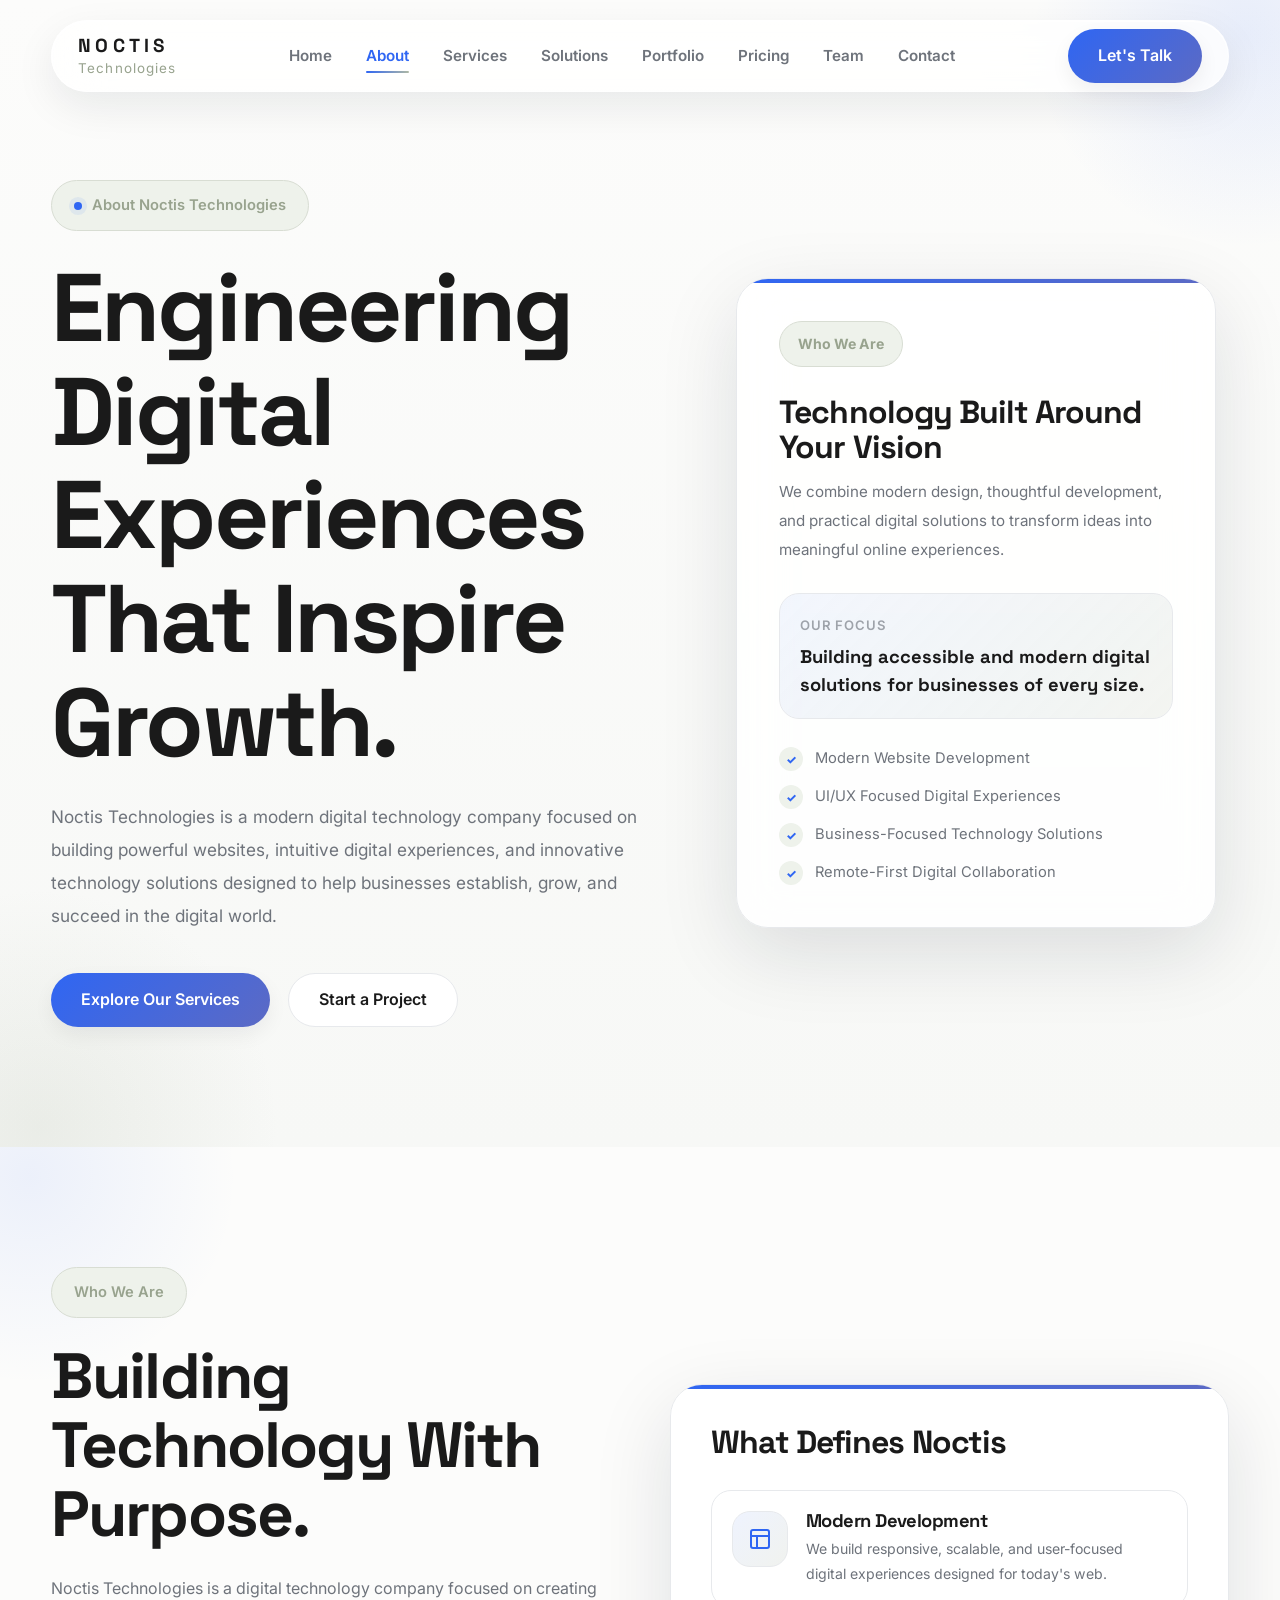
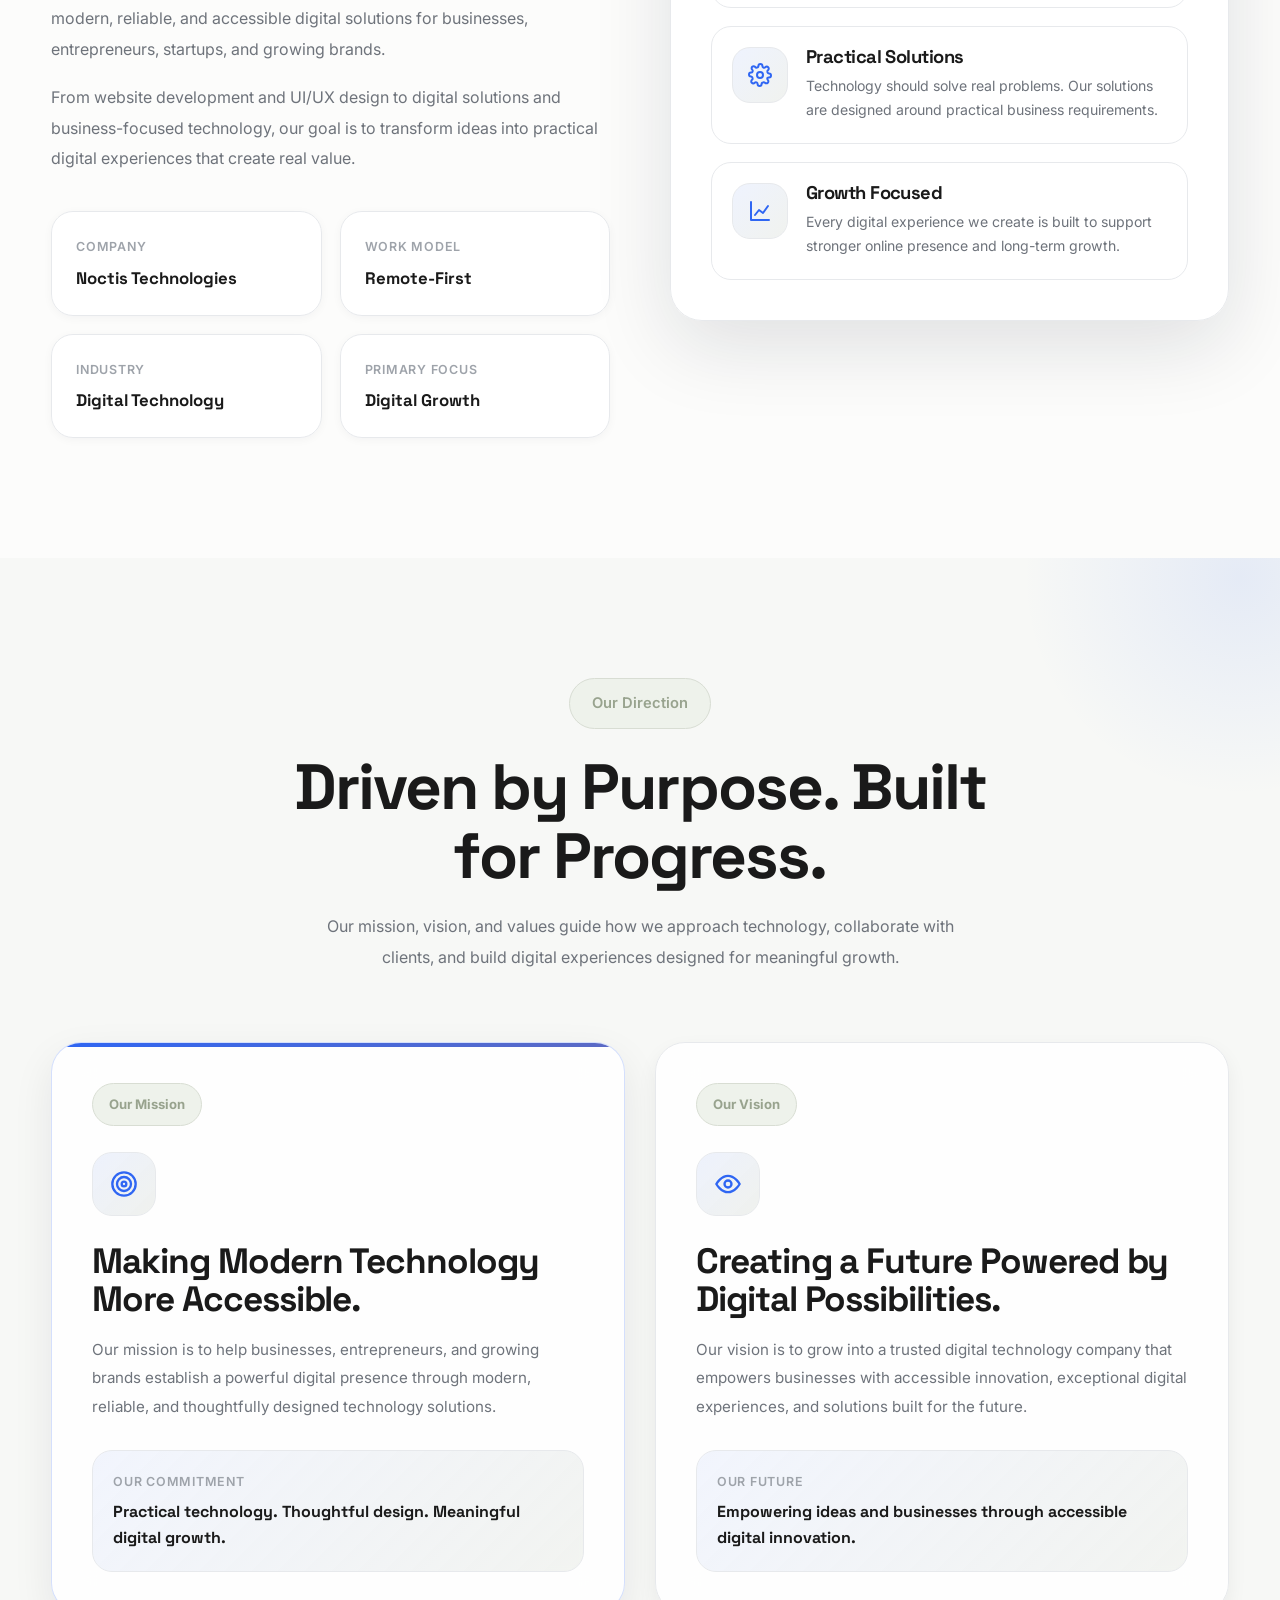
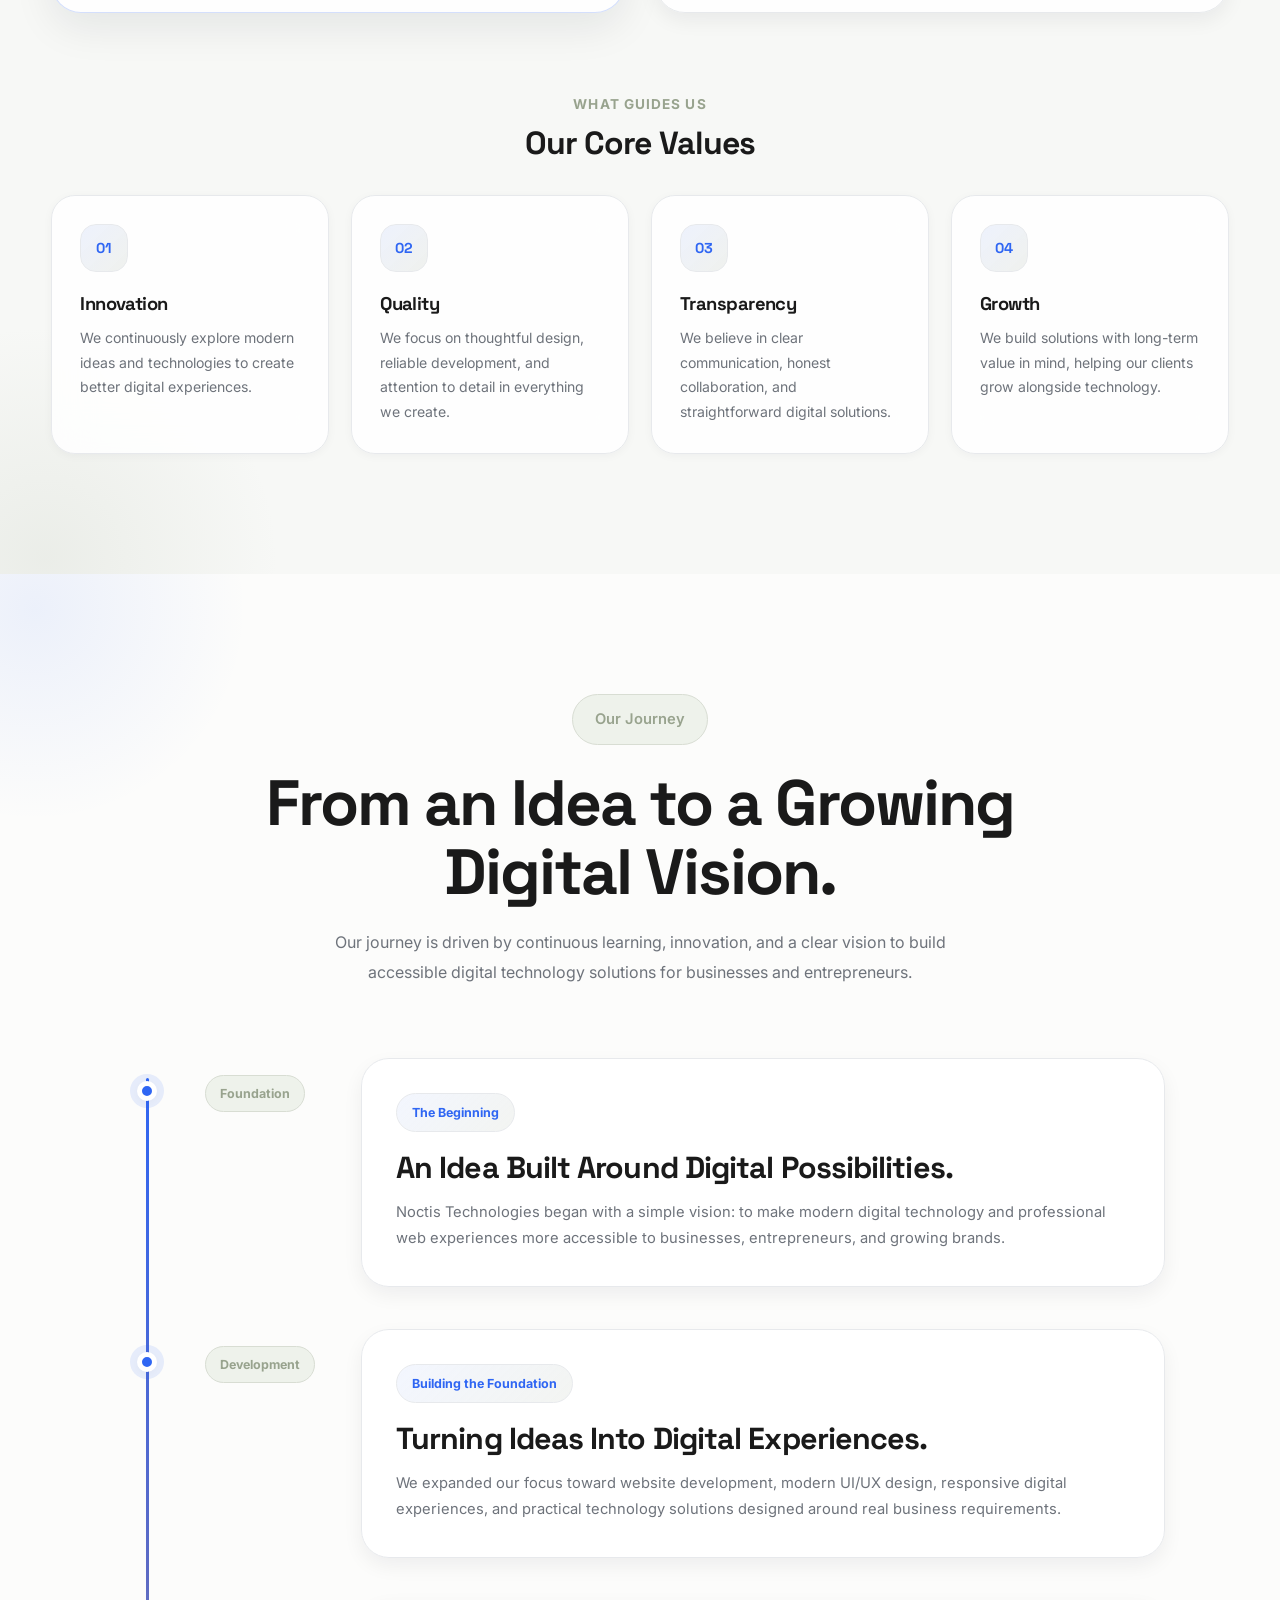
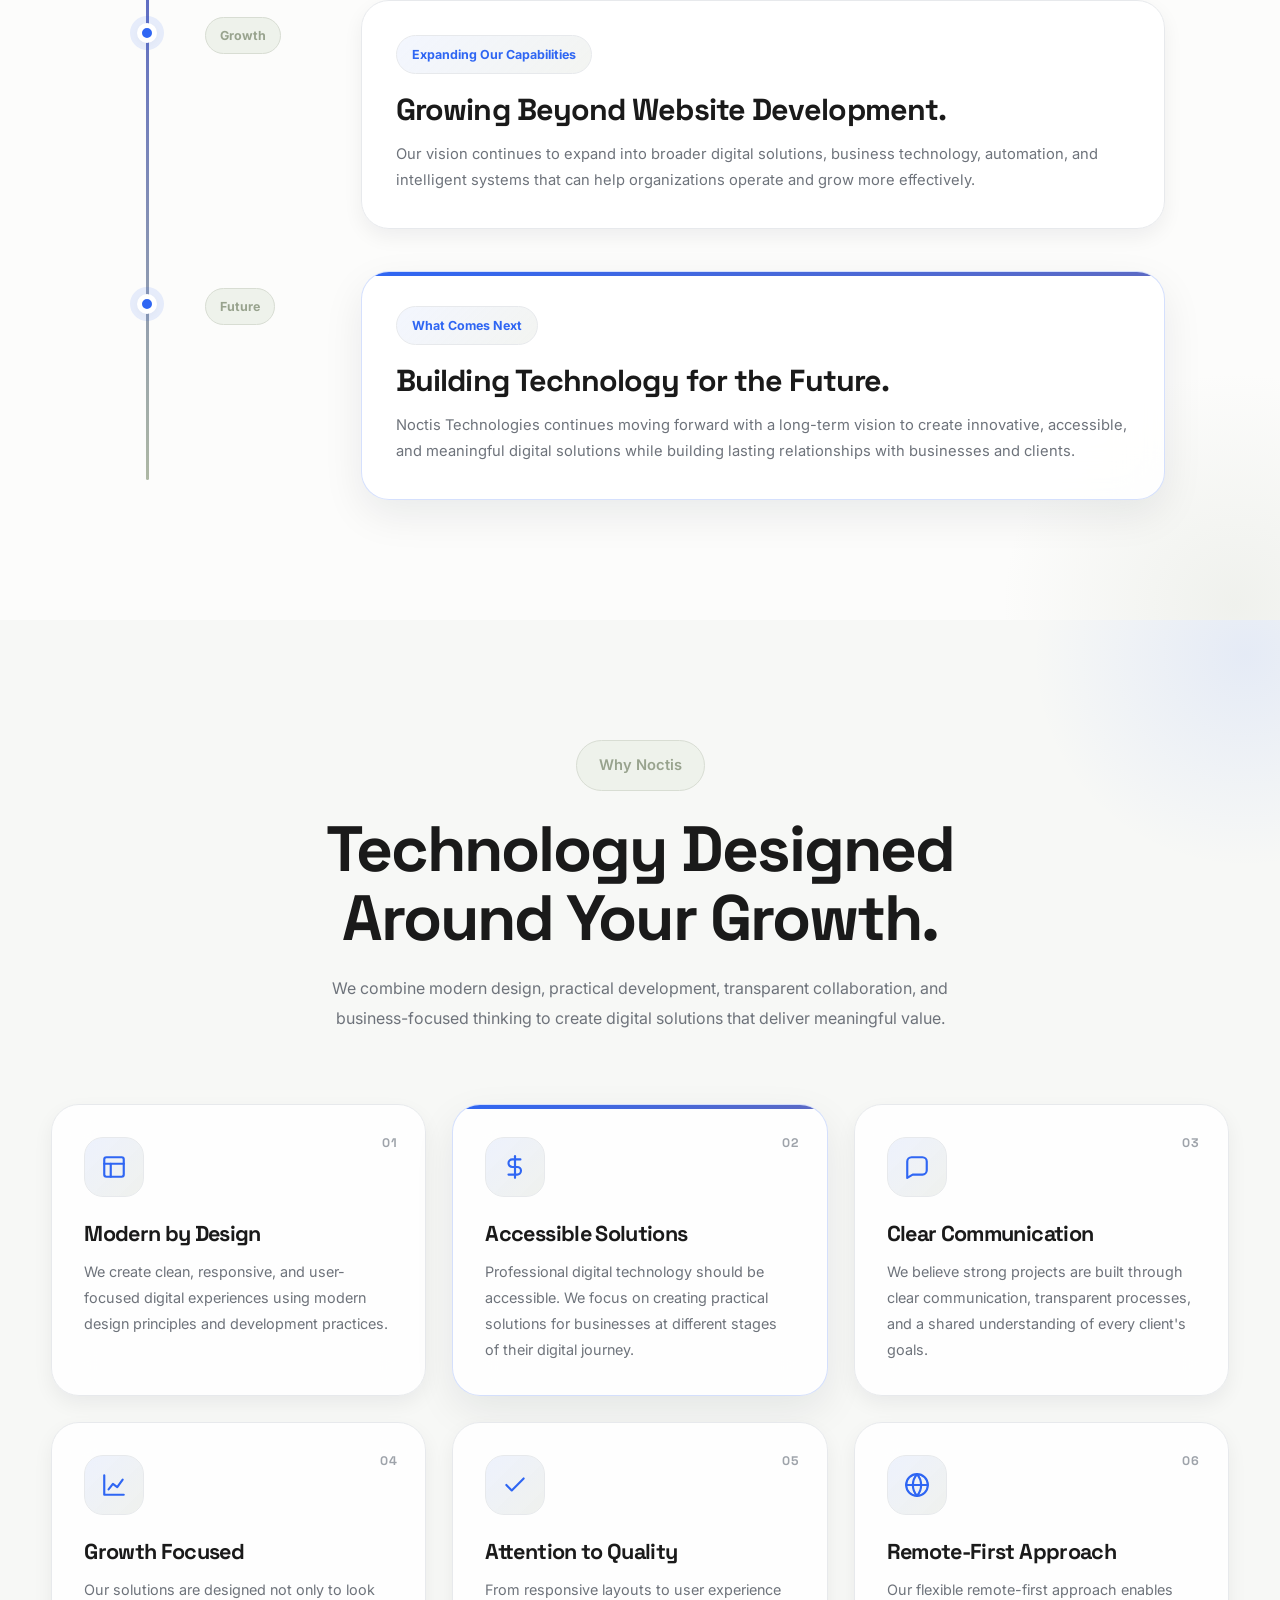
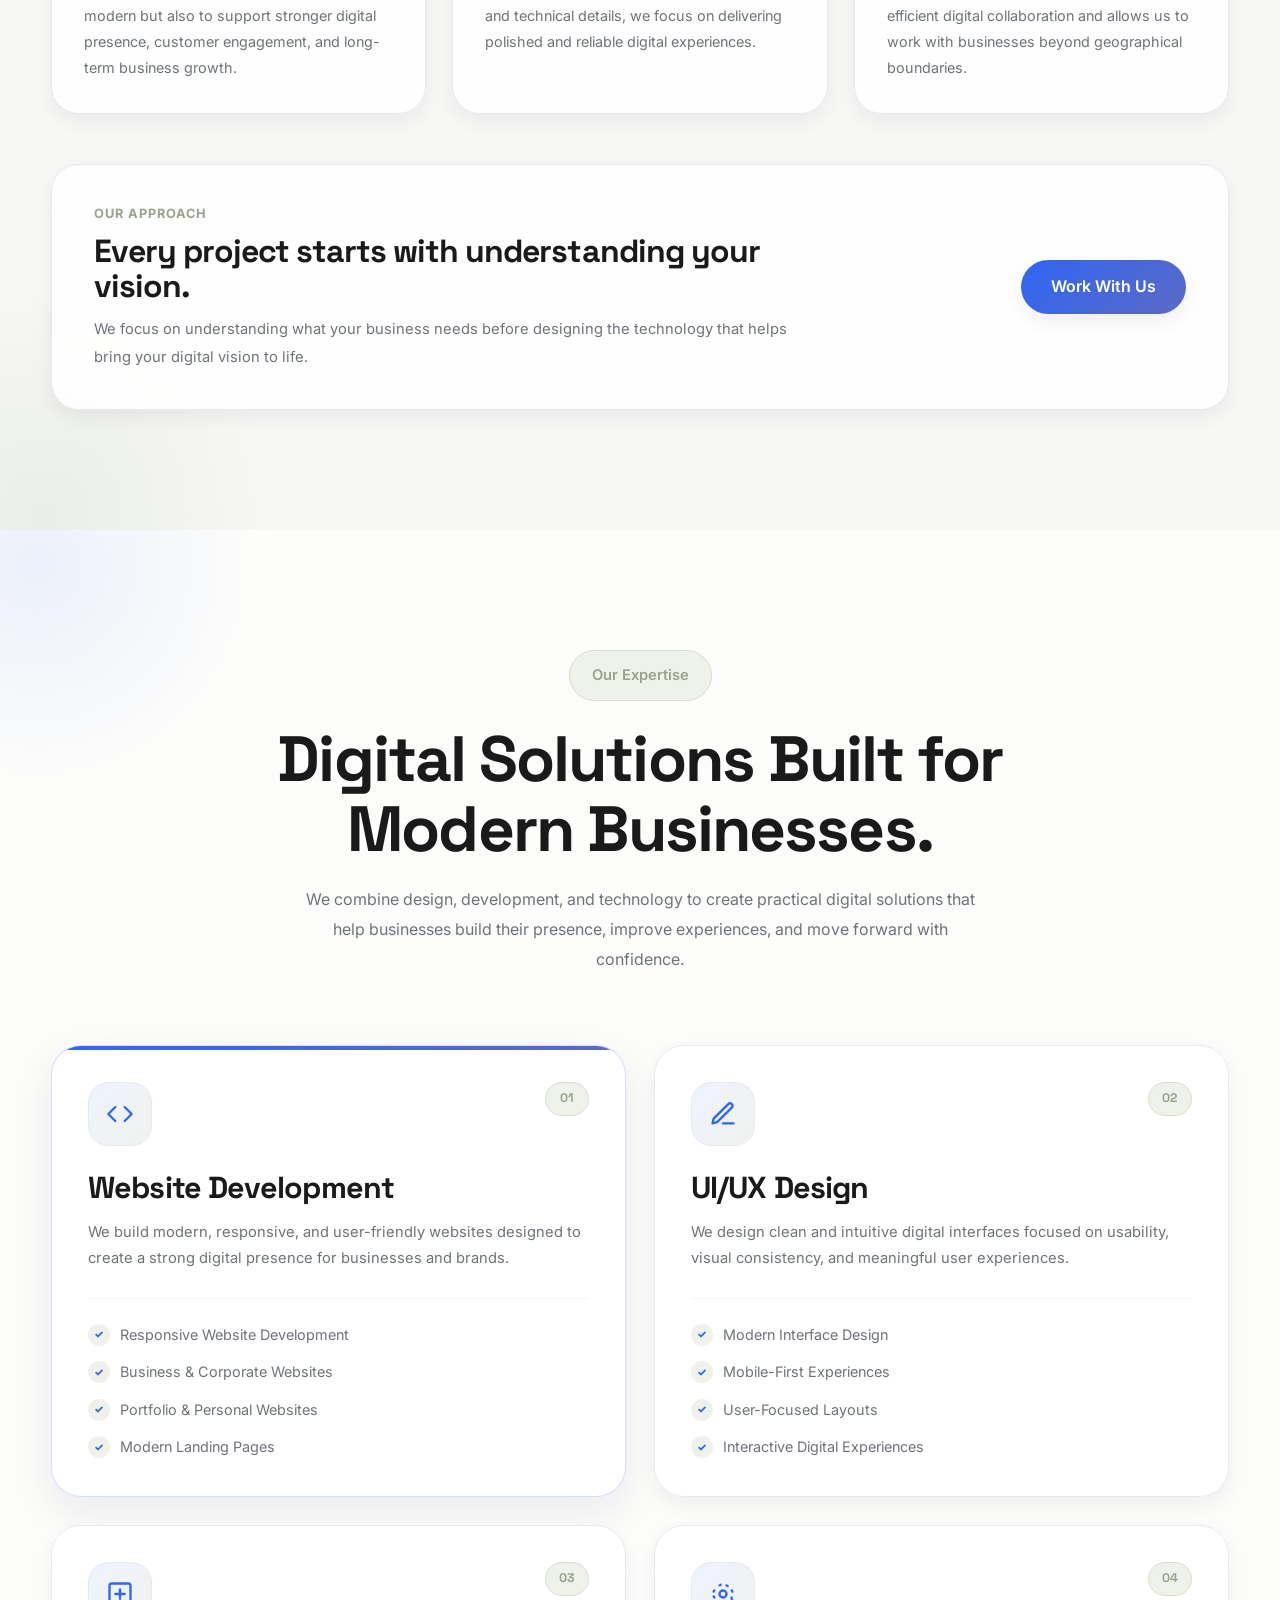
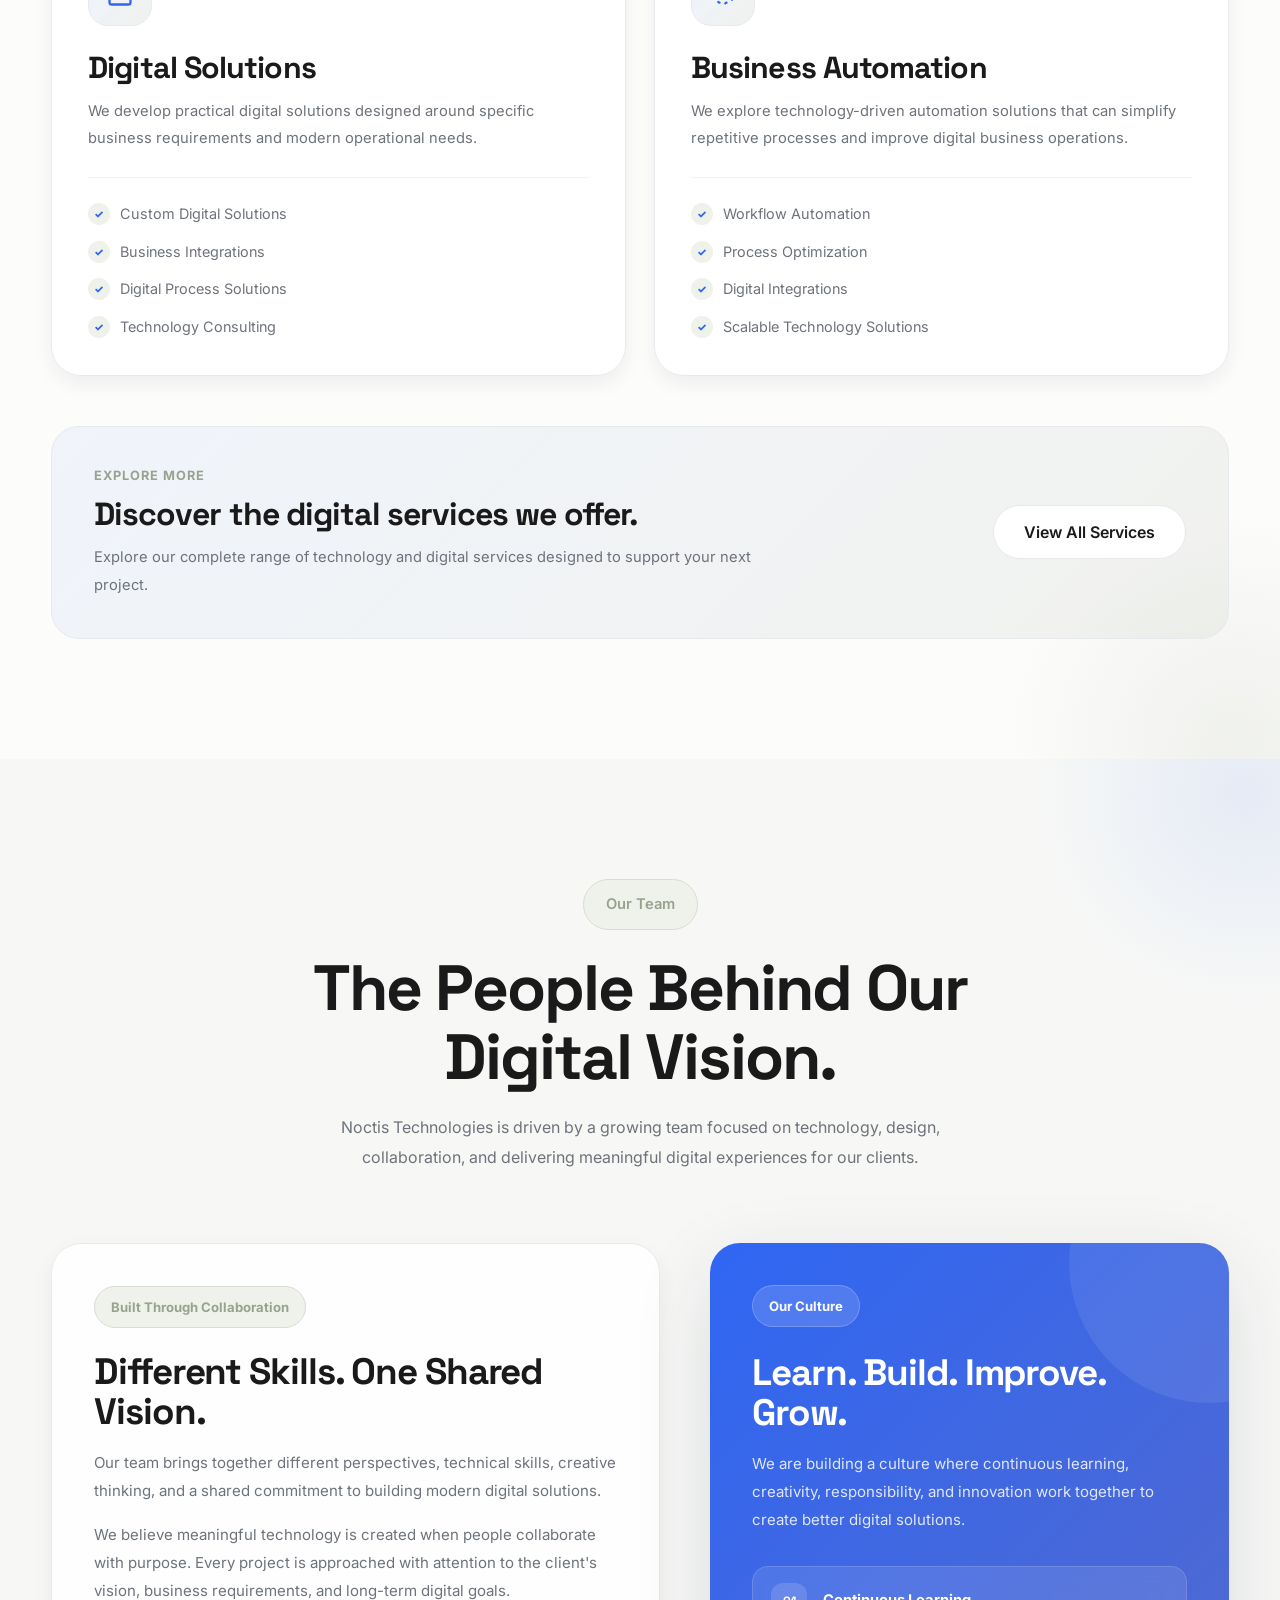
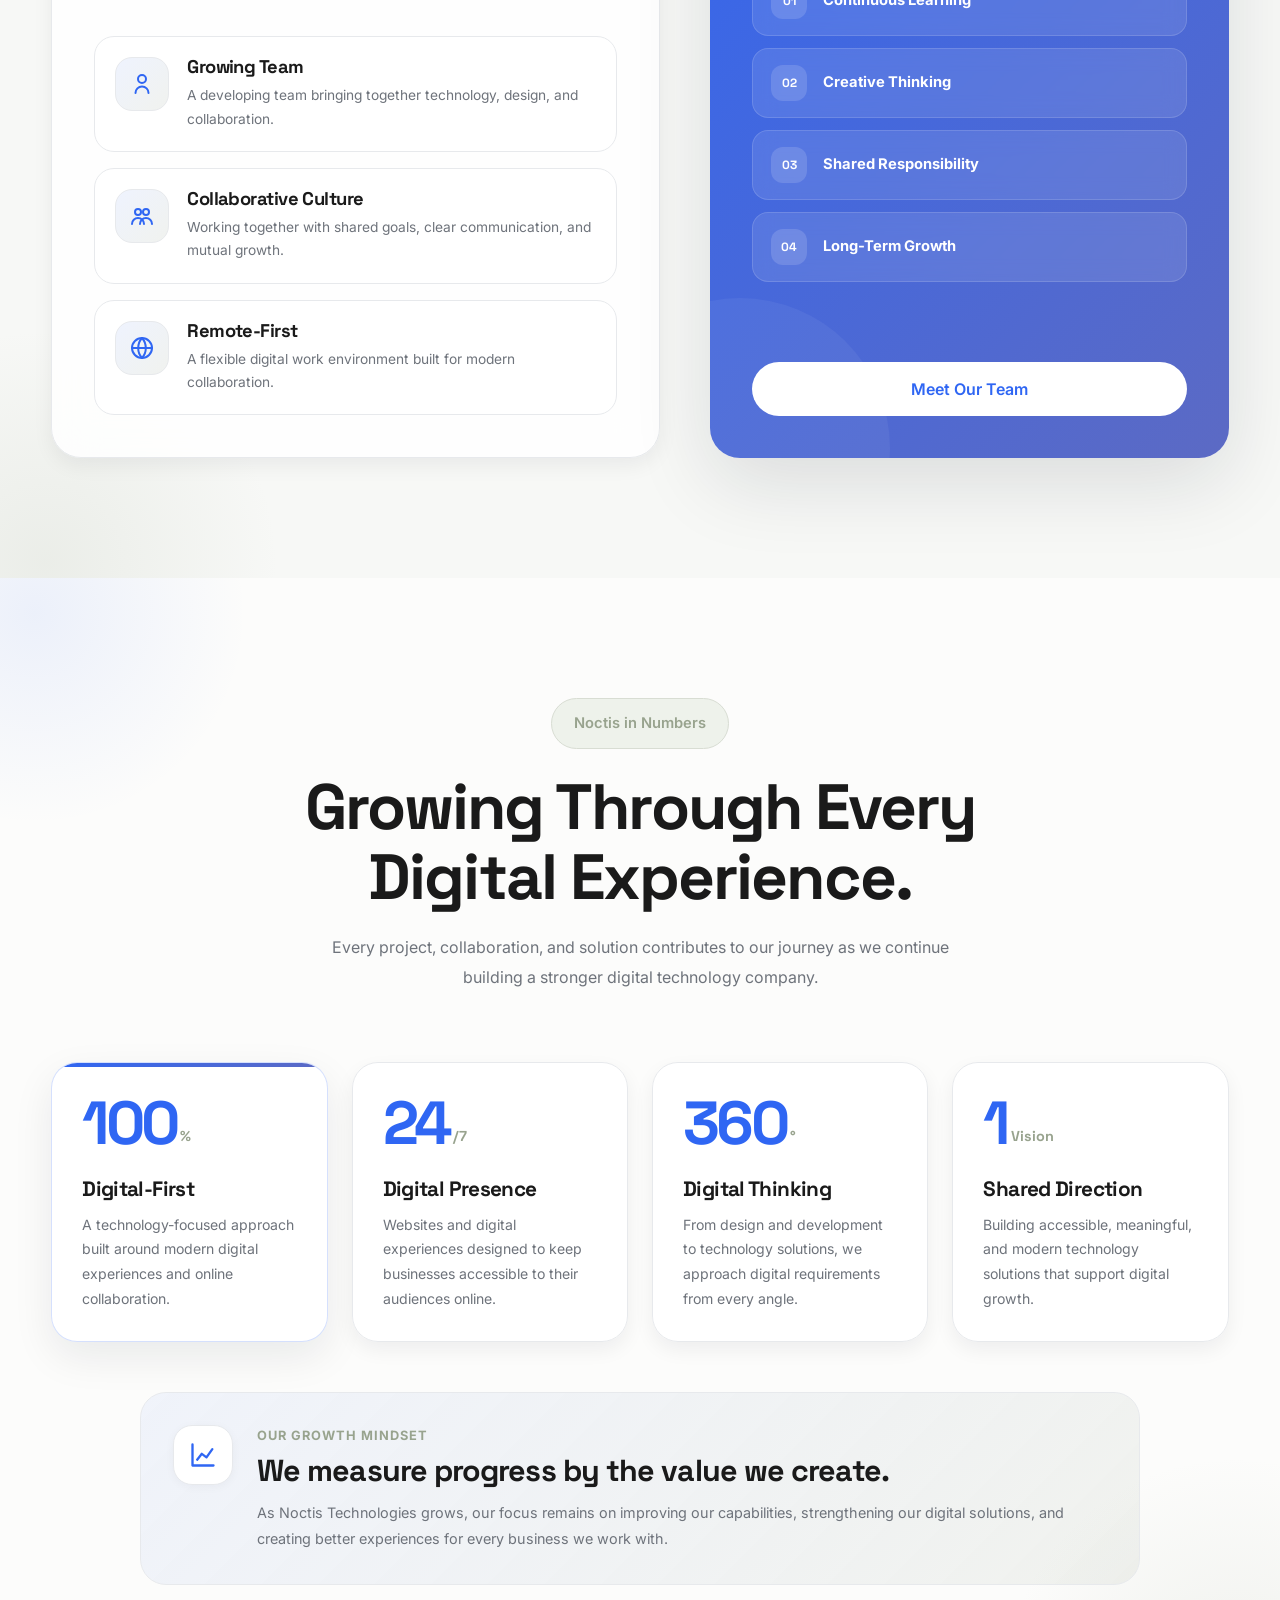
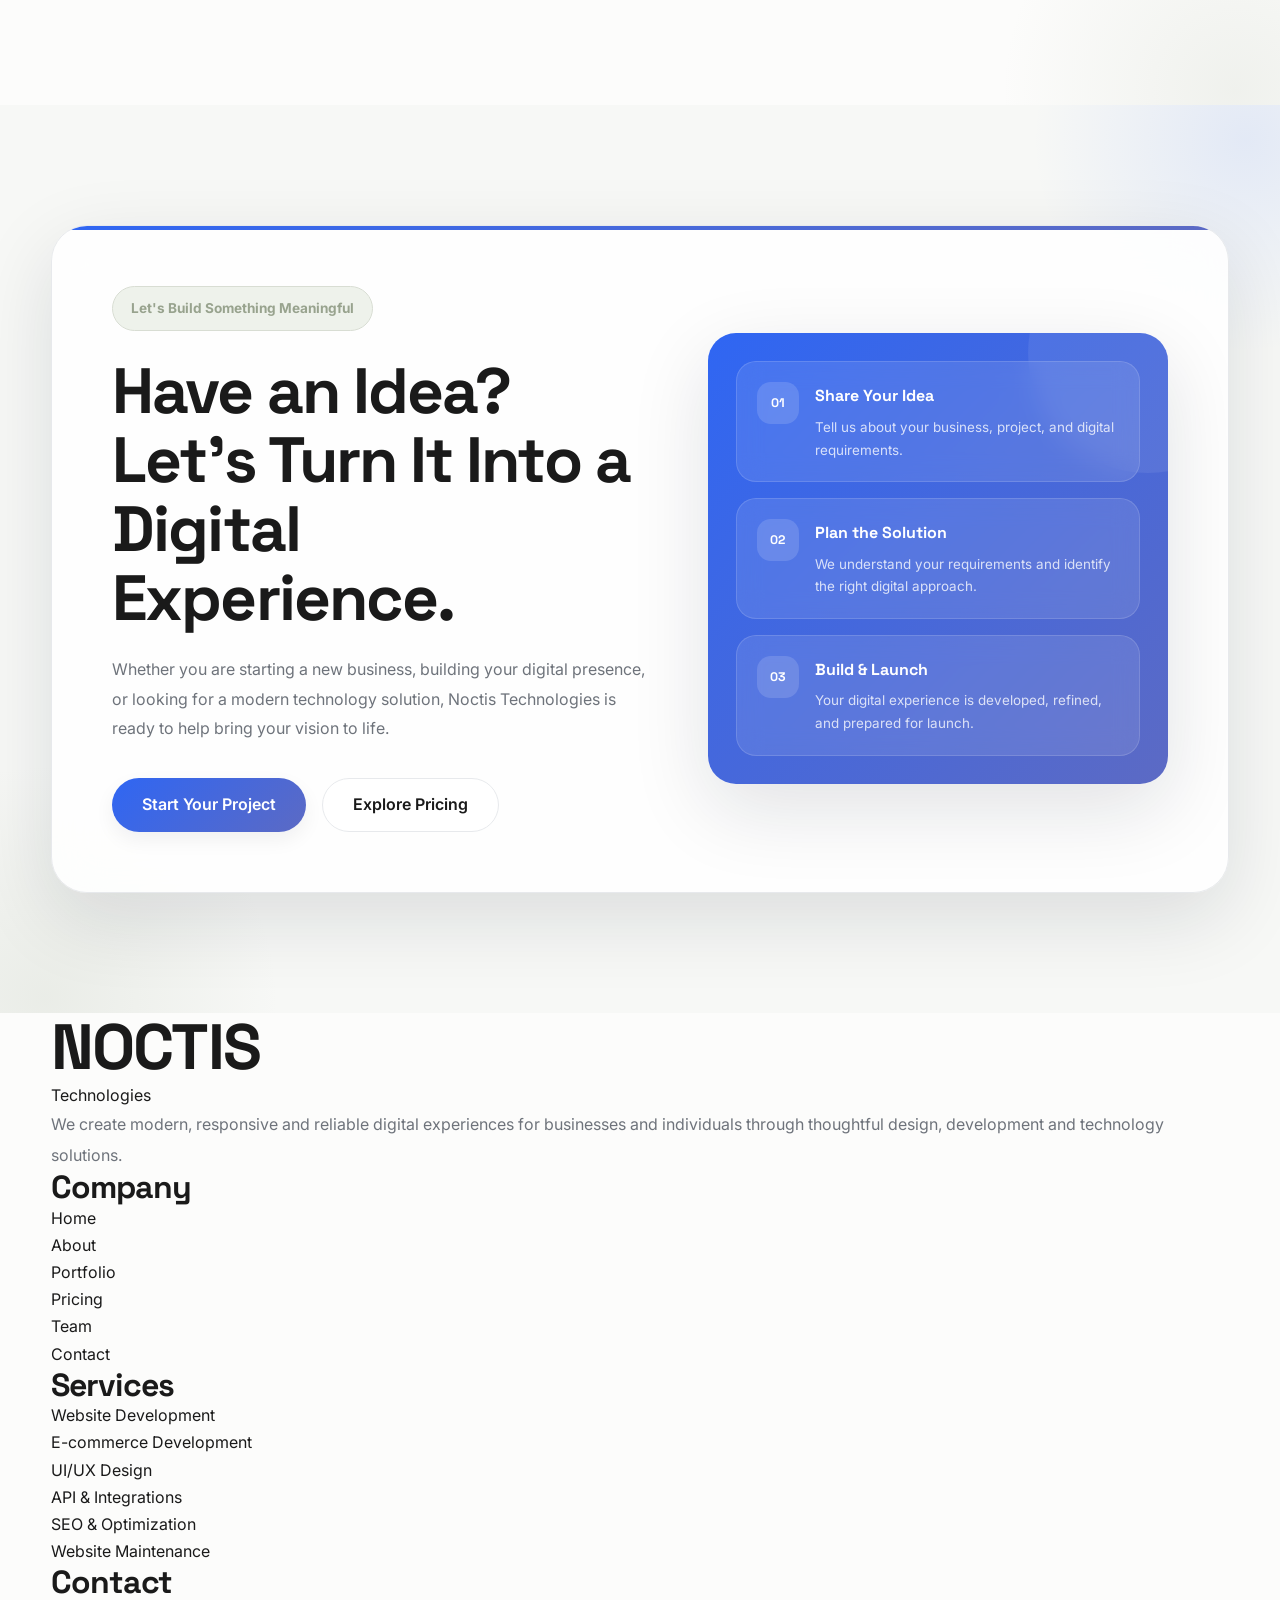
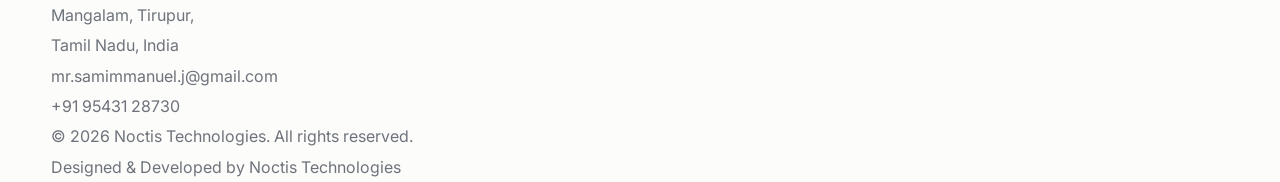
==== commit a430fa70: "Add files via upload" ====
--- a/about.html
+++ b/about.html
@@ -67,6 +67,8 @@
     <link href="https://fonts.googleapis.com/css2?family=Inter:wght@300;400;500;600;700;800&family=Space+Grotesk:wght@400;500;600;700&display=swap"
           rel="stylesheet">
 
+<link rel="stylesheet" href="navigation.css">
+<link rel="stylesheet" href="footer.css">
 
     <!--==================================================
     FAVICON
@@ -6113,387 +6115,6 @@
     }
 
       }
-      /*==================================================
-FOOTER
-==================================================*/
-
-.footer{
-
-    position:relative;
-
-    overflow:hidden;
-
-    padding:90px 0 30px;
-
-    background:#0F172A;
-
-    color:#E5E7EB;
-
-}
-
-
-/*==================================================
-BACKGROUND EFFECT
-==================================================*/
-
-.footer::before{
-
-    content:"";
-
-    position:absolute;
-
-    top:-220px;
-
-    right:-180px;
-
-    width:420px;
-
-    height:420px;
-
-    border-radius:50%;
-
-    background:radial-gradient(
-        rgba(47,102,243,.22),
-        transparent 70%
-    );
-
-}
-
-.footer::after{
-
-    content:"";
-
-    position:absolute;
-
-    bottom:-250px;
-
-    left:-220px;
-
-    width:460px;
-
-    height:460px;
-
-    border-radius:50%;
-
-    background:radial-gradient(
-        rgba(174,184,164,.12),
-        transparent 70%
-    );
-
-}
-
-
-/*==================================================
-FOOTER TOP
-==================================================*/
-
-.footer-top{
-
-    position:relative;
-
-    z-index:2;
-
-    display:grid;
-
-    grid-template-columns:2fr 1fr 1fr 1.3fr;
-
-    gap:50px;
-
-    padding-bottom:60px;
-
-    border-bottom:1px solid rgba(255,255,255,.08);
-
-}
-
-
-/*==================================================
-FOOTER BRAND
-==================================================*/
-
-.footer-brand{
-
-    max-width:430px;
-
-}
-
-.footer-logo{
-
-    display:inline-flex;
-
-    align-items:center;
-
-    margin-bottom:24px;
-
-}
-
-.footer-brand-title{
-
-    display:block;
-
-    font-family:"Space Grotesk",sans-serif;
-
-    font-size:1.6rem;
-
-    font-weight:700;
-
-    color:#fff;
-
-    letter-spacing:.18em;
-
-}
-
-.footer-brand-subtitle{
-
-    display:block;
-
-    margin-top:6px;
-
-    color:#94A3B8;
-
-    font-size:.92rem;
-
-}
-
-.footer-brand p{
-
-    color:#CBD5E1;
-
-    line-height:1.9;
-
-}
-
-
-/*==================================================
-SOCIAL LINKS
-==================================================*/
-
-.footer-socials{
-
-    display:flex;
-
-    gap:14px;
-
-    margin-top:28px;
-
-}
-
-.footer-socials a{
-
-    display:flex;
-
-    align-items:center;
-
-    justify-content:center;
-
-    width:48px;
-
-    height:48px;
-
-    border-radius:16px;
-
-    background:rgba(255,255,255,.06);
-
-    border:1px solid rgba(255,255,255,.08);
-
-    color:#fff;
-
-    transition:.35s ease;
-
-}
-
-.footer-socials a:hover{
-
-    background:var(--primary);
-
-    transform:translateY(-5px);
-
-}
-
-
-/*==================================================
-FOOTER COLUMNS
-==================================================*/
-
-.footer-column h4{
-
-    margin-bottom:22px;
-
-    color:#fff;
-
-    font-size:1.15rem;
-
-}
-
-.footer-column ul{
-
-    display:grid;
-
-    gap:16px;
-
-}
-
-.footer-column a{
-
-    color:#CBD5E1;
-
-    transition:.3s;
-
-}
-
-.footer-column a:hover{
-
-    color:#fff;
-
-    padding-left:6px;
-
-}
-
-
-/*==================================================
-CONTACT
-==================================================*/
-
-.footer-contact p{
-
-    color:#CBD5E1;
-
-    margin-bottom:24px;
-
-}
-
-.footer-contact-link{
-
-    display:inline-flex;
-
-    align-items:center;
-
-    gap:10px;
-
-    color:#fff;
-
-    font-weight:600;
-
-}
-
-.footer-contact-link:hover{
-
-    color:var(--primary-light);
-
-}
-
-
-/*==================================================
-FOOTER BOTTOM
-==================================================*/
-
-.footer-bottom{
-
-    display:flex;
-
-    align-items:center;
-
-    justify-content:space-between;
-
-    gap:20px;
-
-    padding-top:30px;
-
-}
-
-.footer-bottom p{
-
-    color:#94A3B8;
-
-    margin:0;
-
-}
-
-.footer-bottom-links{
-
-    display:flex;
-
-    gap:24px;
-
-}
-
-.footer-bottom-links a{
-
-    color:#94A3B8;
-
-    transition:.3s;
-
-}
-
-.footer-bottom-links a:hover{
-
-    color:#fff;
-
-}
-
-
-/*==================================================
-RESPONSIVE
-==================================================*/
-
-@media(max-width:1100px){
-
-    .footer-top{
-
-        grid-template-columns:repeat(2,1fr);
-
-    }
-
-}
-
-@media(max-width:768px){
-
-    .footer{
-
-        padding:70px 0 24px;
-
-    }
-
-    .footer-top{
-
-        grid-template-columns:1fr;
-
-        gap:36px;
-
-    }
-
-    .footer-bottom{
-
-        flex-direction:column;
-
-        align-items:flex-start;
-
-    }
-
-}
-
-@media(max-width:480px){
-
-    .footer{
-
-        padding:60px 0 20px;
-
-    }
-
-    .footer-socials{
-
-        flex-wrap:wrap;
-
-    }
-
-    .footer-bottom-links{
-
-        flex-direction:column;
-
-        gap:12px;
-
-    }
-
-  }
       </style>
       <body>
         <!--==================================================
@@ -6641,6 +6262,24 @@
     </div>
 
 </header>
+          <div class="mobile-menu">
+
+    <nav>
+        <a href="index.html">Home</a>
+        <a href="about.html" class="active">About</a>
+        <a href="services.html">Services</a>
+        <a href="solutions.html">Solutions</a>
+        <a href="portfolio.html">Portfolio</a>
+        <a href="pricing.html">Pricing</a>
+        <a href="team.html">Team</a>
+        <a href="contact.html">Contact</a>
+
+        <a href="contact.html" class="btn-primary">
+            Let's Talk
+        </a>
+    </nav>
+
+          </div>
         <!--==================================================
 ABOUT HERO
 ==================================================-->
@@ -8870,182 +8509,56 @@
 
     <div class="container">
 
-
         <!--==================================================
-        FOOTER TOP
+        FOOTER GRID
         ==================================================-->
 
-        <div class="footer-top">
-
+        <div class="footer-grid">
 
             <!--==================================================
-            BRAND AREA
+            BRAND INFORMATION
             ==================================================-->
 
-            <div class="footer-brand">
-
-                <a href="index.html"
-                   class="footer-logo">
-
-                    <div class="footer-brand-text">
-
-                        <span class="footer-brand-title">
-                            NOCTIS
-                        </span>
-
-                        <span class="footer-brand-subtitle">
-                            Technologies
-                        </span>
-
-                    </div>
-
-                </a>
+            <div class="footer-column">
+
+                <h2>NOCTIS</h2>
+
+                <span>Technologies</span>
 
                 <p>
-                    Building modern digital experiences, websites,
-                    and technology solutions designed to help
-                    businesses grow in the digital world.
+                    We create modern, responsive and reliable
+                    digital experiences for businesses and
+                    individuals through thoughtful design,
+                    development and technology solutions.
                 </p>
 
-
-                <!-- SOCIAL LINKS -->
-
-                <div class="footer-socials">
-
-                    <a href="#"
-                       aria-label="Instagram">
-
-                        <svg width="20"
-                             height="20"
-                             viewBox="0 0 24 24"
-                             fill="none"
-                             stroke="currentColor"
-                             stroke-width="2"
-                             stroke-linecap="round"
-                             stroke-linejoin="round">
-
-                            <rect x="2"
-                                  y="2"
-                                  width="20"
-                                  height="20"
-                                  rx="5">
-                            </rect>
-
-                            <circle cx="12"
-                                    cy="12"
-                                    r="4">
-                            </circle>
-
-                            <circle cx="18"
-                                    cy="6"
-                                    r="1"
-                                    fill="currentColor"
-                                    stroke="none">
-                            </circle>
-
-                        </svg>
-
-                    </a>
-
-
-                    <a href="#"
-                       aria-label="LinkedIn">
-
-                        <svg width="20"
-                             height="20"
-                             viewBox="0 0 24 24"
-                             fill="none"
-                             stroke="currentColor"
-                             stroke-width="2"
-                             stroke-linecap="round"
-                             stroke-linejoin="round">
-
-                            <path d="M16 8a6 6 0 0 1 6 6v7h-4v-7a2 2 0 0 0-4 0v7h-4V9h4v2">
-                            </path>
-
-                            <rect x="2"
-                                  y="9"
-                                  width="4"
-                                  height="12">
-                            </rect>
-
-                            <circle cx="4"
-                                    cy="4"
-                                    r="2">
-                            </circle>
-
-                        </svg>
-
-                    </a>
-
-
-                    <a href="#"
-                       aria-label="GitHub">
-
-                        <svg width="20"
-                             height="20"
-                             viewBox="0 0 24 24"
-                             fill="none"
-                             stroke="currentColor"
-                             stroke-width="2"
-                             stroke-linecap="round"
-                             stroke-linejoin="round">
-
-                            <path d="M15 22v-4a4.8 4.8 0 0 0-1-3.5c3.3-.4 6.8-1.6 6.8-7A5.4 5.4 0 0 0 19.4 4 5 5 0 0 0 19.3.5S18.2.1 15 2a13.4 13.4 0 0 0-7 0C4.8.1 3.7.5 3.7.5A5 5 0 0 0 3.6 4a5.4 5.4 0 0 0-1.4 3.7c0 5.4 3.5 6.6 6.8 7A4.8 4.8 0 0 0 8 18v4">
-                            </path>
-
-                            <path d="M8 19c-3 .9-3-1.5-4-2">
-                            </path>
-
-                        </svg>
-
-                    </a>
-
-                </div>
-
             </div>
 
-
             <!--==================================================
-            QUICK LINKS
+            COMPANY LINKS
             ==================================================-->
 
             <div class="footer-column">
 
-                <h4>
-                    Company
-                </h4>
+                <h3>Company</h3>
 
                 <ul>
 
-                    <li>
-                        <a href="about.html">
-                            About
-                        </a>
-                    </li>
-
-                    <li>
-                        <a href="team.html">
-                            Team
-                        </a>
-                    </li>
-
-                    <li>
-                        <a href="portfolio.html">
-                            Portfolio
-                        </a>
-                    </li>
-
-                    <li>
-                        <a href="pricing.html">
-                            Pricing
-                        </a>
-                    </li>
+                    <li><a href="index.html">Home</a></li>
+
+                    <li><a href="about.html">About</a></li>
+
+                    <li><a href="portfolio.html">Portfolio</a></li>
+
+                    <li><a href="pricing.html">Pricing</a></li>
+
+                    <li><a href="team.html">Team</a></li>
+
+                    <li><a href="contact.html">Contact</a></li>
 
                 </ul>
 
             </div>
-
 
             <!--==================================================
             SERVICES LINKS
@@ -9053,85 +8566,56 @@
 
             <div class="footer-column">
 
-                <h4>
-                    Explore
-                </h4>
+                <h3>Services</h3>
 
                 <ul>
 
-                    <li>
-                        <a href="services.html">
-                            Services
-                        </a>
-                    </li>
-
-                    <li>
-                        <a href="solutions.html">
-                            Solutions
-                        </a>
-                    </li>
-
-                    <li>
-                        <a href="contact.html">
-                            Contact
-                        </a>
-                    </li>
-
-                    <li>
-                        <a href="index.html">
-                            Home
-                        </a>
-                    </li>
+                    <li><a href="services.html">Website Development</a></li>
+
+                    <li><a href="services.html">E-commerce Development</a></li>
+
+                    <li><a href="services.html">UI/UX Design</a></li>
+
+                    <li><a href="services.html">API & Integrations</a></li>
+
+                    <li><a href="services.html">SEO & Optimization</a></li>
+
+                    <li><a href="services.html">Website Maintenance</a></li>
 
                 </ul>
 
             </div>
 
-
             <!--==================================================
-            CONTACT AREA
+            CONTACT INFORMATION
             ==================================================-->
 
-            <div class="footer-column footer-contact">
-
-                <h4>
-                    Let's Connect
-                </h4>
+            <div class="footer-column">
+
+                <h3>Contact</h3>
 
                 <p>
-                    Have a project or digital idea?
-                    Start a conversation with our team.
+                    Mangalam, Tirupur,<br>
+                    Tamil Nadu, India
                 </p>
 
-                <a href="contact.html"
-                   class="footer-contact-link">
-
-                    Contact Noctis
-
-                    <svg width="18"
-                         height="18"
-                         viewBox="0 0 24 24"
-                         fill="none"
-                         stroke="currentColor"
-                         stroke-width="2"
-                         stroke-linecap="round"
-                         stroke-linejoin="round">
-
-                        <path d="M5 12h14">
-                        </path>
-
-                        <path d="m13 6 6 6-6 6">
-                        </path>
-
-                    </svg>
-
-                </a>
+                <p>
+                    <a href="mailto:mr.samimmanuel.j@gmail.com">
+                        mr.samimmanuel.j@gmail.com
+                    </a>
+                </p>
+
+                <p>
+                    <a href="https://wa.me/919543128730"
+                       target="_blank"
+                       rel="noopener noreferrer">
+                        +91 95431 28730
+                    </a>
+                </p>
 
             </div>
 
-
         </div>
-
 
         <!--==================================================
         FOOTER BOTTOM
@@ -9139,28 +8623,30 @@
 
         <div class="footer-bottom">
 
+            <!--==================================================
+            COPYRIGHT
+            ==================================================-->
+
             <p>
-                © 2026 Noctis Technologies. All rights reserved.
+                © 2026 Noctis Technologies.
+                All rights reserved.
             </p>
 
-            <div class="footer-bottom-links">
-
-                <a href="#">
-                    Privacy Policy
-                </a>
-
-                <a href="#">
-                    Terms & Conditions
-                </a>
-
-            </div>
+            <!--==================================================
+            CREDITS
+            ==================================================-->
+
+            <p>
+                Designed & Developed by
+                Noctis Technologies
+            </p>
 
         </div>
 
-
     </div>
 
 </footer>
-        <script src="script.js"></script>
+        <script src="navigation.js"></script>
+        <script src="about.js"></script>
       </body>
-</html>+</html>
